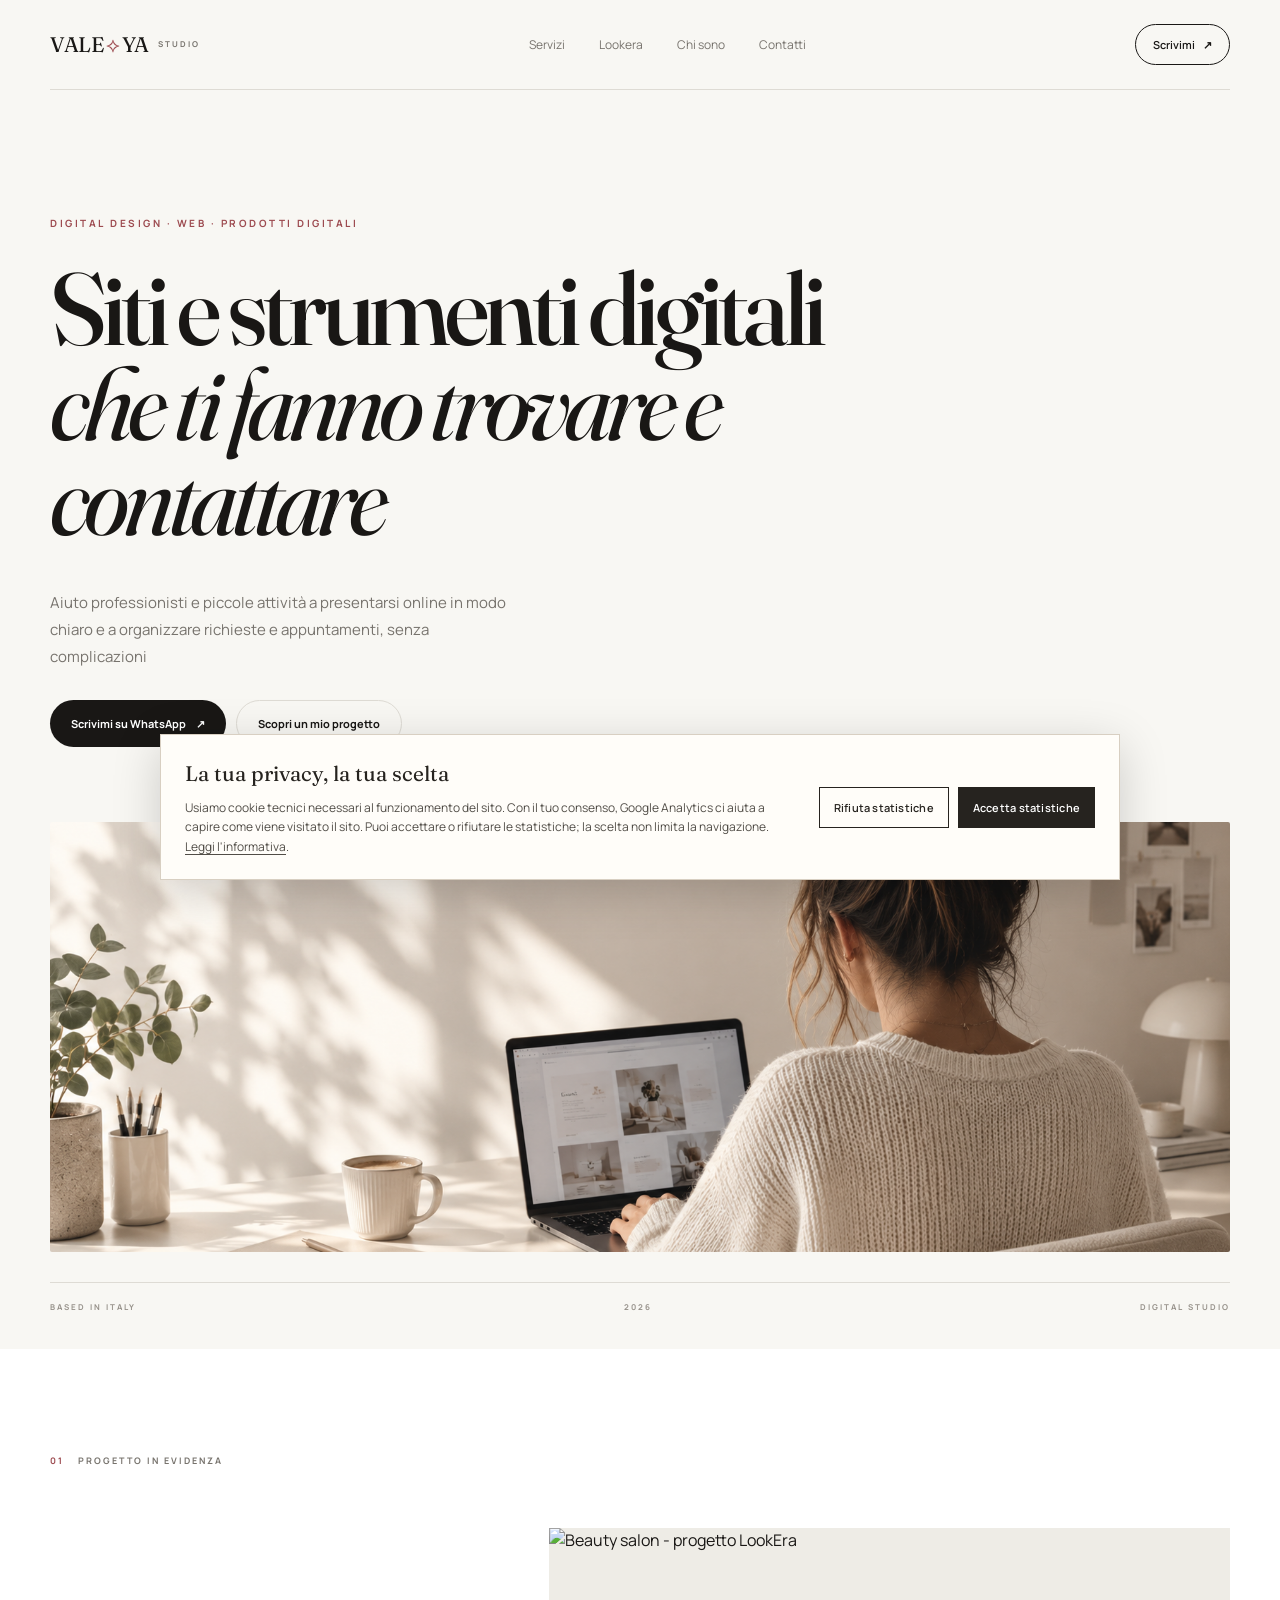
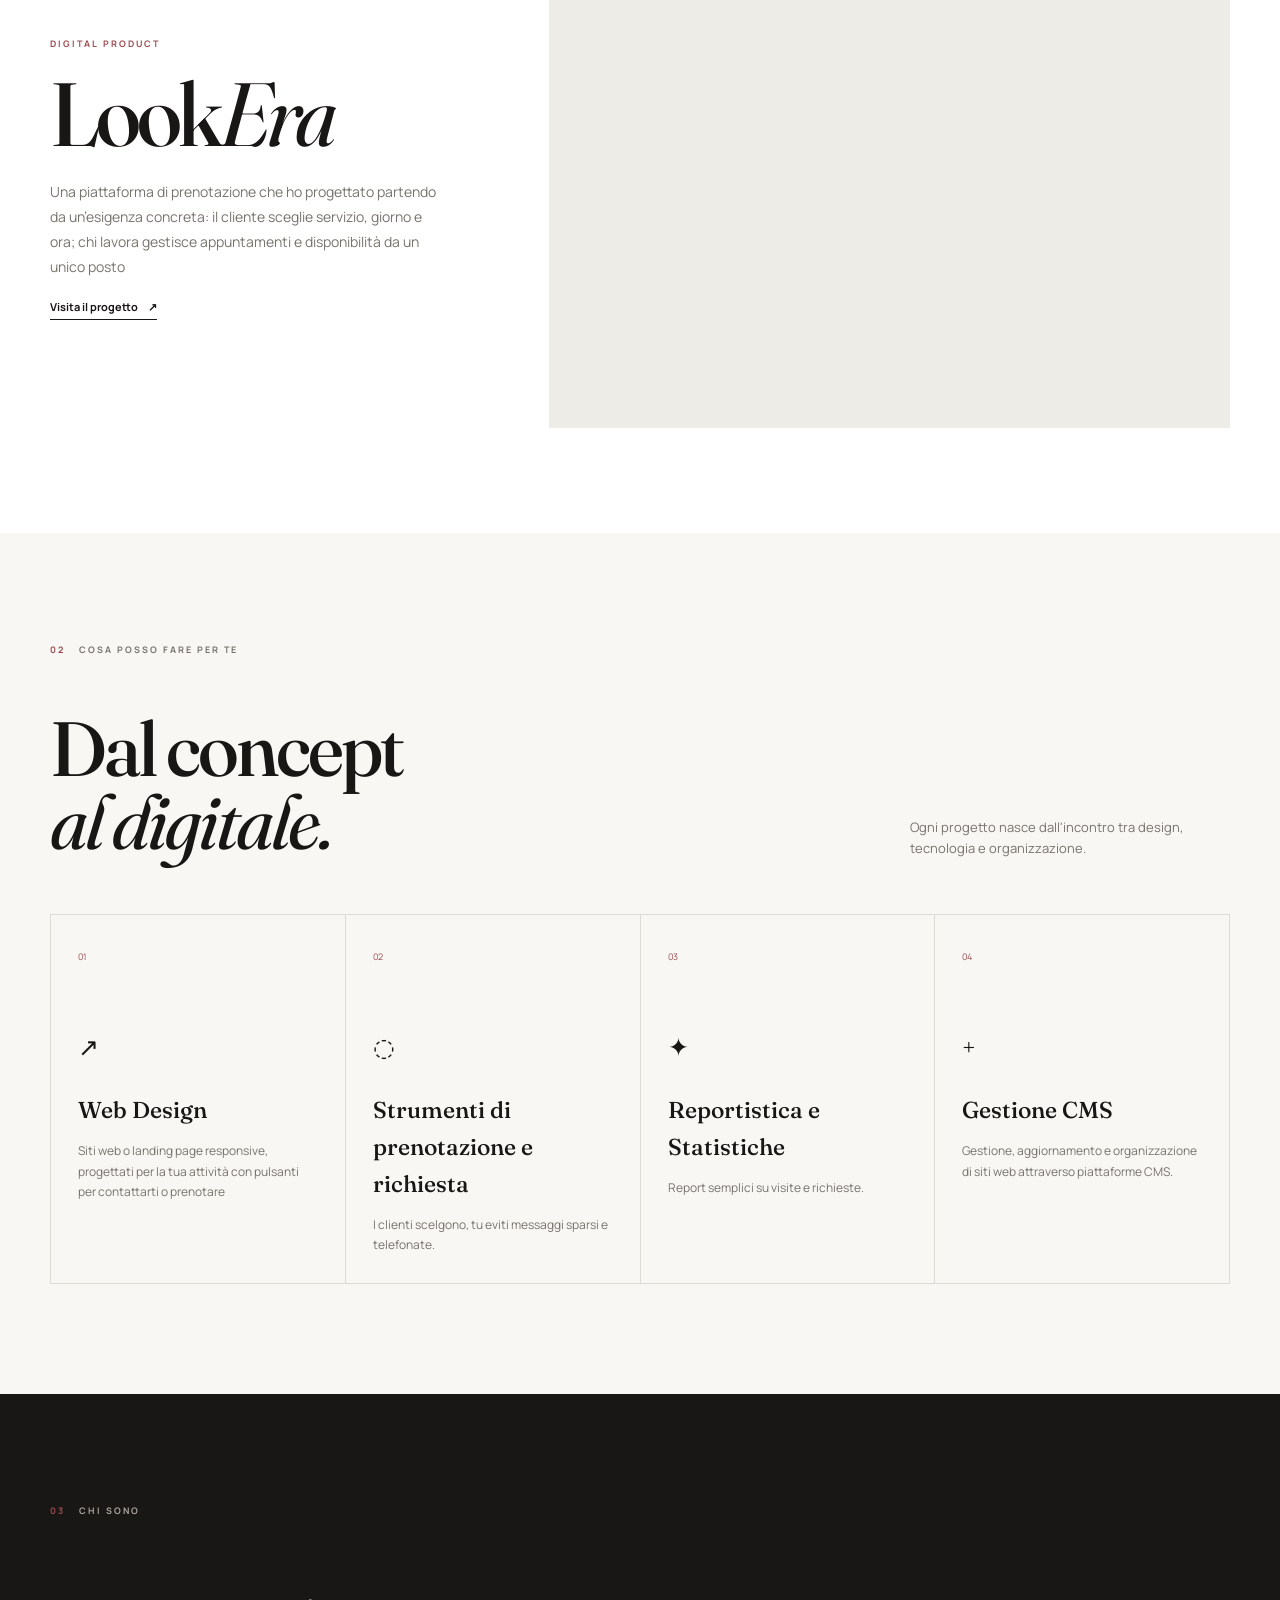
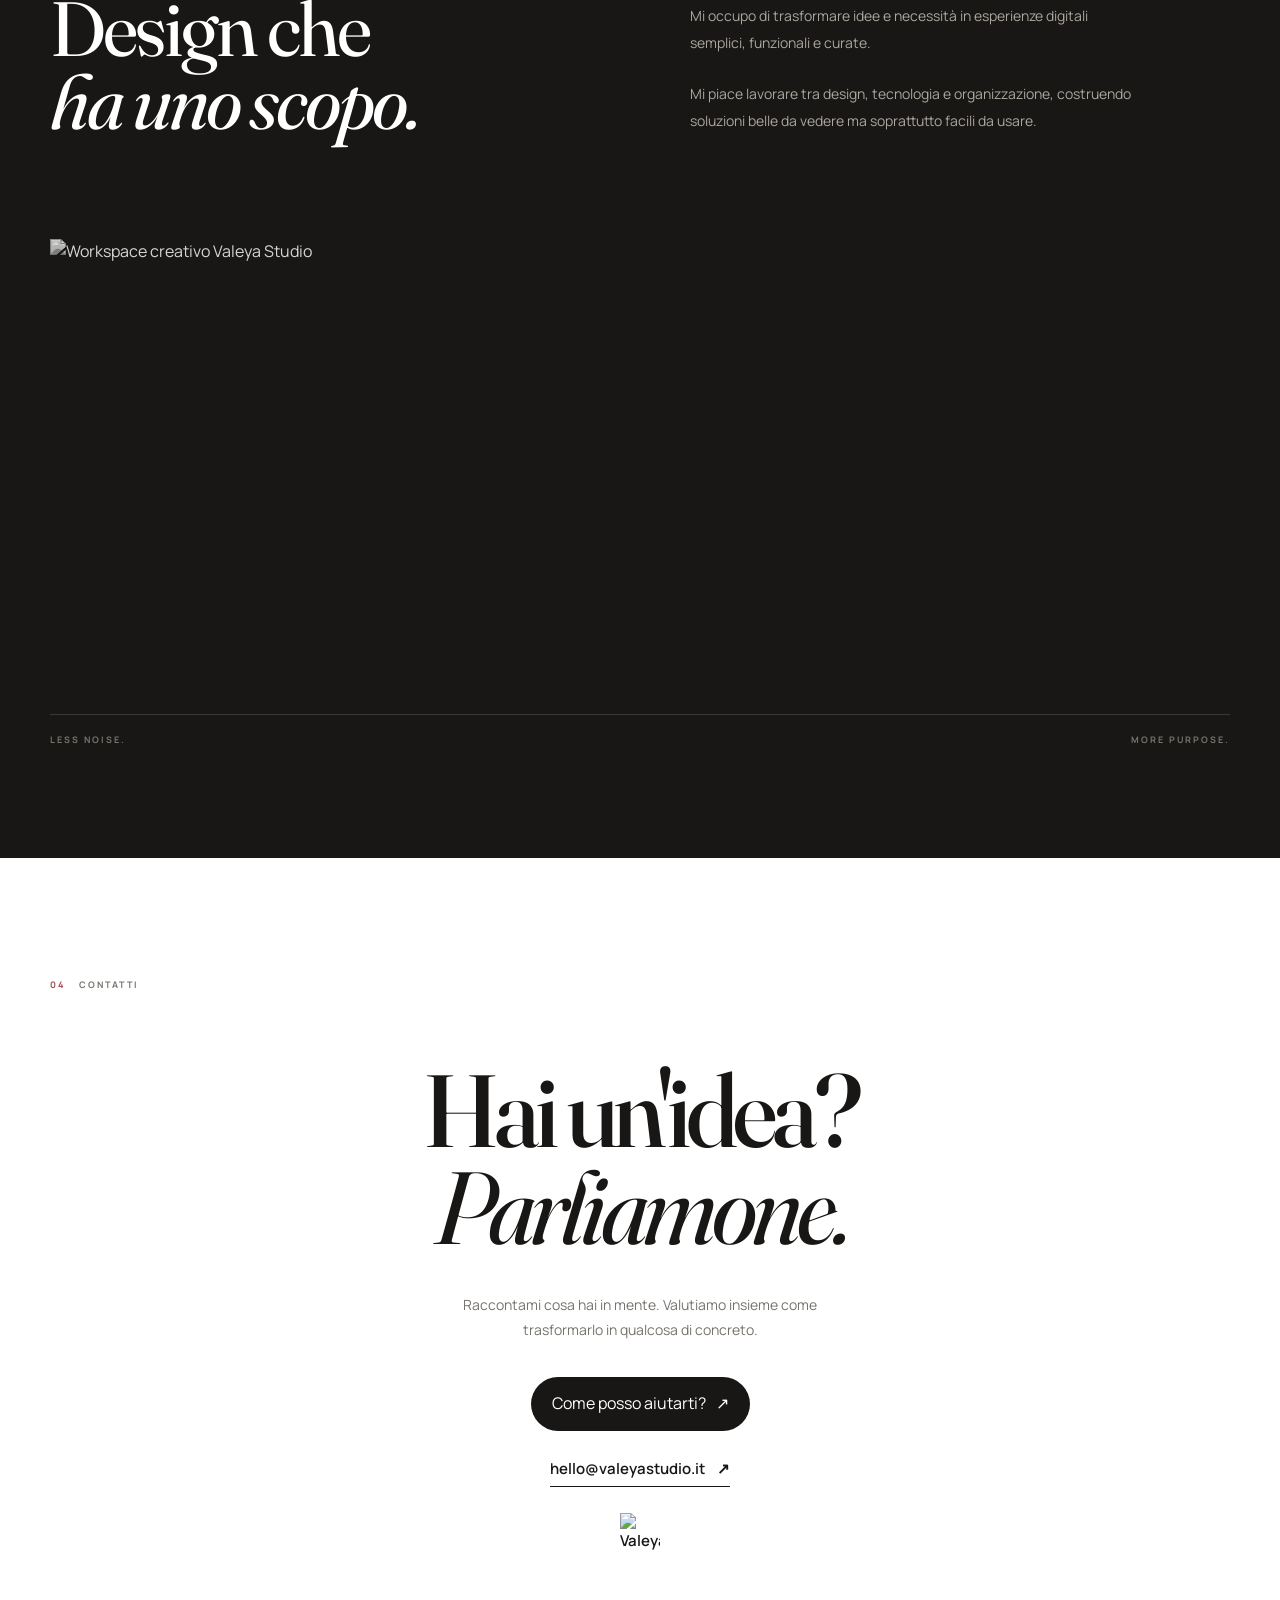
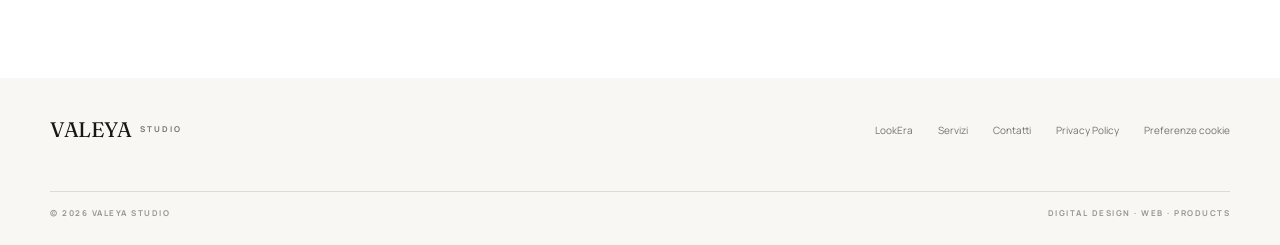
==== index.html @ ccf5f5e2 "Add functional analytics consent banner and gate GA4 behind opt-in" ====
<!DOCTYPE html>

<html lang="it">
<head>
  <script id="usercentrics-ppg" privacy-policy-id="89af7dab-ee4a-49cf-b96f-4f68508d8d7f" data-language="it" src="https://policygenerator.usercentrics.eu/api/privacy-policy"></script>
  <meta charset="UTF-8">
  <meta name="viewport" content="width=device-width, initial-scale=1">
  <link rel="icon" href="data:image/svg+xml,<svg xmlns='http://www.w3.org/2000/svg' viewBox='0 0 120 100'><text x='8' y='73' font-family='Georgia,serif' font-size='68' fill='white'>V</text><text x='68' y='73' font-family='Georgia,serif' font-size='48' fill='%23D8C3A5'>⟡</text></svg>">
  <title>VALEYA Studio · Siti web e strumenti digitali</title>

  <meta name="description" content="Valeya Studio crea siti web, landing page e strumenti di prenotazione per professionisti e piccole attività. Scrivimi per un confronto senza impegno.">
  <link rel="canonical" href="https://valeyastudio.it/">
  <meta name="robots" content="index, follow">
  <link rel="stylesheet" href="style.css">

  <meta property="og:type" content="website">
  <meta property="og:locale" content="it_IT">
  <meta property="og:site_name" content="Valeya Studio">
  <meta property="og:title" content="Siti web e strumenti digitali | Valeya Studio">
  <meta property="og:description" content="Siti web, landing page e strumenti di prenotazione per professionisti e piccole attività.">
  <meta property="og:url" content="https://valeyastudio.it/">
  <meta name="twitter:card" content="summary_large_image">


  <link rel="preconnect" href="https://fonts.googleapis.com">
  <link rel="preconnect" href="https://fonts.gstatic.com" crossorigin>
  <link href="https://fonts.googleapis.com/css2?family=Fraunces:opsz,wght@9..144,400;9..144,500;9..144,600&display=swap" rel="stylesheet">
  <link href="https://fonts.googleapis.com/css2?family=Manrope:wght@400;500;600;700&display=swap" rel="stylesheet">

  <script type="application/ld+json">
  {
    "@context": "https://schema.org",
    "@type": "ProfessionalService",
    "name": "Valeya Studio",
    "url": "https://valeyastudio.it/",
    "email": "hello@valeyastudio.it",
    "description": "Siti web, landing page e strumenti di prenotazione per professionisti e piccole attività.",
    "areaServed": "IT",
    "sameAs": ["https://www.instagram.com/valeyastudio/"]
  }
  </script>

  
  <!-- Google Analytics viene caricato solo dopo il consenso alle statistiche. -->
</head>

<body>

  <!-- NAVIGATION -->

  <header class="navbar">


<a href="#" class="logo">
  VALE<span>⟡</span>YA
  <small>STUDIO</small>
</a>

<nav class="nav-links">
  <a href="#servizi">Servizi</a>
  <a href="#progetto">Lookera</a>
  <a href="/chi-sono.html">Chi sono</a>
  <a href="#contatti">Contatti</a>
</nav>

<a href="#contatti" class="nav-button">
  Scrivimi <span>↗</span>
</a>


  </header>

  <main>


<!-- HERO -->

<section class="hero">

  <div class="hero-eyebrow">
    DIGITAL DESIGN · WEB · PRODOTTI DIGITALI
  </div>

  <h1>
    Siti e strumenti digitali<br>
    <em>che ti fanno trovare e contattare</em>
  </h1>

  <p class="hero-description">
    Aiuto professionisti e piccole attività a presentarsi online in modo chiaro e a organizzare richieste e appuntamenti, senza complicazioni
  </p>

  <div class="hero-actions">

    <a href="https://wa.me/393805941684?text=Ciao!%20Vorrei%20maggiori%20informazioni%20sui%20vostri%20servizi." target="_blank" class="button button-primary">
      Scrivimi su WhatsApp <span>↗</span>
    </a>

    <a href="#progetto" class="button button-outline">
      Scopri un mio progetto
    </a>

  </div>

  <!-- HERO IMAGE -->

  <div class="hero-image">
    <!--<img src="https://images.unsplash.com/photo-1497366754035-f200968a6e72?auto=format&fit=crop&w=1200&q=85" alt="Workspace creativo di Valeya Studio">-->
    <img src="hero.png" alt="Postazione di lavoro di Valeya Studio">
  </div>

  <div class="hero-line"></div>

  <div class="hero-bottom">
    <span>BASED IN ITALY</span>
    <span>2026</span>
    <span>DIGITAL STUDIO</span>
  </div>

</section>


<!-- FEATURED PROJECT -->

<section class="featured" id="progetto">

  <div class="section-label">
    <span>01</span>
    PROGETTO IN EVIDENZA
  </div>

  <div class="featured-content">

    <div class="featured-text">

      <p class="small-label">DIGITAL PRODUCT</p>

      <h2>Look<span>Era</span></h2>

      <p>
        Una piattaforma di prenotazione che ho progettato partendo da un’esigenza concreta: il cliente sceglie servizio, giorno e ora; chi lavora gestisce appuntamenti e disponibilità da un unico posto
      </p>

      <a href="https://lookera.valeyastudio.it/index2" target="_blank" class="text-link">
        Visita il progetto <span>↗</span>
      </a>

    </div>


    <!-- LOOKERA IMAGE -->

    <a href="https://lookera.valeyastudio.it/index2" target="_blank" class="project-image">

      <img src="https://images.unsplash.com/photo-1560066984-138dadb4c035?auto=format&fit=crop&w=1200&q=85" alt="Beauty salon - progetto LookEra">

      <div class="image-overlay">
        VISITA LOOKERA <span>↗</span>
      </div>

    </a>

  </div>

</section>


<!-- SERVICES -->

<section class="services" id="servizi">

  <div class="section-label">
    <span>02</span>
    COSA POSSO FARE PER TE
  </div>

  <div class="services-heading">

    <h2>
      Dal concept<br>
      <em>al digitale.</em>
    </h2>

    <p>
      Ogni progetto nasce dall'incontro tra design,
      tecnologia e organizzazione.
    </p>

  </div>


  <div class="services-grid">

    <article class="service-card">

      <span class="service-number">01</span>

      <div class="service-icon">↗</div>

      <h3>Web Design</h3>
      <p>
        Siti web o landing page responsive, progettati per la tua attività con pulsanti per contattarti o prenotare
      </p>

    </article>


    <article class="service-card">

      <span class="service-number">02</span>

      <div class="service-icon">◌</div>

      <h3>Strumenti di prenotazione e richiesta</h3>

      <p>
        I clienti scelgono, tu eviti messaggi sparsi e telefonate.
      </p>

    </article>


    <article class="service-card">

      <span class="service-number">03</span>

      <div class="service-icon">✦</div>

      <h3>Reportistica e Statistiche</h3>

      <p>
        Report semplici su visite e richieste.
      </p>

    </article>


    <article class="service-card">

      <span class="service-number">04</span>

      <div class="service-icon">+</div>

      <h3>Gestione CMS</h3>

      <p>
        Gestione, aggiornamento e organizzazione di siti web attraverso piattaforme CMS.
      </p>

    </article>

  </div>

</section>


<!-- STUDIO -->

<section class="studio" id="studio">

  <div class="section-label">
    <span>03</span>
  CHI SONO
  </div>

  <div class="studio-content">

    <div class="studio-title">

      <h2>
        Design che<br>
        <em>ha uno scopo.</em>
      </h2>

    </div>

    <div class="studio-text">

      <p>
        Mi occupo di trasformare idee e necessità
        in esperienze digitali semplici, funzionali
        e curate.
      </p>

      <p>
        Mi piace lavorare tra design, tecnologia
        e organizzazione, costruendo soluzioni
        belle da vedere ma soprattutto facili da usare.
      </p>

    </div>

  </div>


  <!-- STUDIO IMAGE -->

  <div class="studio-image">
    <img
      src="https://images.unsplash.com/photo-1497215728101-856f4ea42174?auto=format&fit=crop&w=1200&q=85"
      alt="Workspace creativo Valeya Studio"
    >
  </div>


  <div class="studio-statement">
    <span>LESS NOISE.</span>
    <span>MORE PURPOSE.</span>
  </div>

</section>


<!-- CONTACT -->

<section class="contact" id="contatti">

  <div class="section-label">
    <span>04</span>
    CONTATTI
  </div>

  <div class="contact-content">

    <h2>
      Hai un'idea?
      <em>Parliamone.</em>
    </h2>

    <p>
      Raccontami cosa hai in mente.
      Valutiamo insieme come trasformarlo
      in qualcosa di concreto.
    </p>
<button type="button" class="button button-primary" id="openContactForm">
      Come posso aiutarti? <span>↗</span>
    </button>
    <br><br>
    <a
      href="mailto:hello@valeyastudio.it"
      class="contact-email"
    >
      hello@valeyastudio.it
      <span>↗</span>
    </a>
    <br><br>
    <a href="https://www.instagram.com/valeyastudio/" class="contact-email" style="border-bottom:none">
      <span><img width="40" height="40" src="https://img.icons8.com/ios/50/instagram-new--v1.png" alt="Valeya Studio - Instagram"></span>
    </a>

  </div>

</section>


  </main>

  <!-- FOOTER -->

  <footer>


<div class="footer-top">

  <a href="#" class="logo">
    VALEYA
    <small>STUDIO</small>
  </a>

  <div class="footer-links">

    <a
      href="https://lookera.valeyastudio.it/index2"
      target="_blank"
    >
      LookEra
    </a>

    <a href="#servizi">
      Servizi
    </a>

    <a href="#contatti">
      Contatti
    </a>

    <a href="/privacy.html">
      Privacy Policy
    </a>

    <a href="#cookie-preferences">
      Preferenze cookie
    </a>

  </div>

</div>

<div class="footer-bottom">

  <span>© 2026 VALEYA STUDIO</span>

  <span>DIGITAL DESIGN · WEB · PRODUCTS</span>

</div>


  </footer>

  <!-- CONTACT FORM MODAL -->
  <div class="contact-modal" id="contactModal" aria-hidden="true">
    <div class="contact-modal-backdrop" data-close-contact></div>
    <section class="contact-modal-panel" role="dialog" aria-modal="true" aria-labelledby="contactModalTitle">
      <button type="button" class="contact-modal-close" aria-label="Chiudi" data-close-contact>&times;</button>
      <p class="small-label">PARLIAMONE</p>
      <h2 id="contactModalTitle">Come posso aiutarti?</h2>
      <p class="contact-modal-intro">Raccontami cosa ti serve: ti ricontatterò per capire insieme la soluzione più adatta.</p>
      <form id="contactForm" action="https://valeya-contact-api.vercel.app/api/contact" method="POST">
        <input type="text" name="_honey" tabindex="-1" autocomplete="off" style="display:none" aria-hidden="true">
        <label for="contactName">Nome *</label>
        <input id="contactName" name="nome" autocomplete="name" required>
        <label for="businessName">Nome della tua attività <span>(facoltativo)</span></label>
        <input id="businessName" name="attivita" autocomplete="organization">
        <label for="contactEmail">La tua email *</label>
        <input id="contactEmail" name="email" type="email" autocomplete="email" placeholder="nome@esempio.it" required>
        <label for="contactWhatsapp">WhatsApp <span>(facoltativo)</span></label>
        <input id="contactWhatsapp" name="whatsapp" type="tel" autocomplete="tel" placeholder="Il tuo numero, se preferisci">
        <label for="contactNeed">Di cosa hai bisogno? *</label>
        <select id="contactNeed" name="richiesta" required>
          <option value="">Scegli un'opzione</option>
          <option>Sito web o landing page</option>
          <option>Prenotazioni o richieste online</option>
          <option>Migliorare o sistemare il mio sito</option>
          <option>Altro / devo ancora capire</option>
        </select>
        <label for="contactMessage">Raccontami qualcosa in più <span>(facoltativo)</span></label>
        <textarea id="contactMessage" name="messaggio" rows="3" placeholder="Descrivi brevemente la tua esigenza..."></textarea>
        <label class="privacy-consent" for="privacyConsent">
          <input id="privacyConsent" name="privacy" type="checkbox" required>
          <span>Ho letto l' <a href="privacy.html" target="_blank" rel="noopener">informativa sulla privacy</a>. *</span>
        </label>
        
        <button class="button button-primary contact-submit" type="submit">Invia la richiesta <span>↗</span></button>
        <p class="contact-form-note">Riceverai una conferma via email con il riepilogo della richiesta.</p>
        <p id="contactFormStatus" class="contact-form-note" role="status" aria-live="polite"></p>
      </form>
    </section>
  </div>

  <script>
    (function () {
      const modal = document.getElementById('contactModal');
      const openButton = document.getElementById('openContactForm');
      const form = document.getElementById('contactForm');
      const closeButtons = modal.querySelectorAll('[data-close-contact]');
      function openModal() {
        modal.classList.add('is-open');
        modal.setAttribute('aria-hidden', 'false');
        document.body.classList.add('modal-open');
        document.getElementById('contactName').focus();
      }
      function closeModal() {
        modal.classList.remove('is-open');
        modal.setAttribute('aria-hidden', 'true');
        document.body.classList.remove('modal-open');
        openButton.focus();
      }
      openButton.addEventListener('click', openModal);
      if (new URLSearchParams(window.location.search).get('openContactForm') === '1') openModal();
      closeButtons.forEach(function (button) { button.addEventListener('click', closeModal); });
      document.addEventListener('keydown', function (event) {
        if (event.key === 'Escape' && modal.classList.contains('is-open')) closeModal();
      });

      form.addEventListener('submit', async function (event) {
        event.preventDefault();
        const submitButton = form.querySelector('button[type="submit"]');
        const status = document.getElementById('contactFormStatus');
        const originalButtonText = submitButton.innerHTML;
        submitButton.disabled = true;
        submitButton.textContent = 'Invio in corso…';
        status.textContent = '';
        status.classList.remove('is-error', 'is-success');
        try {
          const response = await fetch('https://valeya-contact-api.vercel.app/api/contact', {
            method: 'POST',
            headers: { 'Content-Type': 'application/json', 'Accept': 'application/json' },
            body: JSON.stringify(Object.fromEntries(new FormData(form).entries()))
          });
          const responseText = await response.text();
          let result;
          try {
            result = JSON.parse(responseText);
          } catch {
            if (responseText.trim().startsWith('<')) {
              throw new Error('Il servizio di invio non è raggiungibile (risposta HTML invece di JSON). Verifica che l’endpoint /api/contact sia stato pubblicato su Vercel e riprova.');
            }
            throw new Error('Risposta del server non valida. Riprova tra poco.');
          }
          if (!response.ok || !result.ok) throw new Error(result.message || 'Invio non riuscito.');
          form.innerHTML = '<div class="contact-success" role="status"><p class="small-label">RICHIESTA INVIATA</p><h3>Grazie, la tua richiesta è stata ricevuta!</h3><p>Ti risponderemo appena possibile. Ti abbiamo inviato una email con il riepilogo dei dati inseriti.</p><button type="button" class="button button-primary" id="closeContactSuccess">Chiudi</button></div>';
          document.getElementById('closeContactSuccess').addEventListener('click', closeModal);
        } catch (error) {
          status.textContent = error.message || 'Non siamo riusciti a inviare la richiesta. Riprova tra poco.';
          status.classList.add('is-error');
          submitButton.disabled = false;
          submitButton.innerHTML = originalButtonText;
        }
      });

    })();
  </script>


  <!-- Cookie consent: GA4 remains disabled until the visitor accepts statistics. -->
  <aside id="cookieConsent" class="cookie-consent" role="dialog" aria-live="polite" aria-labelledby="cookieConsentTitle" hidden>
    <div class="cookie-consent-copy">
      <p id="cookieConsentTitle">La tua privacy, la tua scelta</p>
      <p>Usiamo cookie tecnici necessari al funzionamento del sito. Con il tuo consenso, Google Analytics ci aiuta a capire come viene visitato il sito. Puoi accettare o rifiutare le statistiche; la scelta non limita la navigazione. <a href="/privacy.html">Leggi l'informativa</a>.</p>
    </div>
    <div class="cookie-consent-actions">
      <button type="button" id="cookieReject" class="cookie-button cookie-button-secondary">Rifiuta statistiche</button>
      <button type="button" id="cookieAccept" class="cookie-button cookie-button-primary">Accetta statistiche</button>
    </div>
  </aside>
  <style>
    .cookie-consent{position:fixed;z-index:9999;left:20px;right:20px;bottom:20px;max-width:960px;margin:0 auto;padding:22px 24px;background:#fffdf9;color:#26231f;border:1px solid #d8cfc2;box-shadow:0 12px 45px rgba(0,0,0,.18);display:flex;align-items:center;justify-content:space-between;gap:24px;font-family:Manrope,Arial,sans-serif}
    .cookie-consent[hidden]{display:none}
    .cookie-consent-copy{max-width:620px}
    .cookie-consent-copy p:first-child{font-family:Fraunces,Georgia,serif;font-size:21px;margin:0 0 7px}
    .cookie-consent-copy p:nth-child(2){font-size:12px;line-height:1.65;margin:0;color:#514d47}
    .cookie-consent-copy a{color:inherit;text-decoration:underline;text-underline-offset:3px}
    .cookie-consent-actions{display:flex;gap:9px;flex-wrap:wrap;flex-shrink:0}
    .cookie-button{font:600 11px Manrope,Arial,sans-serif;letter-spacing:.02em;padding:12px 14px;border:1px solid #26231f;cursor:pointer}
    .cookie-button-primary{background:#26231f;color:#fff}
    .cookie-button-secondary{background:transparent;color:#26231f}
    .cookie-button:focus-visible{outline:3px solid #b79b75;outline-offset:3px}
    @media(max-width:680px){.cookie-consent{left:10px;right:10px;bottom:10px;padding:18px;display:block}.cookie-consent-actions{margin-top:14px}.cookie-button{flex:1}.cookie-consent-copy p:first-child{font-size:19px}}
  </style>
  <script>
    (function () {
      const consentKey = 'valeya_analytics_consent_v1';
      const banner = document.getElementById('cookieConsent');
      function loadAnalytics() {
        if (window.__valeyaAnalyticsLoaded) return;
        window.__valeyaAnalyticsLoaded = true;
        window.dataLayer = window.dataLayer || [];
        window.gtag = function(){ window.dataLayer.push(arguments); };
        window.gtag('js', new Date());
        window.gtag('config', 'G-QCB1XJG07E');
        const script = document.createElement('script');
        script.async = true;
        script.src = 'https://www.googletagmanager.com/gtag/js?id=G-QCB1XJG07E';
        document.head.appendChild(script);
      }
      function saveChoice(choice) {
        try { localStorage.setItem(consentKey, choice); } catch (e) {}
        banner.hidden = true;
        if (choice === 'accepted') loadAnalytics();
      }
      let savedChoice = null;
      try { savedChoice = localStorage.getItem(consentKey); } catch (e) {}
      if (savedChoice === 'accepted') {
        loadAnalytics();
      } else if (savedChoice !== 'rejected') {
        banner.hidden = false;
      }
      document.getElementById('cookieAccept').addEventListener('click', function () { saveChoice('accepted'); });
      document.getElementById('cookieReject').addEventListener('click', function () { saveChoice('rejected'); });
      document.querySelectorAll('a[href="#cookie-preferences"]').forEach(function (link) {
        link.addEventListener('click', function (event) {
          event.preventDefault();
          banner.hidden = false;
          document.getElementById('cookieAccept').focus();
        });
      });
    })();
  </script>

</body>
</html>
---- style.css ----
/* =========================================
   VALEYA STUDIO
   ========================================= */

* {
  box-sizing: border-box;
  margin: 0;
  padding: 0;
}

:root {
  --cream: #f8f7f3;
  --white: #ffffff;
  --black: #191715;
  --gray: #77736d;
  --line: #dedbd4;
  --soft: #eeece6;
  --accent: #9d4b50;

  --serif: "Fraunces", Georgia, serif;
  --sans: "Manrope", Arial, sans-serif;
}

html {
  scroll-behavior: smooth;
}

body {
  background: var(--cream);
  color: var(--black);
  font-family: var(--sans);
  line-height: 1.6;
}

a {
  color: inherit;
  text-decoration: none;
}

img {
  max-width: 100%;
  display: block;
}


/* =========================================
   NAVBAR
   ========================================= */

.navbar {
  width: min(1180px, calc(100% - 60px));
  margin: 0 auto;
  height: 90px;

  display: flex;
  align-items: center;
  justify-content: space-between;

  border-bottom: 1px solid var(--line);
}

.logo {
  display: flex;
  align-items: center;
  gap: 2px;

  font-family: var(--serif);
  font-size: 21px;
  letter-spacing: -0.5px;
}

.logo span {
  color: var(--accent);
}

.logo small {
  margin-left: 7px;

  font-family: var(--sans);
  font-size: 8px;
  font-weight: 700;
  letter-spacing: 2px;
  color: var(--gray);
}

.nav-links {
  display: flex;
  gap: 34px;
}

.nav-links a {
  font-size: 12px;
  color: var(--gray);
  transition: color 0.25s ease;
}

.nav-links a:hover {
  color: var(--black);
}

.nav-button {
  padding: 11px 17px;

  border: 1px solid var(--black);
  border-radius: 100px;

  font-size: 11px;
  font-weight: 600;

  transition: all 0.25s ease;
}

.nav-button span {
  margin-left: 6px;
}

.nav-button:hover {
  background: var(--black);
  color: white;
}


/* =========================================
   GENERAL
   ========================================= */

.section-label {
  display: flex;
  align-items: center;
  gap: 14px;

  font-size: 9px;
  font-weight: 700;
  letter-spacing: 2px;
  color: var(--gray);
}

.section-label span {
  color: var(--accent);
}


/* =========================================
   HERO
   ========================================= */

.hero {
  width: min(1180px, calc(100% - 60px));
  margin: 0 auto;

  padding: 125px 0 35px;
}

.hero-eyebrow {
  margin-bottom: 30px;

  font-size: 10px;
  font-weight: 700;
  letter-spacing: 2.5px;
  color: var(--accent);
}

.hero h1 {
  max-width: 900px;

  font-family: var(--serif);
  font-size: clamp(58px, 8vw, 112px);
  font-weight: 500;
  line-height: 0.93;
  letter-spacing: -5px;
}

.hero h1 em,
.services-heading em,
.studio-title em,
.contact h2 em {
  font-style: italic;
  font-weight: 400;
}

.hero-description {
  max-width: 470px;
  margin: 42px 0 30px;

  font-size: 15px;
  line-height: 1.8;
  color: var(--gray);
}

.hero-actions {
  display: flex;
  gap: 10px;
}

.button {
  display: inline-flex;
  align-items: center;
  gap: 10px;

  padding: 14px 21px;

  border-radius: 100px;

  font-size: 11px;
  font-weight: 700;

  transition: all 0.25s ease;
}

.button-primary {
  background: var(--black);
  color: white;
}

.button-primary:hover {
  background: var(--accent);
  transform: translateY(-2px);
}

.button-outline {
  border: 1px solid var(--line);
}

.button-outline:hover {
  border-color: var(--black);
  transform: translateY(-2px);
}


/* =========================================
   HERO IMAGE
   ========================================= */

.hero-image {
  width: 100%;
  height: 430px;

  margin-top: 75px;

  overflow: hidden;
  border-radius: 2px;

  background: var(--soft);
}

.hero-image img {
  width: 100%;
  height: 100%;

  object-fit: cover;

  transition: transform 0.7s ease;
}

.hero-image:hover img {
  transform: scale(1.025);
}

.hero-line {
  height: 1px;
  margin-top: 30px;

  background: var(--line);
}

.hero-bottom {
  display: flex;
  justify-content: space-between;

  padding-top: 18px;

  font-size: 8px;
  font-weight: 700;
  letter-spacing: 2px;
  color: #96918a;
}


/* =========================================
   FEATURED PROJECT
   ========================================= */

.featured {
  padding: 105px max(30px, calc((100vw - 1180px) / 2));

  background: var(--white);
}

.featured-content {
  display: grid;
  grid-template-columns: 0.75fr 1.25fr;
  gap: 90px;
  align-items: center;

  margin-top: 60px;
}

.small-label {
  margin-bottom: 18px;

  font-size: 9px;
  font-weight: 700;
  letter-spacing: 2px;
  color: var(--accent);
}

.featured h2 {
  margin-bottom: 20px;

  font-family: var(--serif);
  font-size: clamp(55px, 7vw, 90px);
  font-weight: 500;
  line-height: 1;
  letter-spacing: -4px;
}

.featured h2 span {
  font-style: italic;
  font-weight: 400;
}

.featured-text > p:not(.small-label) {
  max-width: 390px;

  font-size: 14px;
  line-height: 1.8;
  color: var(--gray);
}

.text-link {
  display: inline-flex;
  gap: 10px;

  margin-top: 18px;

  font-size: 11px;
  font-weight: 700;

  border-bottom: 1px solid var(--black);
  padding-bottom: 4px;

  transition: gap 0.25s ease;
}

.text-link:hover {
  gap: 15px;
}


/* =========================================
   PROJECT IMAGE
   ========================================= */

.project-image {
  position: relative;

  display: block;

  height: 500px;

  overflow: hidden;

  background: var(--soft);
}

.project-image img {
  width: 100%;
  height: 100%;

  object-fit: cover;

  transition:
    transform 0.7s ease,
    filter 0.5s ease;
}

.project-image:hover img {
  transform: scale(1.04);
  filter: brightness(0.75);
}

.image-overlay {
  position: absolute;

  left: 25px;
  bottom: 25px;

  padding: 12px 17px;

  background: rgba(255, 255, 255, 0.94);

  font-size: 9px;
  font-weight: 700;
  letter-spacing: 1px;

  opacity: 0;

  transform: translateY(10px);

  transition: all 0.3s ease;
}

.project-image:hover .image-overlay {
  opacity: 1;
  transform: translateY(0);
}

.image-overlay span {
  margin-left: 8px;
}


/* =========================================
   SERVICES
   ========================================= */

.services {
  width: min(1180px, calc(100% - 60px));
  margin: 0 auto;

  padding: 110px 0;
}

.services-heading {
  display: flex;
  justify-content: space-between;
  align-items: end;

  margin: 55px 0;
}

.services-heading h2 {
  font-family: var(--serif);
  font-size: clamp(48px, 6vw, 78px);
  font-weight: 500;
  line-height: 0.95;
  letter-spacing: -3px;
}

.services-heading p {
  max-width: 320px;

  font-size: 13px;
  color: var(--gray);
}

.services-grid {
  display: grid;
  grid-template-columns: repeat(4, 1fr);

  border-top: 1px solid var(--line);
  border-left: 1px solid var(--line);
}

.service-card {
  min-height: 330px;

  padding: 27px;

  border-right: 1px solid var(--line);
  border-bottom: 1px solid var(--line);

  transition:
    background 0.3s ease,
    transform 0.3s ease;
}

.service-card:hover {
  background: var(--white);
  transform: translateY(-4px);
}

.service-number {
  font-size: 9px;
  color: var(--accent);
}

.service-icon {
  margin: 60px 0 25px;

  font-size: 25px;
  font-family: var(--serif);
}

.service-card h3 {
  margin-bottom: 12px;

  font-family: var(--serif);
  font-size: 23px;
  font-weight: 500;
}

.service-card p {
  font-size: 12px;
  line-height: 1.7;
  color: var(--gray);
}


/* =========================================
   STUDIO
   ========================================= */

.studio {
  padding: 110px max(30px, calc((100vw - 1180px) / 2));

  background: var(--black);
  color: white;
}

.studio .section-label {
  color: #aaa69e;
}

.studio-content {
  display: grid;
  grid-template-columns: 1fr 1fr;
  gap: 100px;

  margin-top: 75px;
}

.studio-title h2 {
  font-family: var(--serif);
  font-size: clamp(50px, 6vw, 82px);
  font-weight: 400;
  line-height: 0.95;
  letter-spacing: -3px;
}

.studio-text {
  max-width: 450px;

  padding-top: 10px;
}

.studio-text p {
  margin-bottom: 25px;

  font-size: 14px;
  line-height: 1.9;
  color: #aaa69e;
}


/* =========================================
   STUDIO IMAGE
   ========================================= */

.studio-image {
  width: 100%;
  height: 430px;

  margin-top: 80px;

  overflow: hidden;
}

.studio-image img {
  width: 100%;
  height: 100%;

  object-fit: cover;

  filter: grayscale(100%);

  opacity: 0.82;

  transition:
    transform 0.7s ease,
    opacity 0.4s ease;
}

.studio-image:hover img {
  transform: scale(1.025);
  opacity: 1;
}

.studio-statement {
  display: flex;
  justify-content: space-between;

  margin-top: 45px;
  padding-top: 18px;

  border-top: 1px solid #3a3834;

  font-size: 9px;
  font-weight: 700;
  letter-spacing: 2px;
  color: #77736d;
}


/* =========================================
   CONTACT
   ========================================= */

.contact {
  padding: 120px max(30px, calc((100vw - 1180px) / 2));

  background: var(--white);
}

.contact-content {
  max-width: 850px;

  margin: 70px auto 0;

  text-align: center;
}

.contact h2 {
  font-family: var(--serif);
  font-size: clamp(55px, 8vw, 105px);
  font-weight: 500;
  line-height: 0.95;
  letter-spacing: -5px;
}

.contact-content > p {
  max-width: 430px;
  margin: 35px auto;

  font-size: 14px;
  line-height: 1.8;
  color: var(--gray);
}

.contact-email {
  display: inline-flex;
  gap: 12px;

  font-size: 15px;
  font-weight: 600;

  border-bottom: 1px solid var(--black);
  padding-bottom: 5px;

  transition:
    color 0.25s ease,
    gap 0.25s ease;
}

.contact-email:hover {
  color: var(--accent);
  gap: 17px;
}


/* =========================================
   FOOTER
   ========================================= */

footer {
  width: min(1180px, calc(100% - 60px));
  margin: 0 auto;

  padding: 35px 0 25px;
}

.footer-top {
  display: flex;
  justify-content: space-between;
  align-items: center;
}

.footer-links {
  display: flex;
  gap: 25px;
}

.footer-links a {
  font-size: 10px;
  color: var(--gray);

  transition: color 0.25s ease;
}

.footer-links a:hover {
  color: var(--black);
}

.footer-bottom {
  display: flex;
  justify-content: space-between;

  margin-top: 45px;
  padding-top: 15px;

  border-top: 1px solid var(--line);

  font-size: 8px;
  font-weight: 700;
  letter-spacing: 1.5px;
  color: #99958e;
}


/* =========================================
   TABLET
   ========================================= */

@media (max-width: 900px) {

  .featured-content {
    gap: 45px;
  }

  .services-grid {
    grid-template-columns: repeat(2, 1fr);
  }

  .studio-content {
    gap: 50px;
  }

}


/* =========================================
   MOBILE
   ========================================= */

@media (max-width: 800px) {

  .navbar {
    width: calc(100% - 35px);
    height: 75px;
  }

  .nav-links {
    display: none;
  }

  .nav-button {
    padding: 9px 13px;
  }

  .hero,
  .services {
    width: calc(100% - 35px);
  }

  .hero {
    padding-top: 80px;
  }

  .hero h1 {
    font-size: clamp(52px, 15vw, 75px);
    letter-spacing: -3px;
  }

  .hero-description {
    font-size: 13px;
  }

  .hero-actions {
    flex-wrap: wrap;
  }

  .hero-image {
    height: 300px;
    margin-top: 55px;
  }

  .hero-line {
    margin-top: 25px;
  }

  .hero-bottom span:nth-child(2) {
    display: none;
  }


  /* FEATURED */

  .featured {
    padding: 80px 17px;
  }

  .featured-content {
    grid-template-columns: 1fr;
    gap: 55px;
  }

  .featured h2 {
    font-size: 65px;
  }

  .project-image {
    height: 350px;
  }


  /* SERVICES */

  .services {
    padding: 80px 0;
  }

  .services-heading {
    display: block;

    margin: 45px 0;
  }

  .services-heading p {
    margin-top: 25px;
  }

  .service-card {
    min-height: 280px;
    padding: 20px;
  }

  .service-icon {
    margin-top: 45px;
  }


  /* STUDIO */

  .studio {
    padding: 80px 17px;
  }

  .studio-content {
    grid-template-columns: 1fr;

    gap: 40px;

    margin-top: 55px;
  }

  .studio-image {
    height: 300px;
    margin-top: 55px;
  }

  .studio-statement {
    margin-top: 35px;
  }


  /* CONTACT */

  .contact {
    padding: 90px 17px;
  }

  .contact h2 {
    font-size: clamp(52px, 15vw, 80px);
    letter-spacing: -3px;
  }


  /* FOOTER */

  footer {
    width: calc(100% - 35px);
  }

  .footer-top,
  .footer-bottom {
    display: block;
  }

  .footer-links {
    margin-top: 25px;
  }

  .footer-bottom span {
    display: block;
    margin-top: 8px;
  }

}


/* =========================================
   SMALL MOBILE
   ========================================= */

@media (max-width: 480px) {

  .logo {
    font-size: 18px;
  }

  .logo small {
    font-size: 7px;
  }

  .nav-button {
    font-size: 9px;
  }

  .hero {
    padding-top: 65px;
  }

  .hero h1 {
    font-size: 52px;
  }

  .hero-image {
    height: 240px;
  }

  .hero-bottom {
    font-size: 7px;
  }

  .services-grid {
    grid-template-columns: 1fr;
  }

  .service-card {
    min-height: 250px;
  }

  .service-icon {
    margin-top: 35px;
  }

  .studio-statement {
    display: block;
  }

  .studio-statement span {
    display: block;
    margin-bottom: 8px;
  }

  .project-image {
    height: 280px;
  }

}


/* CONTACT FORM MODAL */
.contact-content button.button {
  border: 0;
  cursor: pointer;
  font: inherit;
}
.contact-modal {
  position: fixed;
  inset: 0;
  z-index: 1000;
  display: none;
  align-items: center;
  justify-content: center;
  padding: 22px;
}
.contact-modal.is-open { display: flex; }
.contact-modal-backdrop {
  position: absolute;
  inset: 0;
  background: rgba(20, 19, 17, 0.68);
  backdrop-filter: blur(4px);
}
.contact-modal-panel {
  position: relative;
  z-index: 1;
  width: min(100%, 560px);
  max-height: min(90vh, 850px);
  overflow-y: auto;
  padding: clamp(24px, 5vw, 42px);
  background: var(--white);
  color: var(--black);
  text-align: left;
  box-shadow: 0 24px 80px rgba(0,0,0,.2);
}
.contact-modal-close {
  position: absolute;
  top: 12px;
  right: 17px;
  border: 0;
  background: transparent;
  font-size: 30px;
  cursor: pointer;
  color: var(--black);
}
.contact-modal-panel h2 {
  margin: 0;
  font-family: var(--serif);
  font-size: clamp(36px, 6vw, 54px);
  font-weight: 500;
  line-height: 1.05;
  letter-spacing: -1.5px;
}
.contact-modal-intro {
  margin: 14px 0 25px;
  color: var(--gray);
  font-size: 13px;
  line-height: 1.7;
}
#contactForm { display: grid; gap: 9px; }
#contactForm > label:not(.privacy-consent) {
  margin-top: 8px;
  font-size: 11px;
  font-weight: 700;
}
#contactForm label span { color: var(--gray); font-weight: 400; }
#contactForm input:not([type="checkbox"]),
#contactForm select,
#contactForm textarea {
  width: 100%;
  min-height: 44px;
  padding: 12px 13px;
  border: 1px solid var(--line);
  border-radius: 0;
  background: #fff;
  color: var(--black);
  font: inherit;
  font-size: 13px;
}
#contactForm textarea { resize: vertical; }
#contactForm input:focus,
#contactForm select:focus,
#contactForm textarea:focus {
  outline: 2px solid var(--accent);
  outline-offset: 1px;
}
.privacy-consent {
  display: flex;
  align-items: flex-start;
  gap: 10px;
  margin-top: 13px;
  font-size: 11px;
  line-height: 1.6;
}
.privacy-consent input { margin-top: 3px; accent-color: var(--black); }
.privacy-note, .contact-form-note {
  color: var(--gray);
  font-size: 10px;
  line-height: 1.6;
}
.contact-submit {
  width: 100%;
  justify-content: center;
  margin-top: 8px;
  border: 0;
  cursor: pointer;
}
body.modal-open { overflow: hidden; }
@media (max-width: 520px) {
  .contact-modal { padding: 10px; }
  .contact-modal-panel { max-height: 94vh; padding: 25px 20px; }
}


.contact-submit:disabled { opacity: .65; cursor: wait; }
#contactFormStatus.is-error { color: #a12626; font-size: 12px; }
.contact-success h3 {
  margin: 0 0 16px;
  font-family: var(--serif);
  font-size: clamp(30px, 5vw, 42px);
  font-weight: 500;
  line-height: 1.15;
}
.contact-success p:not(.small-label) {
  color: var(--gray);
  font-size: 13px;
  line-height: 1.8;
}
.contact-success .button { margin-top: 18px; }
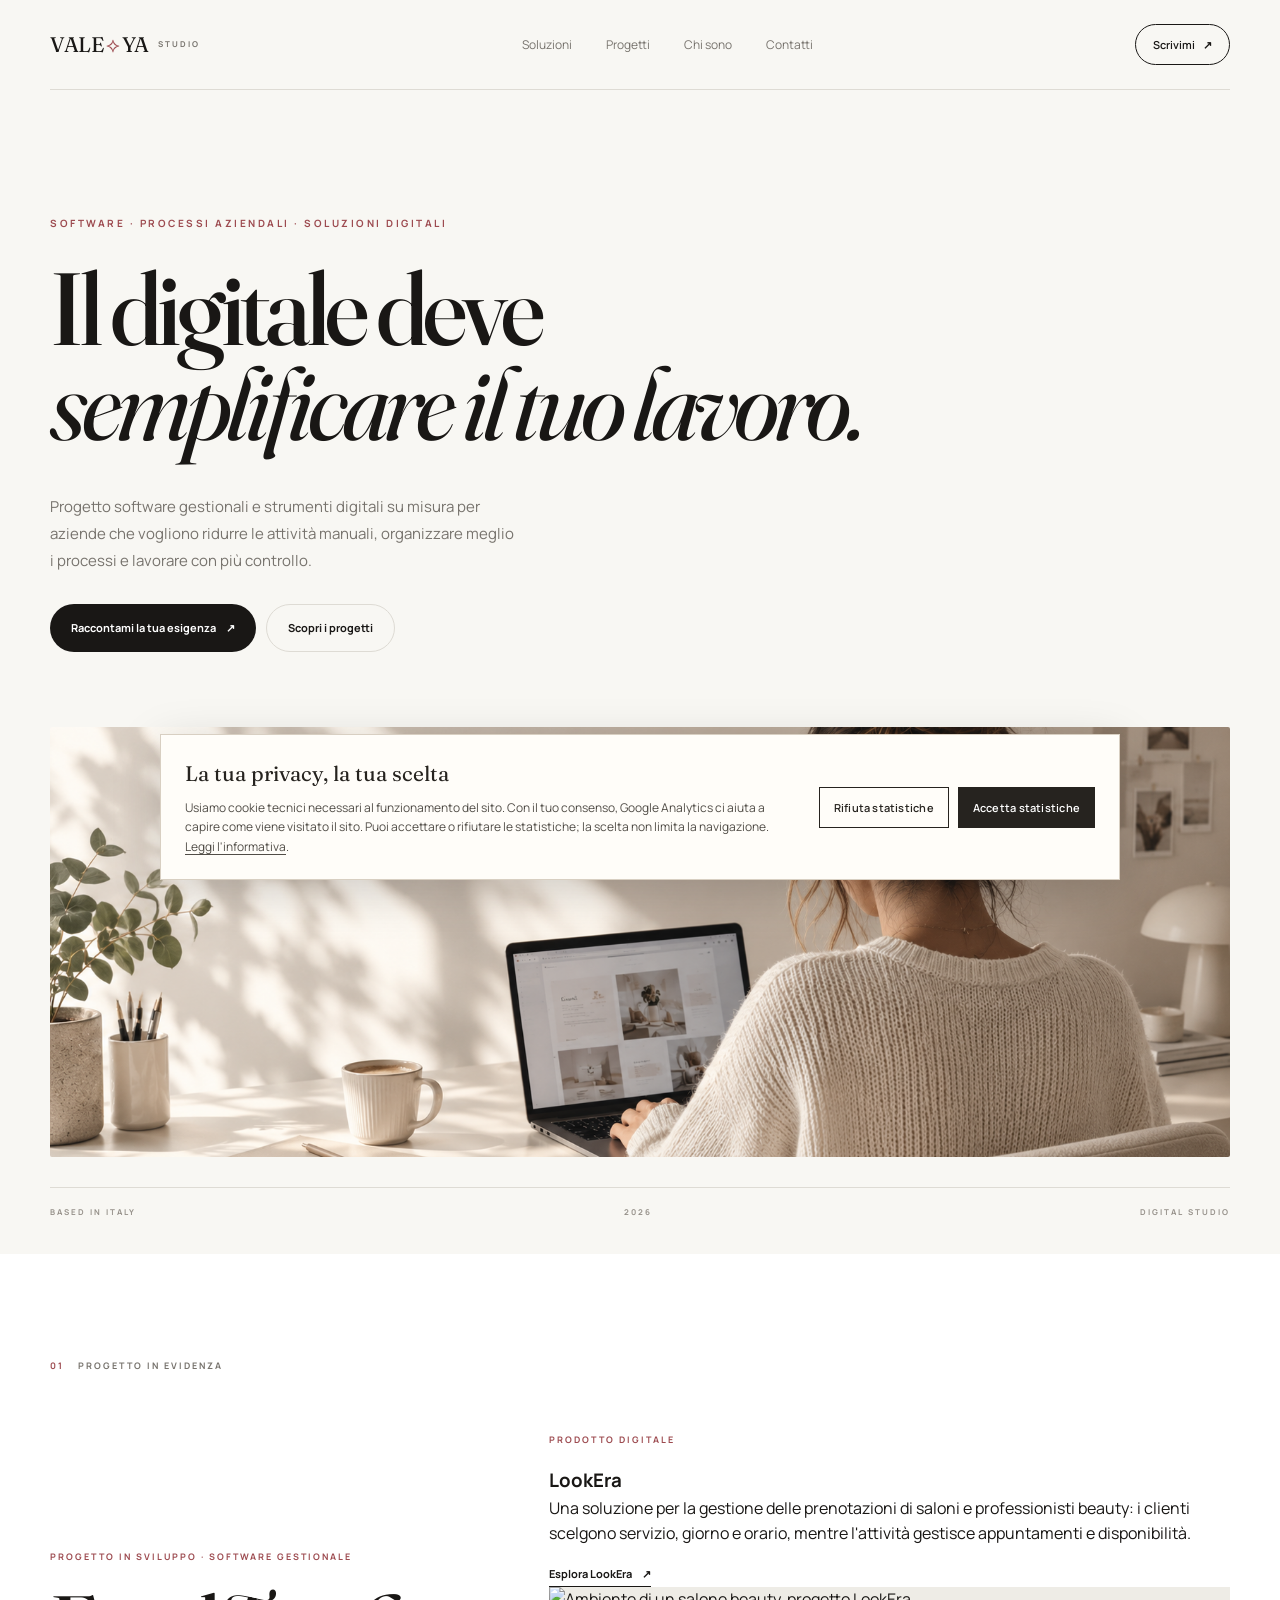
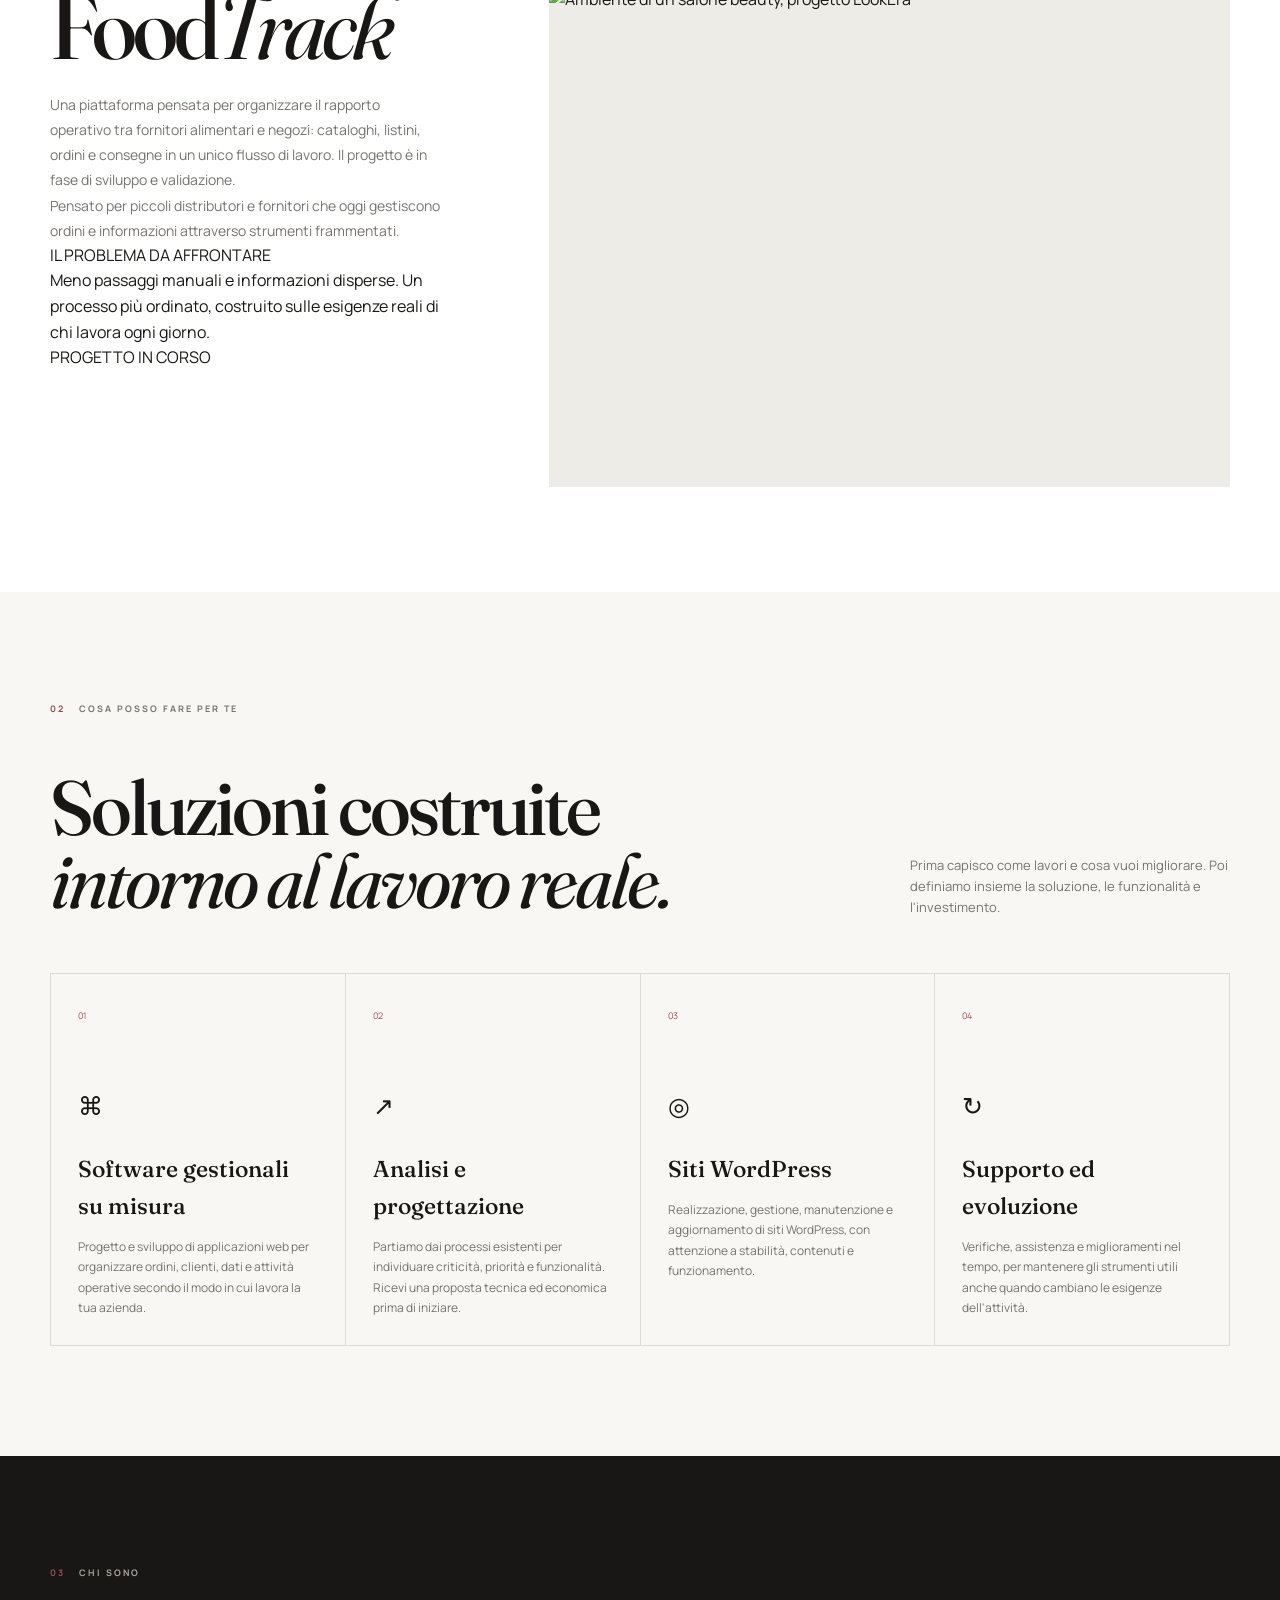
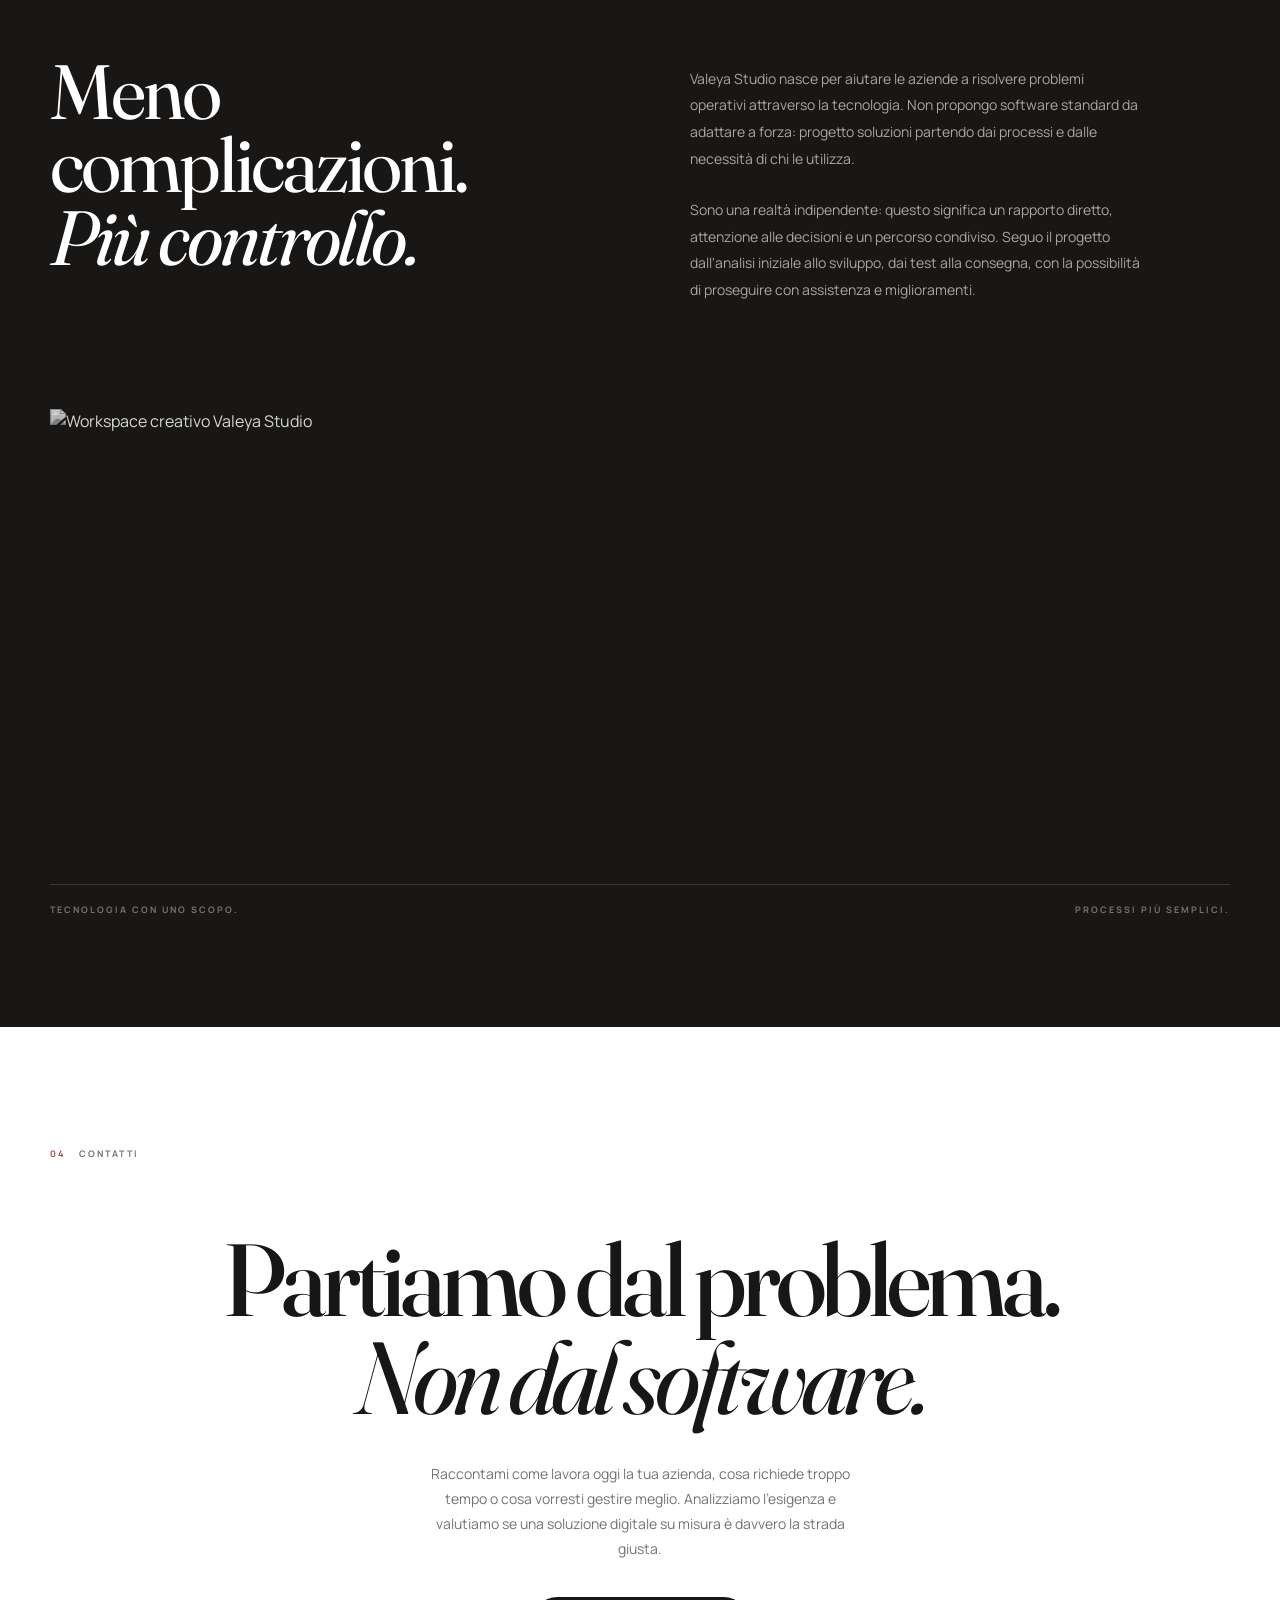
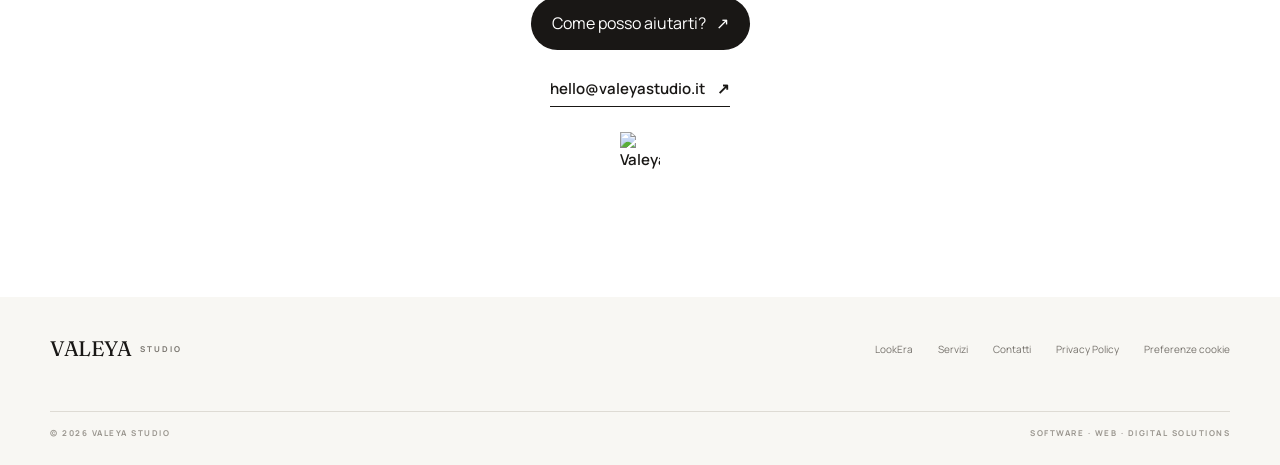
==== commit 3026b017: "Riposiziona homepage su software e processi aziendali" ====
--- a/index.html
+++ b/index.html
@@ -6,9 +6,9 @@
   <meta charset="UTF-8">
   <meta name="viewport" content="width=device-width, initial-scale=1">
   <link rel="icon" href="data:image/svg+xml,<svg xmlns='http://www.w3.org/2000/svg' viewBox='0 0 120 100'><text x='8' y='73' font-family='Georgia,serif' font-size='68' fill='white'>V</text><text x='68' y='73' font-family='Georgia,serif' font-size='48' fill='%23D8C3A5'>⟡</text></svg>">
-  <title>VALEYA Studio · Siti web e strumenti digitali</title>
-
-  <meta name="description" content="Valeya Studio crea siti web, landing page e strumenti di prenotazione per professionisti e piccole attività. Scrivimi per un confronto senza impegno.">
+  <title>Valeya Studio | Software gestionali e soluzioni digitali su misura</title>
+
+  <meta name="description" content="Valeya Studio progetta software gestionali su misura, strumenti digitali e siti WordPress per aziende che vogliono semplificare il lavoro e avere più controllo sui processi.">
   <link rel="canonical" href="https://valeyastudio.it/">
   <meta name="robots" content="index, follow">
   <link rel="stylesheet" href="style.css">
@@ -16,8 +16,8 @@
   <meta property="og:type" content="website">
   <meta property="og:locale" content="it_IT">
   <meta property="og:site_name" content="Valeya Studio">
-  <meta property="og:title" content="Siti web e strumenti digitali | Valeya Studio">
-  <meta property="og:description" content="Siti web, landing page e strumenti di prenotazione per professionisti e piccole attività.">
+  <meta property="og:title" content="Software gestionali e soluzioni digitali | Valeya Studio">
+  <meta property="og:description" content="Software gestionali su misura, strumenti digitali e siti WordPress per semplificare i processi aziendali.">
   <meta property="og:url" content="https://valeyastudio.it/">
   <meta name="twitter:card" content="summary_large_image">
 
@@ -34,7 +34,7 @@
     "name": "Valeya Studio",
     "url": "https://valeyastudio.it/",
     "email": "hello@valeyastudio.it",
-    "description": "Siti web, landing page e strumenti di prenotazione per professionisti e piccole attività.",
+    "description": "Valeya Studio progetta software gestionali su misura, strumenti digitali e siti WordPress per semplificare i processi aziendali.",
     "areaServed": "IT",
     "sameAs": ["https://www.instagram.com/valeyastudio/"]
   }
@@ -57,8 +57,8 @@
 </a>
 
 <nav class="nav-links">
-  <a href="#servizi">Servizi</a>
-  <a href="#progetto">Lookera</a>
+  <a href="#servizi">Soluzioni</a>
+  <a href="#progetti">Progetti</a>
   <a href="/chi-sono.html">Chi sono</a>
   <a href="#contatti">Contatti</a>
 </nav>
@@ -78,28 +78,25 @@
 <section class="hero">
 
   <div class="hero-eyebrow">
-    DIGITAL DESIGN · WEB · PRODOTTI DIGITALI
+    SOFTWARE · PROCESSI AZIENDALI · SOLUZIONI DIGITALI
   </div>
 
   <h1>
-    Siti e strumenti digitali<br>
-    <em>che ti fanno trovare e contattare</em>
+    Il digitale deve<br>
+    <em>semplificare il tuo lavoro.</em>
   </h1>
 
   <p class="hero-description">
-    Aiuto professionisti e piccole attività a presentarsi online in modo chiaro e a organizzare richieste e appuntamenti, senza complicazioni
+    Progetto software gestionali e strumenti digitali su misura per aziende che vogliono ridurre le attività manuali, organizzare meglio i processi e lavorare con più controllo.
   </p>
 
   <div class="hero-actions">
-
-    <a href="https://wa.me/393805941684?text=Ciao!%20Vorrei%20maggiori%20informazioni%20sui%20vostri%20servizi." target="_blank" class="button button-primary">
-      Scrivimi su WhatsApp <span>↗</span>
-    </a>
-
-    <a href="#progetto" class="button button-outline">
-      Scopri un mio progetto
-    </a>
-
+    <a href="#contatti" class="button button-primary">
+      Raccontami la tua esigenza <span>↗</span>
+    </a>
+    <a href="#progetti" class="button button-outline">
+      Scopri i progetti
+    </a>
   </div>
 
   <!-- HERO IMAGE -->
@@ -122,43 +119,41 @@
 
 <!-- FEATURED PROJECT -->
 
-<section class="featured" id="progetto">
+<section class="featured" id="progetti">
 
   <div class="section-label">
     <span>01</span>
     PROGETTO IN EVIDENZA
   </div>
 
-  <div class="featured-content">
-
-    <div class="featured-text">
-
-      <p class="small-label">DIGITAL PRODUCT</p>
-
-      <h2>Look<span>Era</span></h2>
-
-      <p>
-        Una piattaforma di prenotazione che ho progettato partendo da un’esigenza concreta: il cliente sceglie servizio, giorno e ora; chi lavora gestisce appuntamenti e disponibilità da un unico posto
-      </p>
-
-      <a href="https://lookera.valeyastudio.it/index2" target="_blank" class="text-link">
-        Visita il progetto <span>↗</span>
+  <div class="featured-content featured-content-stack">
+
+    <article class="featured-main">
+      <div class="featured-text">
+        <p class="small-label">PROGETTO IN SVILUPPO · SOFTWARE GESTIONALE</p>
+        <h2>Food<span>Track</span></h2>
+        <p>Una piattaforma pensata per organizzare il rapporto operativo tra fornitori alimentari e negozi: cataloghi, listini, ordini e consegne in un unico flusso di lavoro. Il progetto è in fase di sviluppo e validazione.</p>
+        <p class="project-audience">Pensato per piccoli distributori e fornitori che oggi gestiscono ordini e informazioni attraverso strumenti frammentati.</p>
+      </div>
+      <div class="project-note">
+        <span class="project-note-label">IL PROBLEMA DA AFFRONTARE</span>
+        <p>Meno passaggi manuali e informazioni disperse. Un processo più ordinato, costruito sulle esigenze reali di chi lavora ogni giorno.</p>
+        <span class="project-status">PROGETTO IN CORSO</span>
+      </div>
+    </article>
+
+    <article class="featured-secondary">
+      <div>
+        <p class="small-label">PRODOTTO DIGITALE</p>
+        <h3>Look<span>Era</span></h3>
+        <p>Una soluzione per la gestione delle prenotazioni di saloni e professionisti beauty: i clienti scelgono servizio, giorno e orario, mentre l'attività gestisce appuntamenti e disponibilità.</p>
+        <a href="https://lookera.valeyastudio.it/index2" target="_blank" rel="noopener" class="text-link">Esplora LookEra <span>↗</span></a>
+      </div>
+      <a href="https://lookera.valeyastudio.it/index2" target="_blank" rel="noopener" class="project-image">
+        <img src="https://images.unsplash.com/photo-1560066984-138dadb4c035?auto=format&fit=crop&w=1200&q=85" alt="Ambiente di un salone beauty, progetto LookEra">
+        <div class="image-overlay">VISITA LOOKERA <span>↗</span></div>
       </a>
-
-    </div>
-
-
-    <!-- LOOKERA IMAGE -->
-
-    <a href="https://lookera.valeyastudio.it/index2" target="_blank" class="project-image">
-
-      <img src="https://images.unsplash.com/photo-1560066984-138dadb4c035?auto=format&fit=crop&w=1200&q=85" alt="Beauty salon - progetto LookEra">
-
-      <div class="image-overlay">
-        VISITA LOOKERA <span>↗</span>
-      </div>
-
-    </a>
+    </article>
 
   </div>
 
@@ -177,13 +172,12 @@
   <div class="services-heading">
 
     <h2>
-      Dal concept<br>
-      <em>al digitale.</em>
+      Soluzioni costruite<br>
+      <em>intorno al lavoro reale.</em>
     </h2>
 
     <p>
-      Ogni progetto nasce dall'incontro tra design,
-      tecnologia e organizzazione.
+      Prima capisco come lavori e cosa vuoi migliorare. Poi definiamo insieme la soluzione, le funzionalità e l'investimento.
     </p>
 
   </div>
@@ -192,61 +186,31 @@
   <div class="services-grid">
 
     <article class="service-card">
-
       <span class="service-number">01</span>
-
+      <div class="service-icon">⌘</div>
+      <h3>Software gestionali su misura</h3>
+      <p>Progetto e sviluppo di applicazioni web per organizzare ordini, clienti, dati e attività operative secondo il modo in cui lavora la tua azienda.</p>
+    </article>
+
+    <article class="service-card">
+      <span class="service-number">02</span>
       <div class="service-icon">↗</div>
-
-      <h3>Web Design</h3>
-      <p>
-        Siti web o landing page responsive, progettati per la tua attività con pulsanti per contattarti o prenotare
-      </p>
-
+      <h3>Analisi e progettazione</h3>
+      <p>Partiamo dai processi esistenti per individuare criticità, priorità e funzionalità. Ricevi una proposta tecnica ed economica prima di iniziare.</p>
     </article>
 
-
     <article class="service-card">
-
-      <span class="service-number">02</span>
-
-      <div class="service-icon">◌</div>
-
-      <h3>Strumenti di prenotazione e richiesta</h3>
-
-      <p>
-        I clienti scelgono, tu eviti messaggi sparsi e telefonate.
-      </p>
-
+      <span class="service-number">03</span>
+      <div class="service-icon">◎</div>
+      <h3>Siti WordPress</h3>
+      <p>Realizzazione, gestione, manutenzione e aggiornamento di siti WordPress, con attenzione a stabilità, contenuti e funzionamento.</p>
     </article>
 
-
     <article class="service-card">
-
-      <span class="service-number">03</span>
-
-      <div class="service-icon">✦</div>
-
-      <h3>Reportistica e Statistiche</h3>
-
-      <p>
-        Report semplici su visite e richieste.
-      </p>
-
-    </article>
-
-
-    <article class="service-card">
-
       <span class="service-number">04</span>
-
-      <div class="service-icon">+</div>
-
-      <h3>Gestione CMS</h3>
-
-      <p>
-        Gestione, aggiornamento e organizzazione di siti web attraverso piattaforme CMS.
-      </p>
-
+      <div class="service-icon">↻</div>
+      <h3>Supporto ed evoluzione</h3>
+      <p>Verifiche, assistenza e miglioramenti nel tempo, per mantenere gli strumenti utili anche quando cambiano le esigenze dell'attività.</p>
     </article>
 
   </div>
@@ -268,8 +232,8 @@
     <div class="studio-title">
 
       <h2>
-        Design che<br>
-        <em>ha uno scopo.</em>
+        Meno complicazioni.<br>
+        <em>Più controllo.</em>
       </h2>
 
     </div>
@@ -277,15 +241,11 @@
     <div class="studio-text">
 
       <p>
-        Mi occupo di trasformare idee e necessità
-        in esperienze digitali semplici, funzionali
-        e curate.
+        Valeya Studio nasce per aiutare le aziende a risolvere problemi operativi attraverso la tecnologia. Non propongo software standard da adattare a forza: progetto soluzioni partendo dai processi e dalle necessità di chi le utilizza.
       </p>
 
       <p>
-        Mi piace lavorare tra design, tecnologia
-        e organizzazione, costruendo soluzioni
-        belle da vedere ma soprattutto facili da usare.
+        Sono una realtà indipendente: questo significa un rapporto diretto, attenzione alle decisioni e un percorso condiviso. Seguo il progetto dall'analisi iniziale allo sviluppo, dai test alla consegna, con la possibilità di proseguire con assistenza e miglioramenti.
       </p>
 
     </div>
@@ -304,8 +264,8 @@
 
 
   <div class="studio-statement">
-    <span>LESS NOISE.</span>
-    <span>MORE PURPOSE.</span>
+    <span>TECNOLOGIA CON UNO SCOPO.</span>
+    <span>PROCESSI PIÙ SEMPLICI.</span>
   </div>
 
 </section>
@@ -323,14 +283,12 @@
   <div class="contact-content">
 
     <h2>
-      Hai un'idea?
-      <em>Parliamone.</em>
+      Partiamo dal problema.
+      <em>Non dal software.</em>
     </h2>
 
     <p>
-      Raccontami cosa hai in mente.
-      Valutiamo insieme come trasformarlo
-      in qualcosa di concreto.
+      Raccontami come lavora oggi la tua azienda, cosa richiede troppo tempo o cosa vorresti gestire meglio. Analizziamo l'esigenza e valutiamo se una soluzione digitale su misura è davvero la strada giusta.
     </p>
 <button type="button" class="button button-primary" id="openContactForm">
       Come posso aiutarti? <span>↗</span>
@@ -400,7 +358,7 @@
 
   <span>© 2026 VALEYA STUDIO</span>
 
-  <span>DIGITAL DESIGN · WEB · PRODUCTS</span>
+  <span>SOFTWARE · WEB · DIGITAL SOLUTIONS</span>
 
 </div>
 
@@ -414,7 +372,7 @@
       <button type="button" class="contact-modal-close" aria-label="Chiudi" data-close-contact>&times;</button>
       <p class="small-label">PARLIAMONE</p>
       <h2 id="contactModalTitle">Come posso aiutarti?</h2>
-      <p class="contact-modal-intro">Raccontami cosa ti serve: ti ricontatterò per capire insieme la soluzione più adatta.</p>
+      <p class="contact-modal-intro">Descrivi il processo che vorresti migliorare. Ti ricontatterò per un primo confronto e per capire se posso aiutarti.</p>
       <form id="contactForm" action="https://valeya-contact-api.vercel.app/api/contact" method="POST">
         <input type="text" name="_honey" tabindex="-1" autocomplete="off" style="display:none" aria-hidden="true">
         <label for="contactName">Nome *</label>
@@ -428,10 +386,11 @@
         <label for="contactNeed">Di cosa hai bisogno? *</label>
         <select id="contactNeed" name="richiesta" required>
           <option value="">Scegli un'opzione</option>
-          <option>Sito web o landing page</option>
-          <option>Prenotazioni o richieste online</option>
-          <option>Migliorare o sistemare il mio sito</option>
-          <option>Altro / devo ancora capire</option>
+          <option>Software gestionale su misura</option>
+          <option>Automatizzare o migliorare un processo</option>
+          <option>Sito WordPress: realizzazione o gestione</option>
+          <option>Manutenzione o aggiornamento del sito</option>
+          <option>Non ho ancora definito la soluzione</option>
         </select>
         <label for="contactMessage">Raccontami qualcosa in più <span>(facoltativo)</span></label>
         <textarea id="contactMessage" name="messaggio" rows="3" placeholder="Descrivi brevemente la tua esigenza..."></textarea>
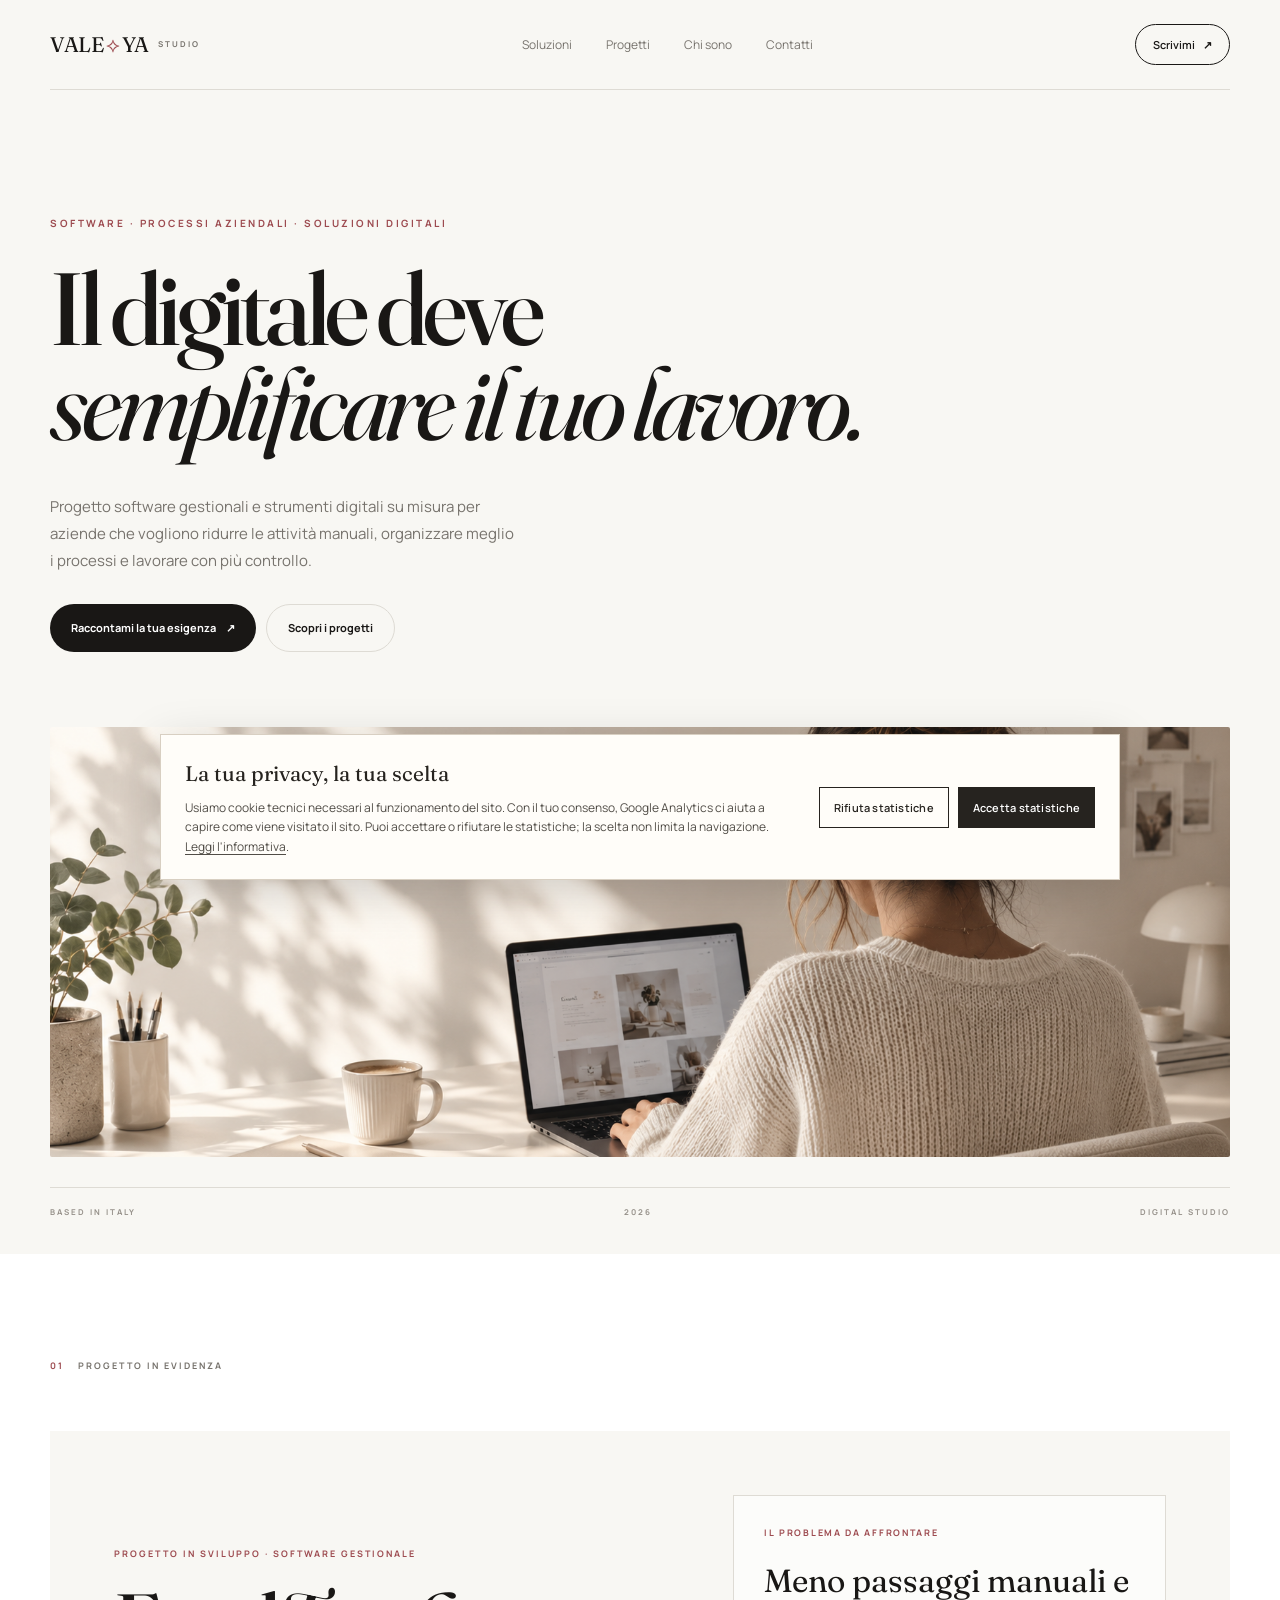
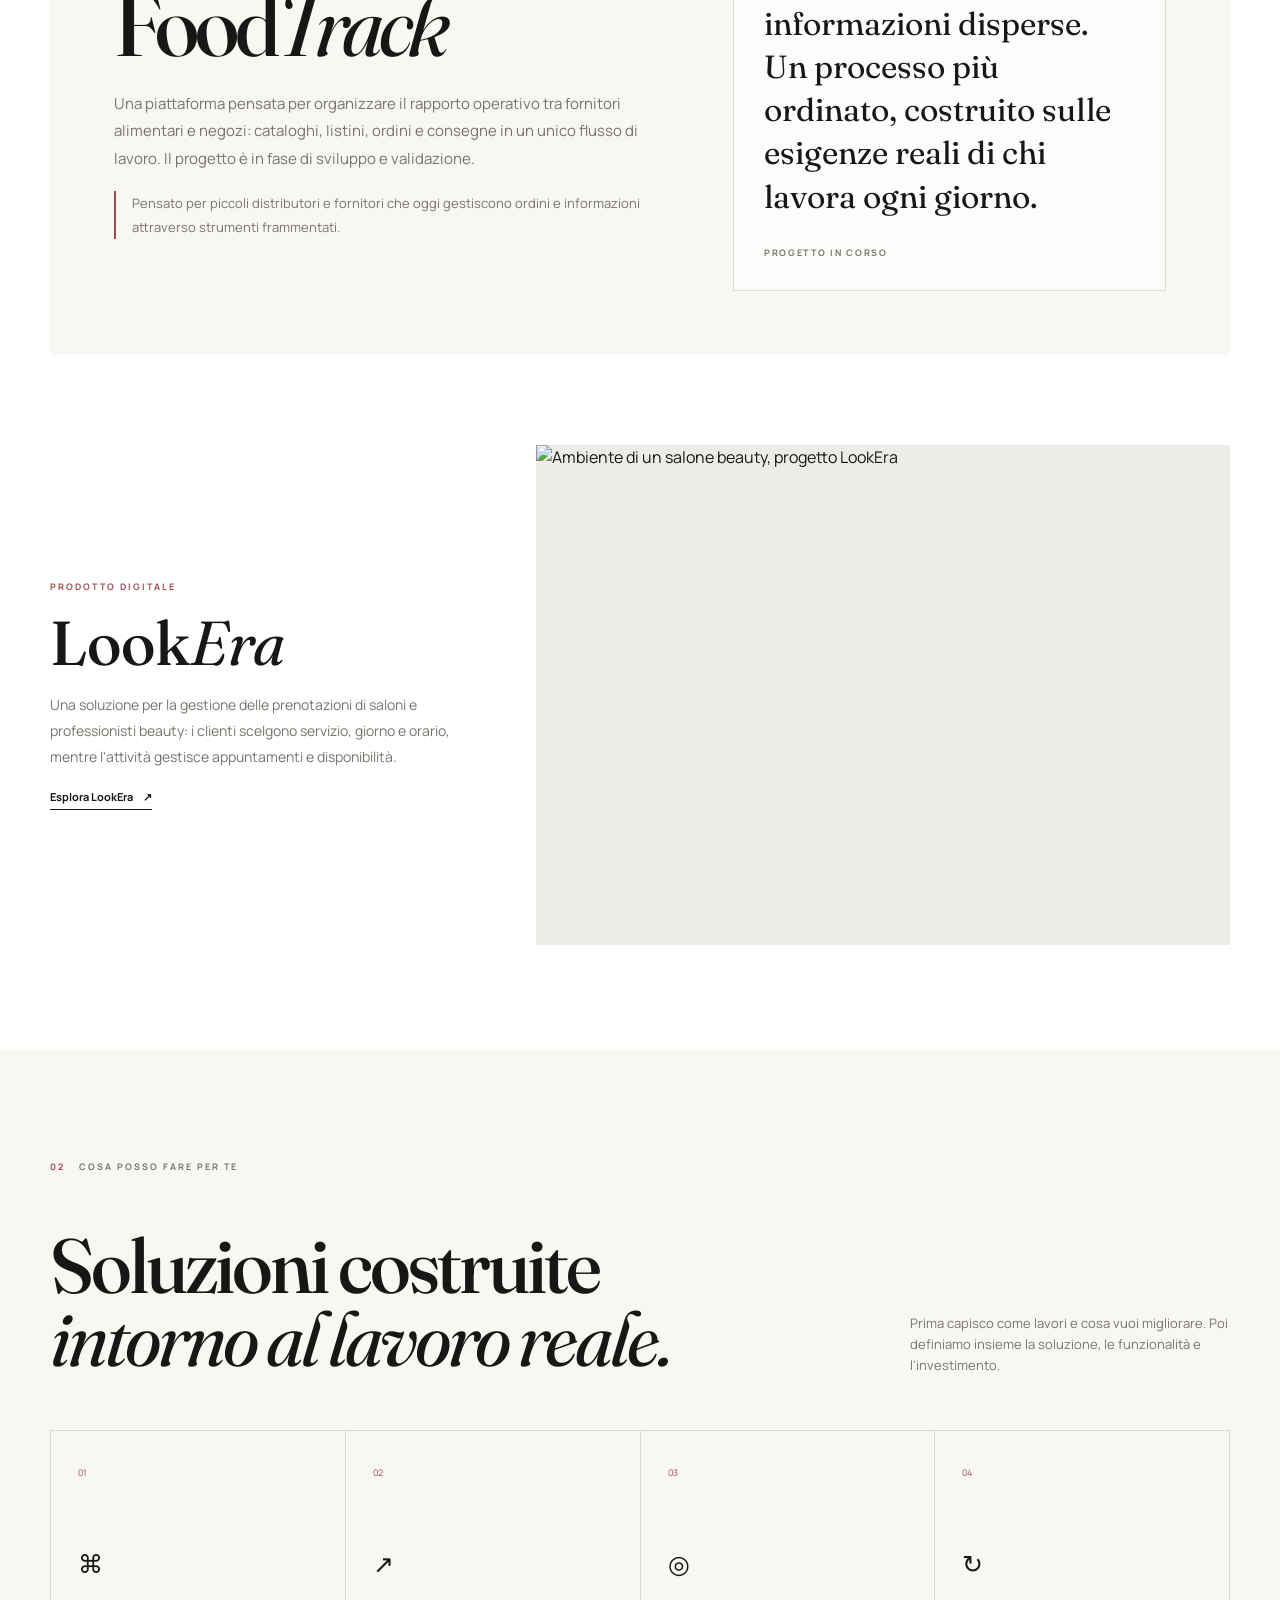
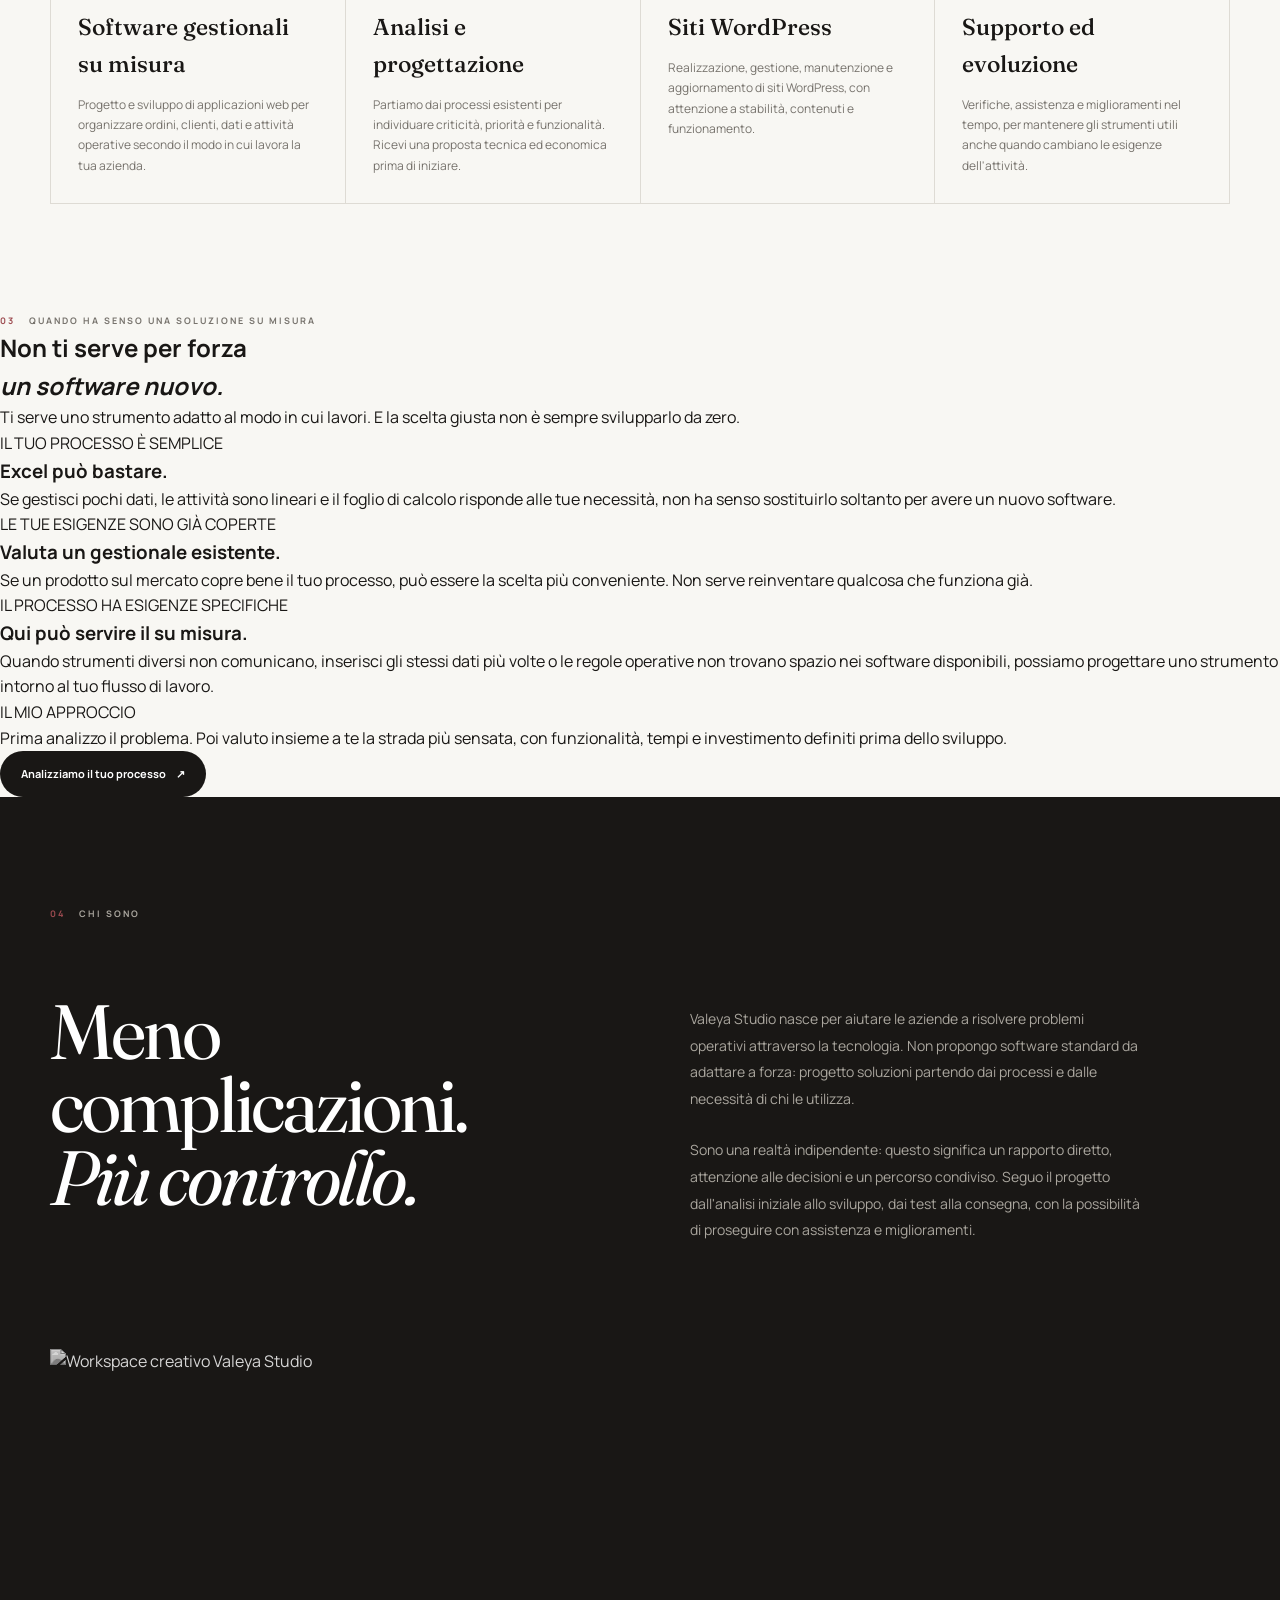
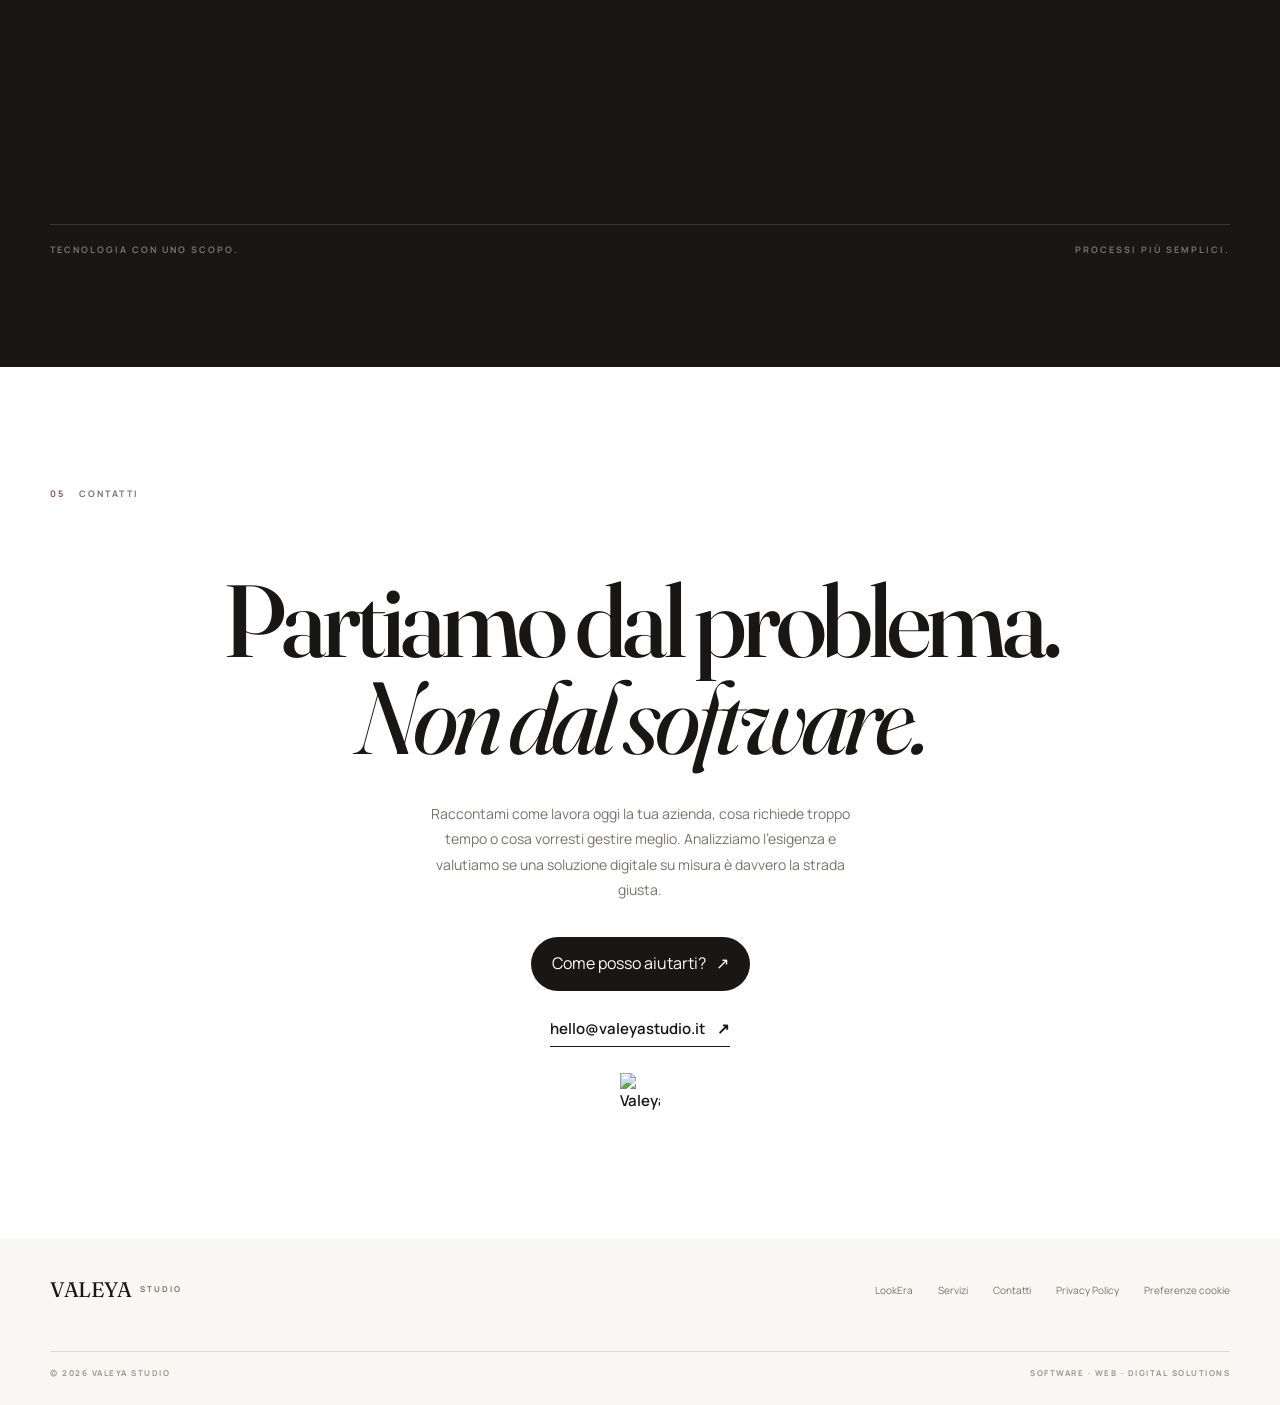
==== commit 9a078609: "Aggiunge sezione di posizionamento e scelta del software" ====
--- a/index.html
+++ b/index.html
@@ -215,15 +215,54 @@
 
   </div>
 
+
 </section>
 
 
-<!-- STUDIO -->
-
-<section class="studio" id="studio">
-
+<!-- PERCHÉ VALEYA -->
+
+<section class="fit-section" id="perche-valeya">
   <div class="section-label">
     <span>03</span>
+    QUANDO HA SENSO UNA SOLUZIONE SU MISURA
+  </div>
+  <div class="fit-heading">
+    <h2>Non ti serve per forza<br><em>un software nuovo.</em></h2>
+    <p>Ti serve uno strumento adatto al modo in cui lavori. E la scelta giusta non è sempre svilupparlo da zero.</p>
+  </div>
+  <div class="fit-grid">
+    <article class="fit-card">
+      <span class="fit-kicker">IL TUO PROCESSO È SEMPLICE</span>
+      <h3>Excel può bastare.</h3>
+      <p>Se gestisci pochi dati, le attività sono lineari e il foglio di calcolo risponde alle tue necessità, non ha senso sostituirlo soltanto per avere un nuovo software.</p>
+    </article>
+    <article class="fit-card">
+      <span class="fit-kicker">LE TUE ESIGENZE SONO GIÀ COPERTE</span>
+      <h3>Valuta un gestionale esistente.</h3>
+      <p>Se un prodotto sul mercato copre bene il tuo processo, può essere la scelta più conveniente. Non serve reinventare qualcosa che funziona già.</p>
+    </article>
+    <article class="fit-card fit-card-highlight">
+      <span class="fit-kicker">IL PROCESSO HA ESIGENZE SPECIFICHE</span>
+      <h3>Qui può servire il su misura.</h3>
+      <p>Quando strumenti diversi non comunicano, inserisci gli stessi dati più volte o le regole operative non trovano spazio nei software disponibili, possiamo progettare uno strumento intorno al tuo flusso di lavoro.</p>
+    </article>
+  </div>
+  <div class="fit-bottom">
+    <div>
+      <p class="fit-bottom-label">IL MIO APPROCCIO</p>
+      <p>Prima analizzo il problema. Poi valuto insieme a te la strada più sensata, con funzionalità, tempi e investimento definiti prima dello sviluppo.</p>
+    </div>
+    <a href="#contatti" class="button button-primary">Analizziamo il tuo processo <span>↗</span></a>
+  </div>
+</section>
+
+
+<!-- STUDIO -->
+
+<section class="studio" id="studio">
+
+  <div class="section-label">
+    <span>04</span>
   CHI SONO
   </div>
 
@@ -276,7 +315,7 @@
 <section class="contact" id="contatti">
 
   <div class="section-label">
-    <span>04</span>
+    <span>05</span>
     CONTATTI
   </div>
 
--- a/style.css
+++ b/style.css
@@ -1068,3 +1068,87 @@
   line-height: 1.8;
 }
 .contact-success .button { margin-top: 18px; }
+
+
+/* POSITIONING UPDATE · SOFTWARE & BUSINESS */
+.featured-content-stack {
+  display: block;
+  margin-top: 58px;
+}
+.featured-main {
+  display: grid;
+  grid-template-columns: 1.1fr .9fr;
+  gap: clamp(35px, 7vw, 100px);
+  align-items: center;
+  padding: clamp(28px, 5vw, 64px);
+  background: var(--cream);
+}
+.featured-main .featured-text h2 {
+  margin-bottom: 22px;
+  font-size: clamp(58px, 7vw, 88px);
+}
+.featured-main .featured-text > p:not(.small-label) {
+  max-width: 610px;
+  font-size: 15px;
+  line-height: 1.85;
+  color: var(--gray);
+}
+.featured-main .project-audience {
+  margin-top: 18px;
+  padding-left: 16px;
+  border-left: 2px solid var(--accent);
+  font-size: 13px !important;
+}
+.project-note {
+  padding: 30px;
+  border: 1px solid var(--line);
+  background: rgba(255,255,255,.65);
+}
+.project-note-label, .project-status {
+  display: block;
+  font-size: 9px;
+  font-weight: 700;
+  letter-spacing: 1.7px;
+  color: var(--accent);
+}
+.project-note p {
+  margin: 18px 0 28px;
+  font-family: var(--serif);
+  font-size: clamp(23px, 3vw, 32px);
+  line-height: 1.35;
+}
+.project-status {
+  color: var(--gray);
+}
+.featured-secondary {
+  display: grid;
+  grid-template-columns: .75fr 1.25fr;
+  gap: 70px;
+  align-items: center;
+  margin-top: 90px;
+}
+.featured-secondary h3 {
+  margin: 0 0 18px;
+  font-family: var(--serif);
+  font-size: clamp(42px, 5vw, 62px);
+  font-weight: 500;
+  line-height: 1;
+}
+.featured-secondary h3 span {
+  font-style: italic;
+  font-weight: 400;
+}
+.featured-secondary > div > p:not(.small-label) {
+  color: var(--gray);
+  font-size: 14px;
+  line-height: 1.85;
+}
+@media (max-width: 800px) {
+  .featured-main, .featured-secondary {
+    grid-template-columns: 1fr;
+    gap: 28px;
+  }
+  .featured-main { padding: 28px 22px; }
+  .featured-secondary { margin-top: 65px; }
+  .project-note { padding: 23px; }
+}
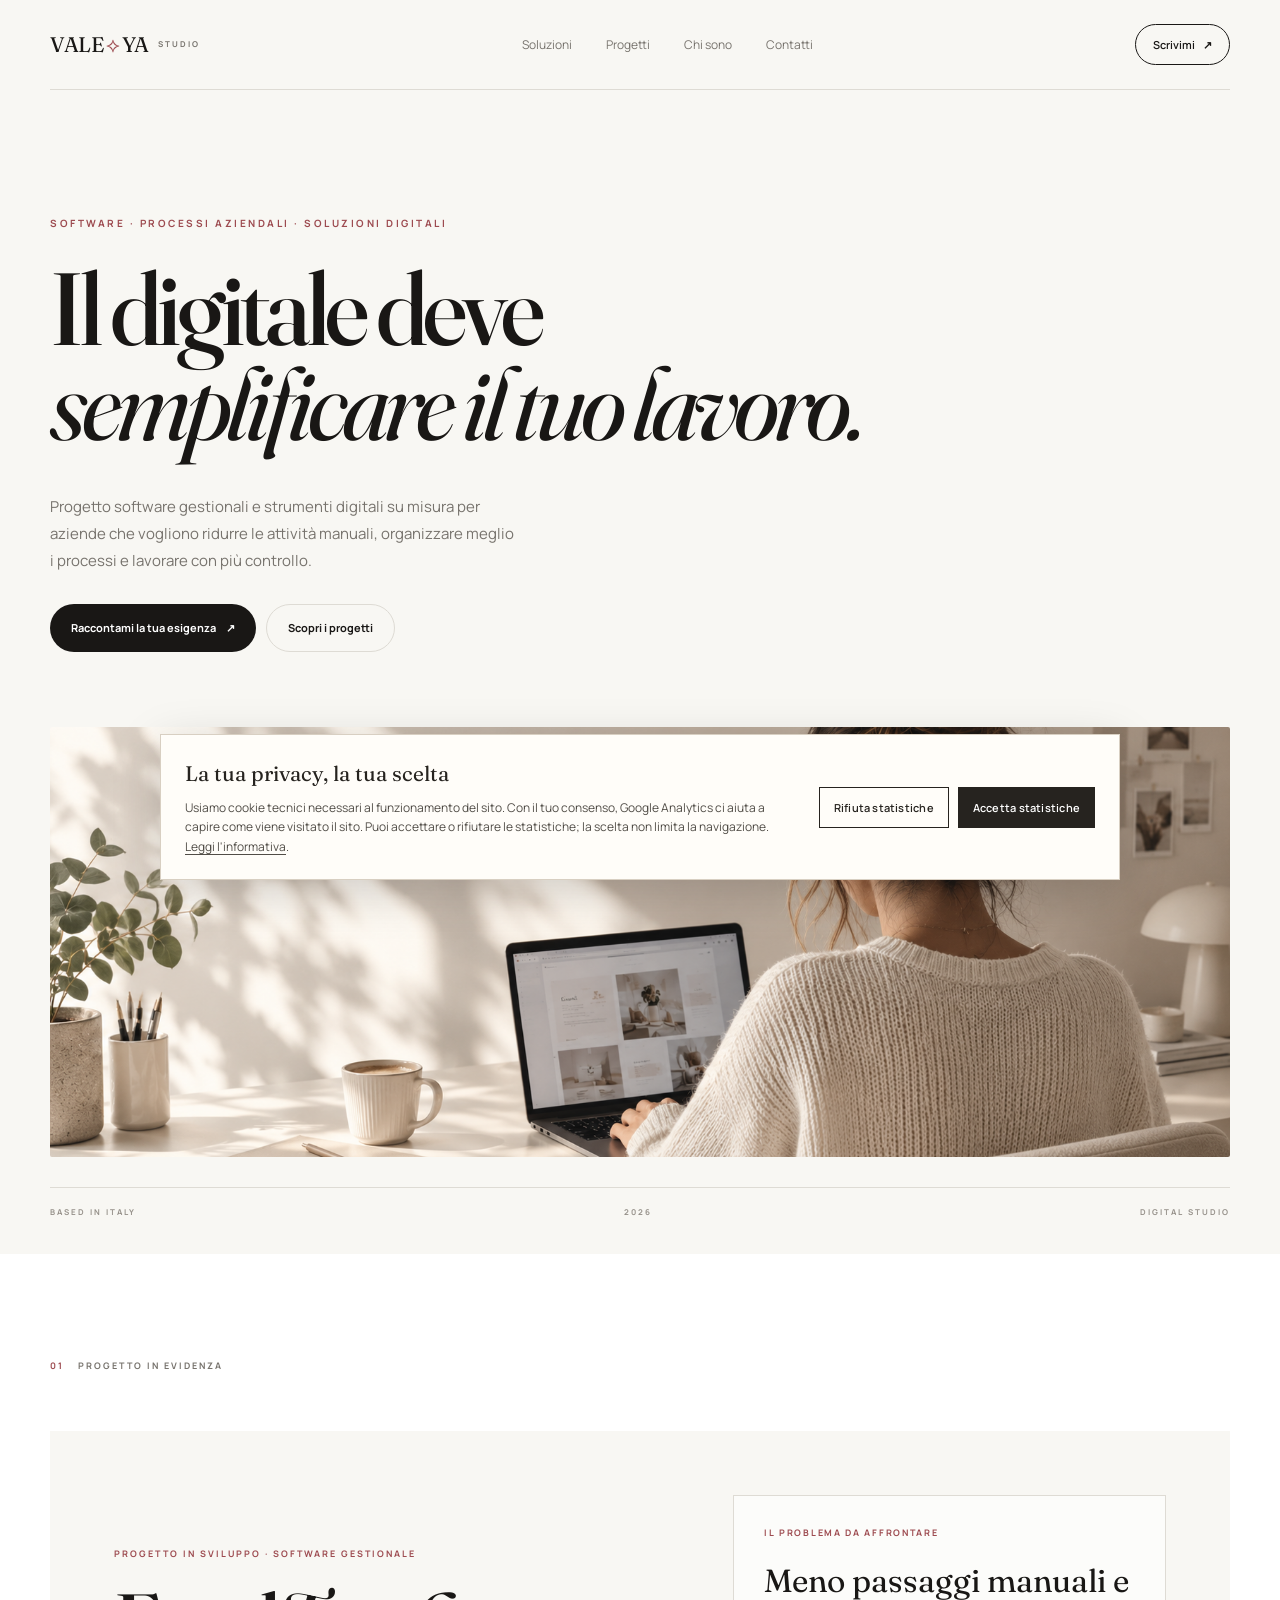
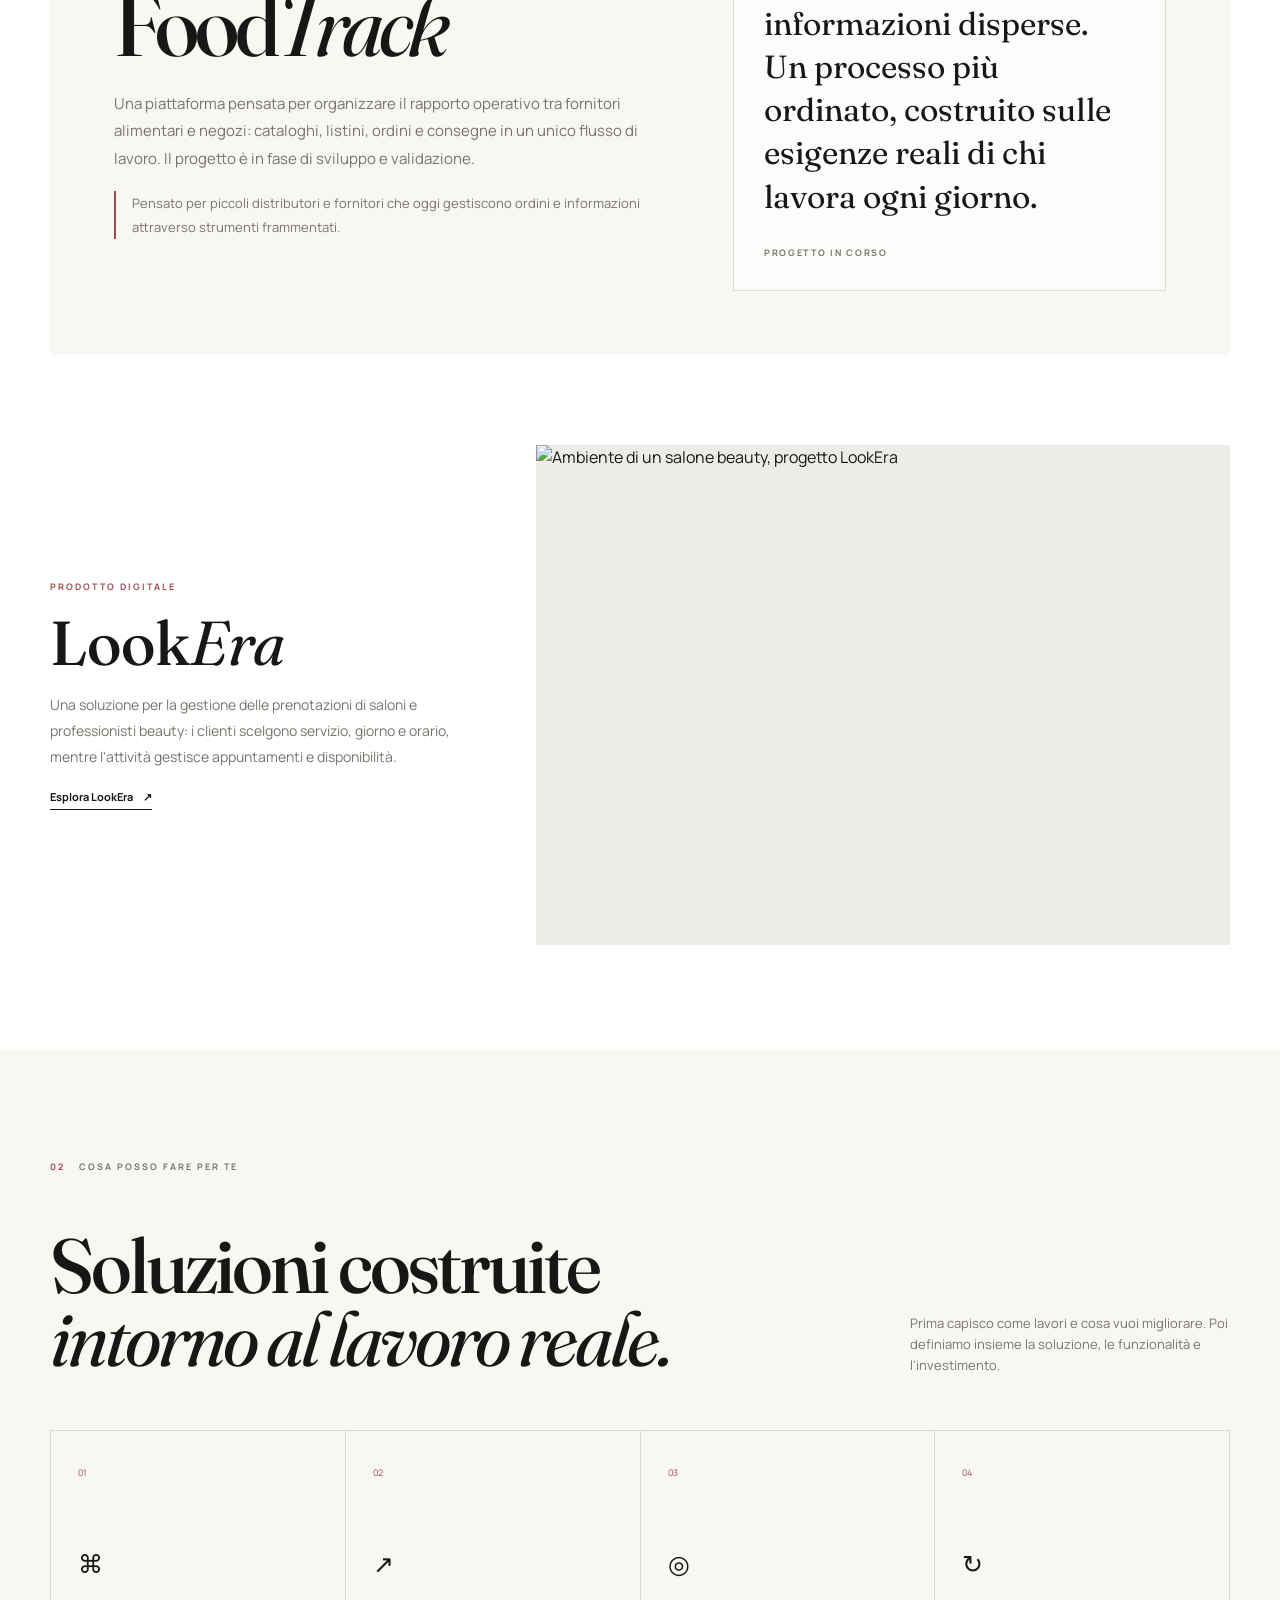
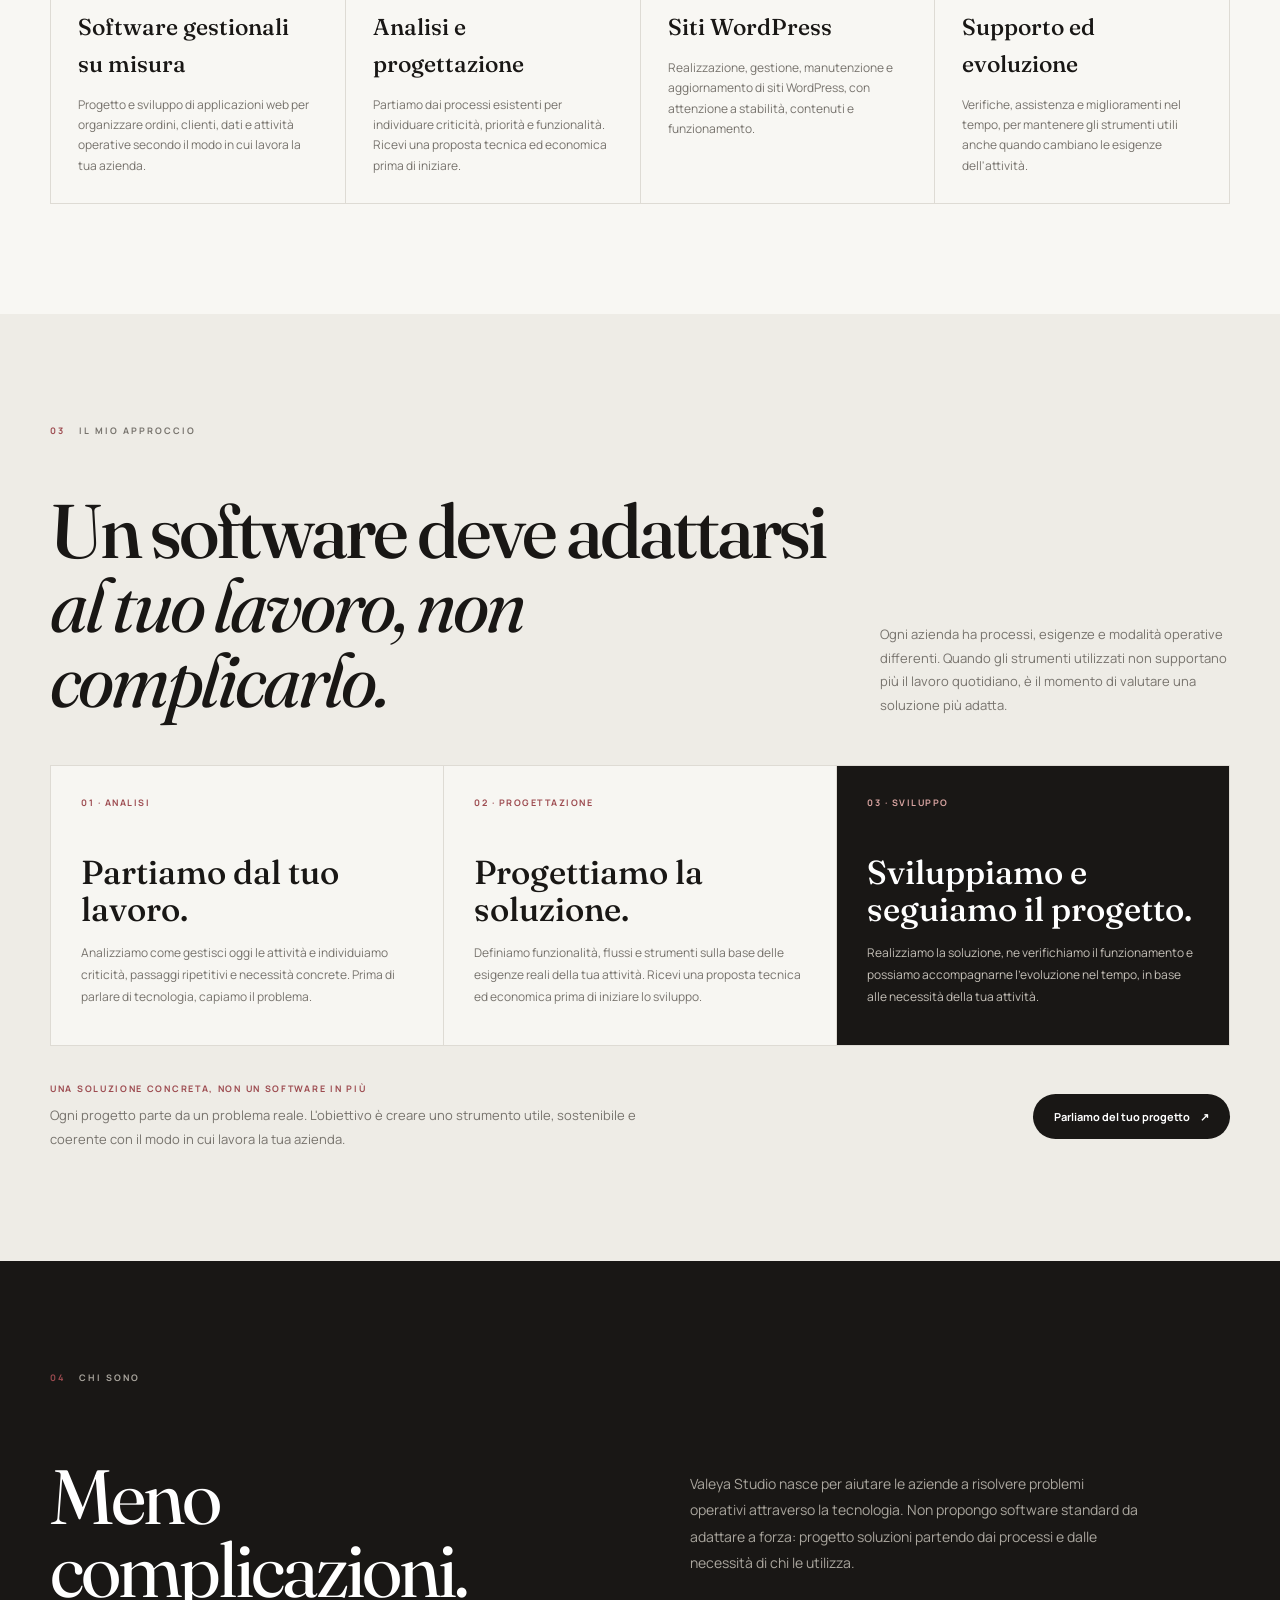
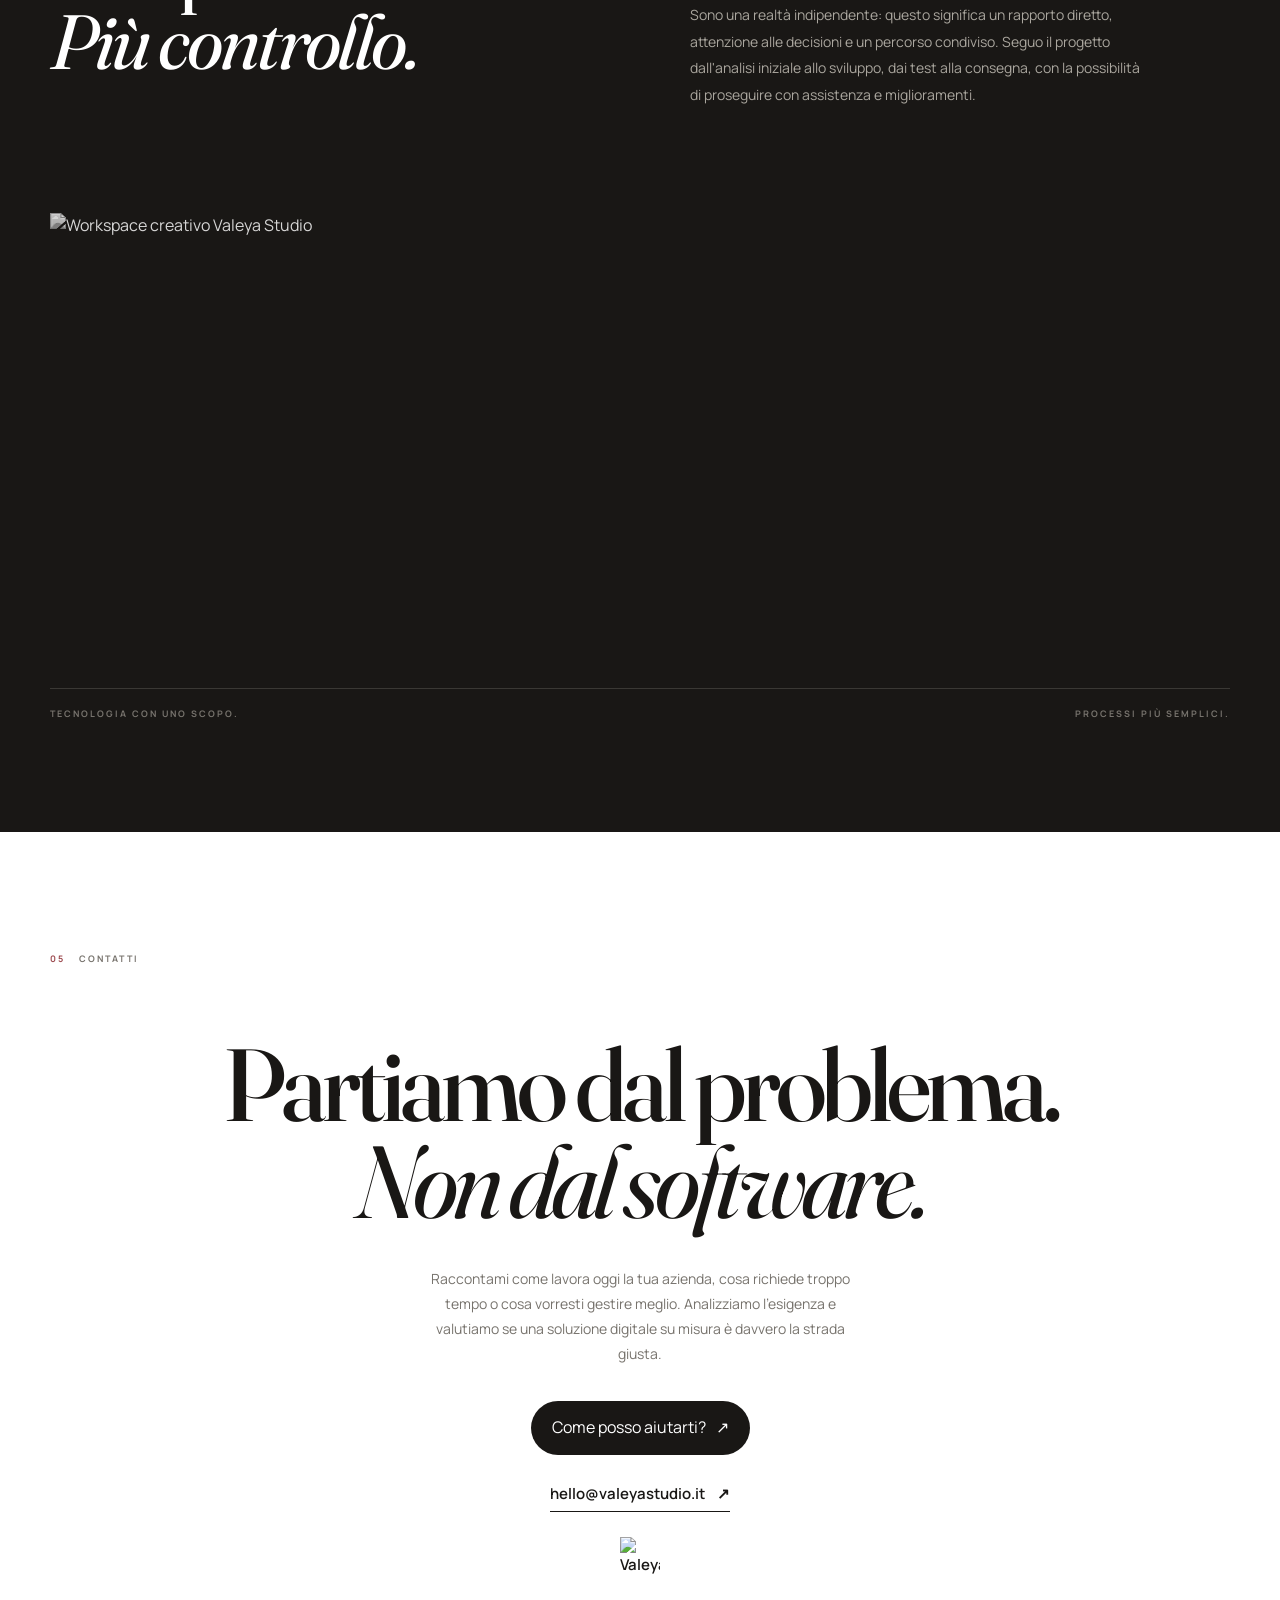
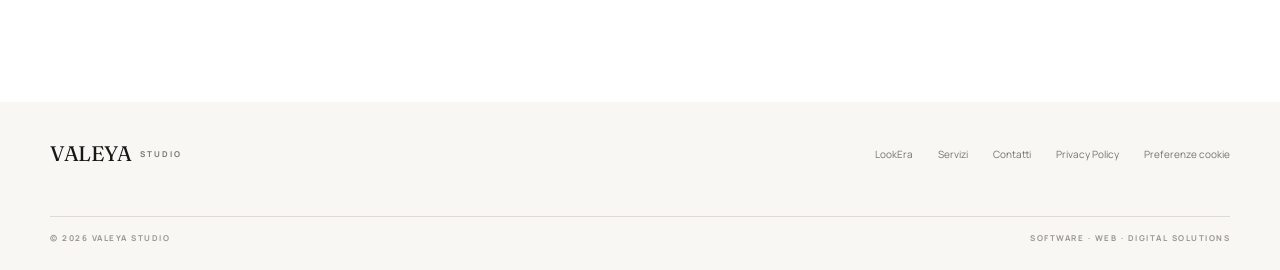
==== commit b87f79d8: "Riformula sezione approccio Valeya Studio" ====
--- a/index.html
+++ b/index.html
@@ -219,40 +219,40 @@
 </section>
 
 
-<!-- PERCHÉ VALEYA -->
-
-<section class="fit-section" id="perche-valeya">
+<!-- APPROCCIO VALEYA -->
+
+<section class="fit-section" id="approccio">
   <div class="section-label">
     <span>03</span>
-    QUANDO HA SENSO UNA SOLUZIONE SU MISURA
+    IL MIO APPROCCIO
   </div>
   <div class="fit-heading">
-    <h2>Non ti serve per forza<br><em>un software nuovo.</em></h2>
-    <p>Ti serve uno strumento adatto al modo in cui lavori. E la scelta giusta non è sempre svilupparlo da zero.</p>
+    <h2>Un software deve adattarsi<br><em>al tuo lavoro, non complicarlo.</em></h2>
+    <p>Ogni azienda ha processi, esigenze e modalità operative differenti. Quando gli strumenti utilizzati non supportano più il lavoro quotidiano, è il momento di valutare una soluzione più adatta.</p>
   </div>
   <div class="fit-grid">
     <article class="fit-card">
-      <span class="fit-kicker">IL TUO PROCESSO È SEMPLICE</span>
-      <h3>Excel può bastare.</h3>
-      <p>Se gestisci pochi dati, le attività sono lineari e il foglio di calcolo risponde alle tue necessità, non ha senso sostituirlo soltanto per avere un nuovo software.</p>
+      <span class="fit-kicker">01 · ANALISI</span>
+      <h3>Partiamo dal tuo lavoro.</h3>
+      <p>Analizziamo come gestisci oggi le attività e individuiamo criticità, passaggi ripetitivi e necessità concrete. Prima di parlare di tecnologia, capiamo il problema.</p>
     </article>
     <article class="fit-card">
-      <span class="fit-kicker">LE TUE ESIGENZE SONO GIÀ COPERTE</span>
-      <h3>Valuta un gestionale esistente.</h3>
-      <p>Se un prodotto sul mercato copre bene il tuo processo, può essere la scelta più conveniente. Non serve reinventare qualcosa che funziona già.</p>
+      <span class="fit-kicker">02 · PROGETTAZIONE</span>
+      <h3>Progettiamo la soluzione.</h3>
+      <p>Definiamo funzionalità, flussi e strumenti sulla base delle esigenze reali della tua attività. Ricevi una proposta tecnica ed economica prima di iniziare lo sviluppo.</p>
     </article>
     <article class="fit-card fit-card-highlight">
-      <span class="fit-kicker">IL PROCESSO HA ESIGENZE SPECIFICHE</span>
-      <h3>Qui può servire il su misura.</h3>
-      <p>Quando strumenti diversi non comunicano, inserisci gli stessi dati più volte o le regole operative non trovano spazio nei software disponibili, possiamo progettare uno strumento intorno al tuo flusso di lavoro.</p>
+      <span class="fit-kicker">03 · SVILUPPO</span>
+      <h3>Sviluppiamo e seguiamo il progetto.</h3>
+      <p>Realizziamo la soluzione, ne verifichiamo il funzionamento e possiamo accompagnarne l'evoluzione nel tempo, in base alle necessità della tua attività.</p>
     </article>
   </div>
   <div class="fit-bottom">
     <div>
-      <p class="fit-bottom-label">IL MIO APPROCCIO</p>
-      <p>Prima analizzo il problema. Poi valuto insieme a te la strada più sensata, con funzionalità, tempi e investimento definiti prima dello sviluppo.</p>
+      <p class="fit-bottom-label">UNA SOLUZIONE CONCRETA, NON UN SOFTWARE IN PIÙ</p>
+      <p>Ogni progetto parte da un problema reale. L'obiettivo è creare uno strumento utile, sostenibile e coerente con il modo in cui lavora la tua azienda.</p>
     </div>
-    <a href="#contatti" class="button button-primary">Analizziamo il tuo processo <span>↗</span></a>
+    <a href="#contatti" class="button button-primary">Parliamo del tuo progetto <span>↗</span></a>
   </div>
 </section>
 
--- a/style.css
+++ b/style.css
@@ -1152,3 +1152,125 @@
   .featured-secondary { margin-top: 65px; }
   .project-note { padding: 23px; }
 }
+
+
+/* POSITIONING · WHEN CUSTOM SOFTWARE MAKES SENSE */
+.fit-section {
+  padding: 110px max(30px, calc((100vw - 1180px) / 2));
+  background: var(--soft);
+}
+.fit-heading {
+  display: flex;
+  justify-content: space-between;
+  align-items: end;
+  gap: 45px;
+  margin: 55px 0 48px;
+}
+.fit-heading h2 {
+  font-family: var(--serif);
+  font-size: clamp(46px, 6vw, 76px);
+  font-weight: 500;
+  line-height: .98;
+  letter-spacing: -3px;
+}
+.fit-heading h2 em {
+  font-weight: 400;
+}
+.fit-heading > p {
+  max-width: 350px;
+  color: var(--gray);
+  font-size: 13px;
+  line-height: 1.8;
+}
+.fit-grid {
+  display: grid;
+  grid-template-columns: repeat(3, minmax(0, 1fr));
+  border-top: 1px solid var(--line);
+  border-left: 1px solid var(--line);
+}
+.fit-card {
+  min-height: 280px;
+  padding: 30px;
+  background: rgba(255,255,255,.48);
+  border-right: 1px solid var(--line);
+  border-bottom: 1px solid var(--line);
+}
+.fit-card-highlight {
+  background: var(--black);
+  color: white;
+}
+.fit-kicker {
+  display: block;
+  min-height: 30px;
+  color: var(--accent);
+  font-size: 9px;
+  font-weight: 700;
+  letter-spacing: 1.5px;
+}
+.fit-card-highlight .fit-kicker {
+  color: #d9a4a1;
+}
+.fit-card h3 {
+  margin: 27px 0 14px;
+  font-family: var(--serif);
+  font-size: clamp(25px, 2.6vw, 34px);
+  font-weight: 500;
+  line-height: 1.12;
+}
+.fit-card p {
+  color: var(--gray);
+  font-size: 12px;
+  line-height: 1.85;
+}
+.fit-card-highlight p {
+  color: #c5c0b8;
+}
+.fit-bottom {
+  display: flex;
+  justify-content: space-between;
+  align-items: center;
+  gap: 35px;
+  margin-top: 36px;
+}
+.fit-bottom > div {
+  max-width: 610px;
+}
+.fit-bottom-label {
+  margin-bottom: 8px;
+  color: var(--accent);
+  font-size: 9px;
+  font-weight: 700;
+  letter-spacing: 1.7px;
+}
+.fit-bottom > div > p:last-child {
+  color: var(--gray);
+  font-size: 13px;
+  line-height: 1.8;
+}
+@media (max-width: 800px) {
+  .fit-heading {
+    display: block;
+    margin: 38px 0 30px;
+  }
+  .fit-heading > p {
+    margin-top: 22px;
+  }
+  .fit-grid {
+    grid-template-columns: 1fr;
+  }
+  .fit-card {
+    min-height: auto;
+    padding: 25px;
+  }
+  .fit-card h3 {
+    margin-top: 17px;
+  }
+  .fit-bottom {
+    align-items: flex-start;
+    flex-direction: column;
+  }
+  .fit-bottom .button {
+    width: 100%;
+    justify-content: center;
+  }
+}
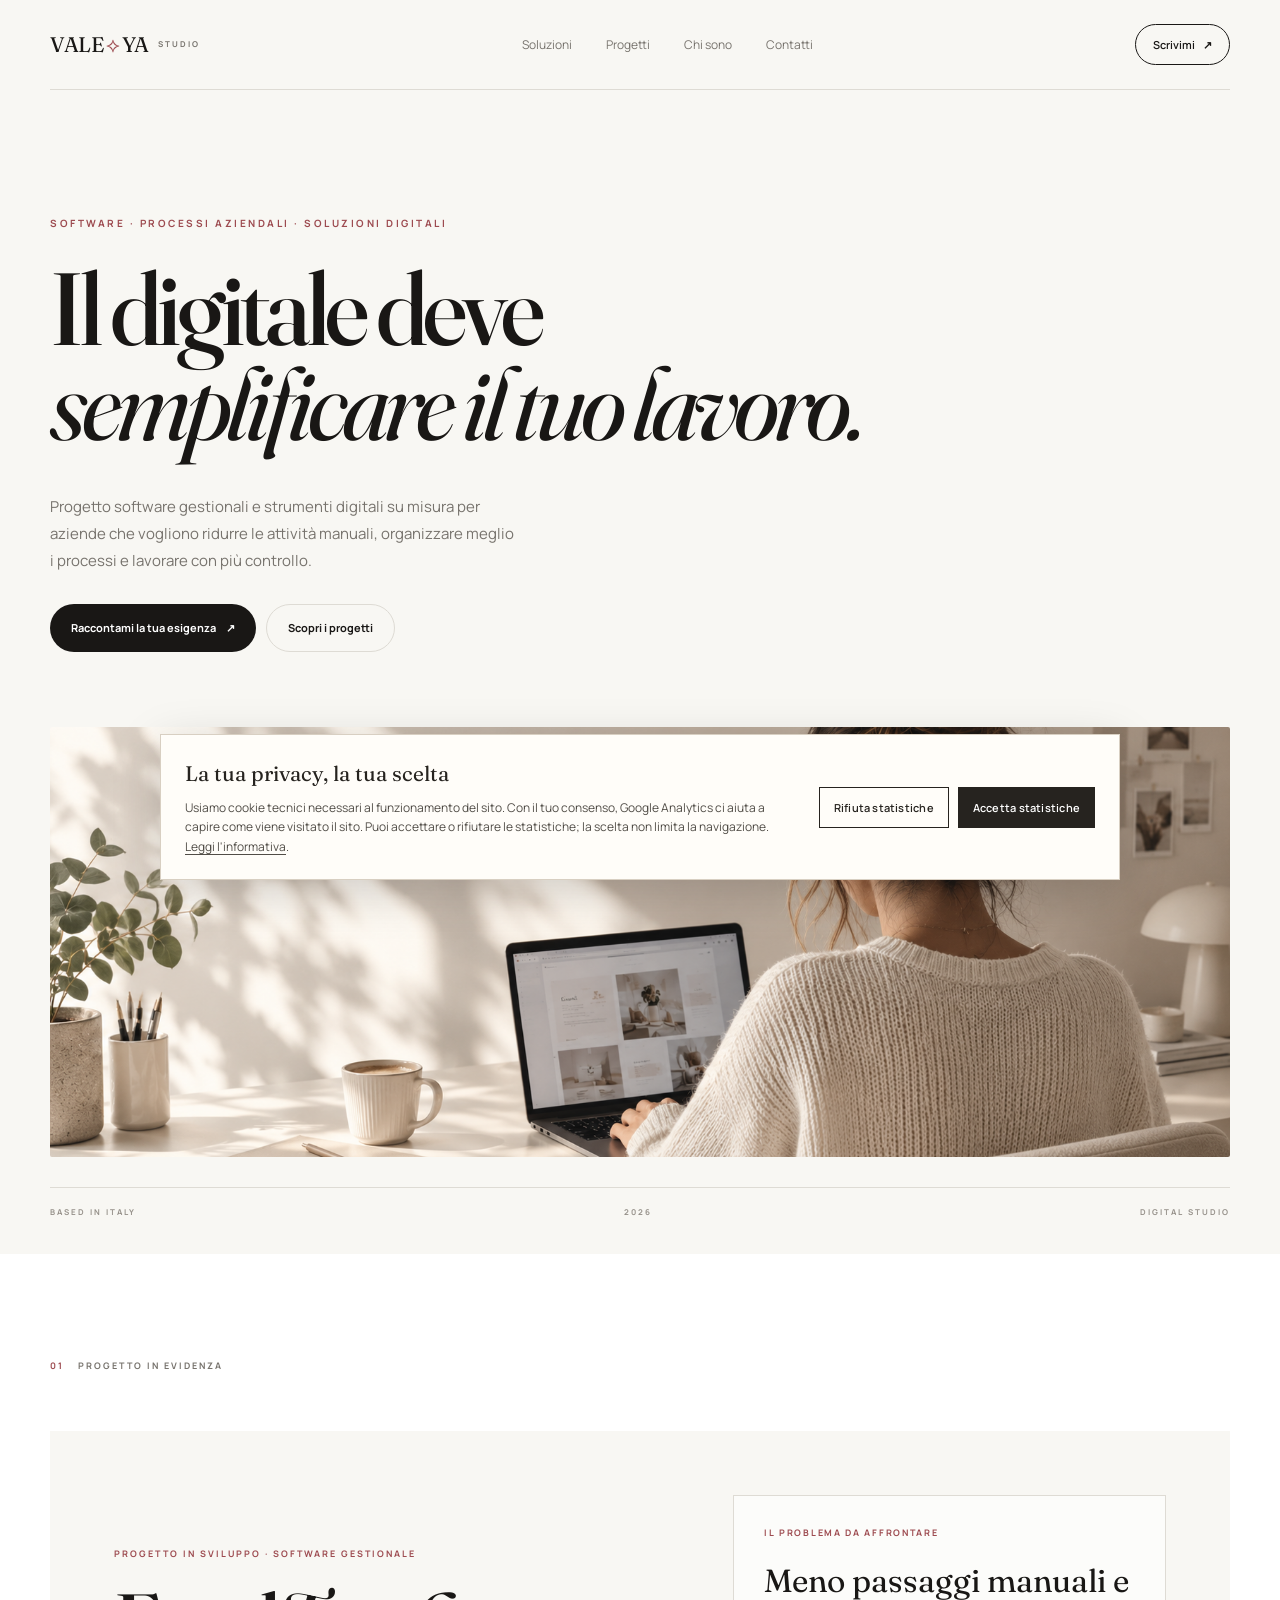
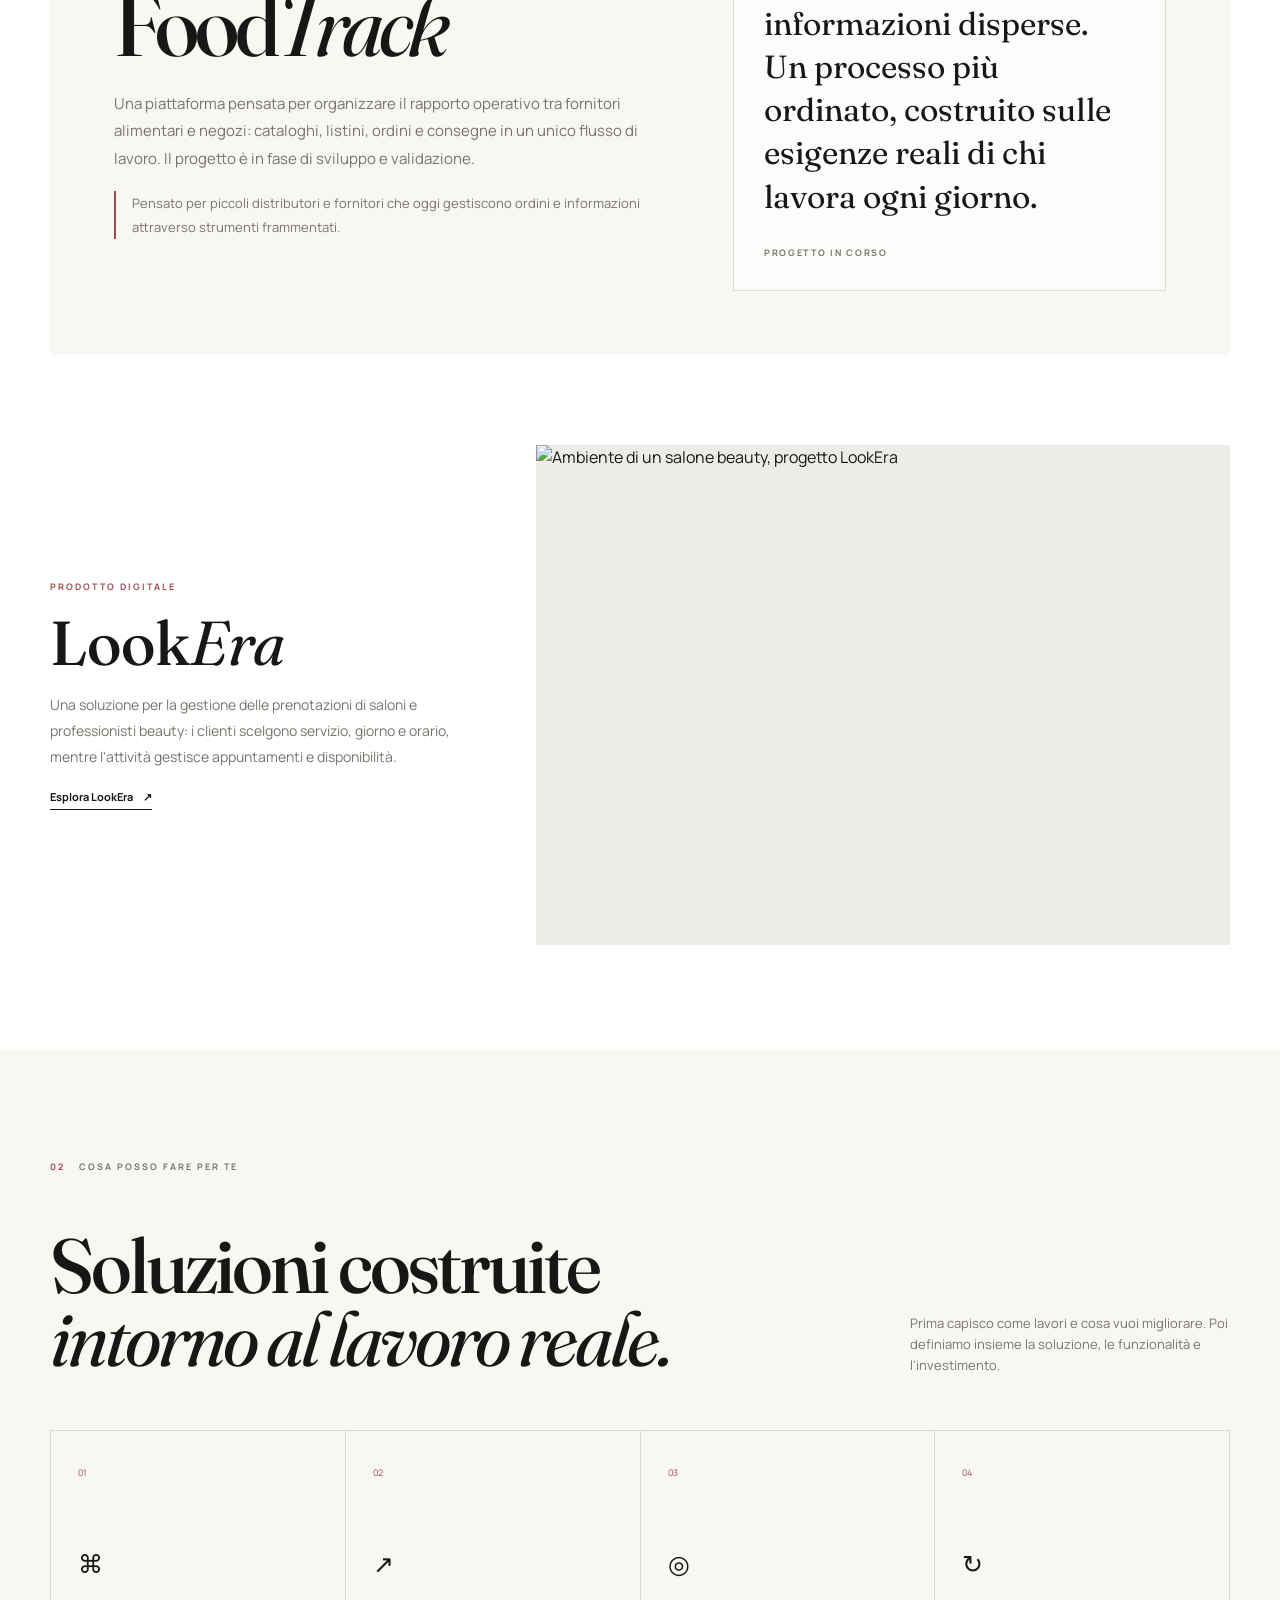
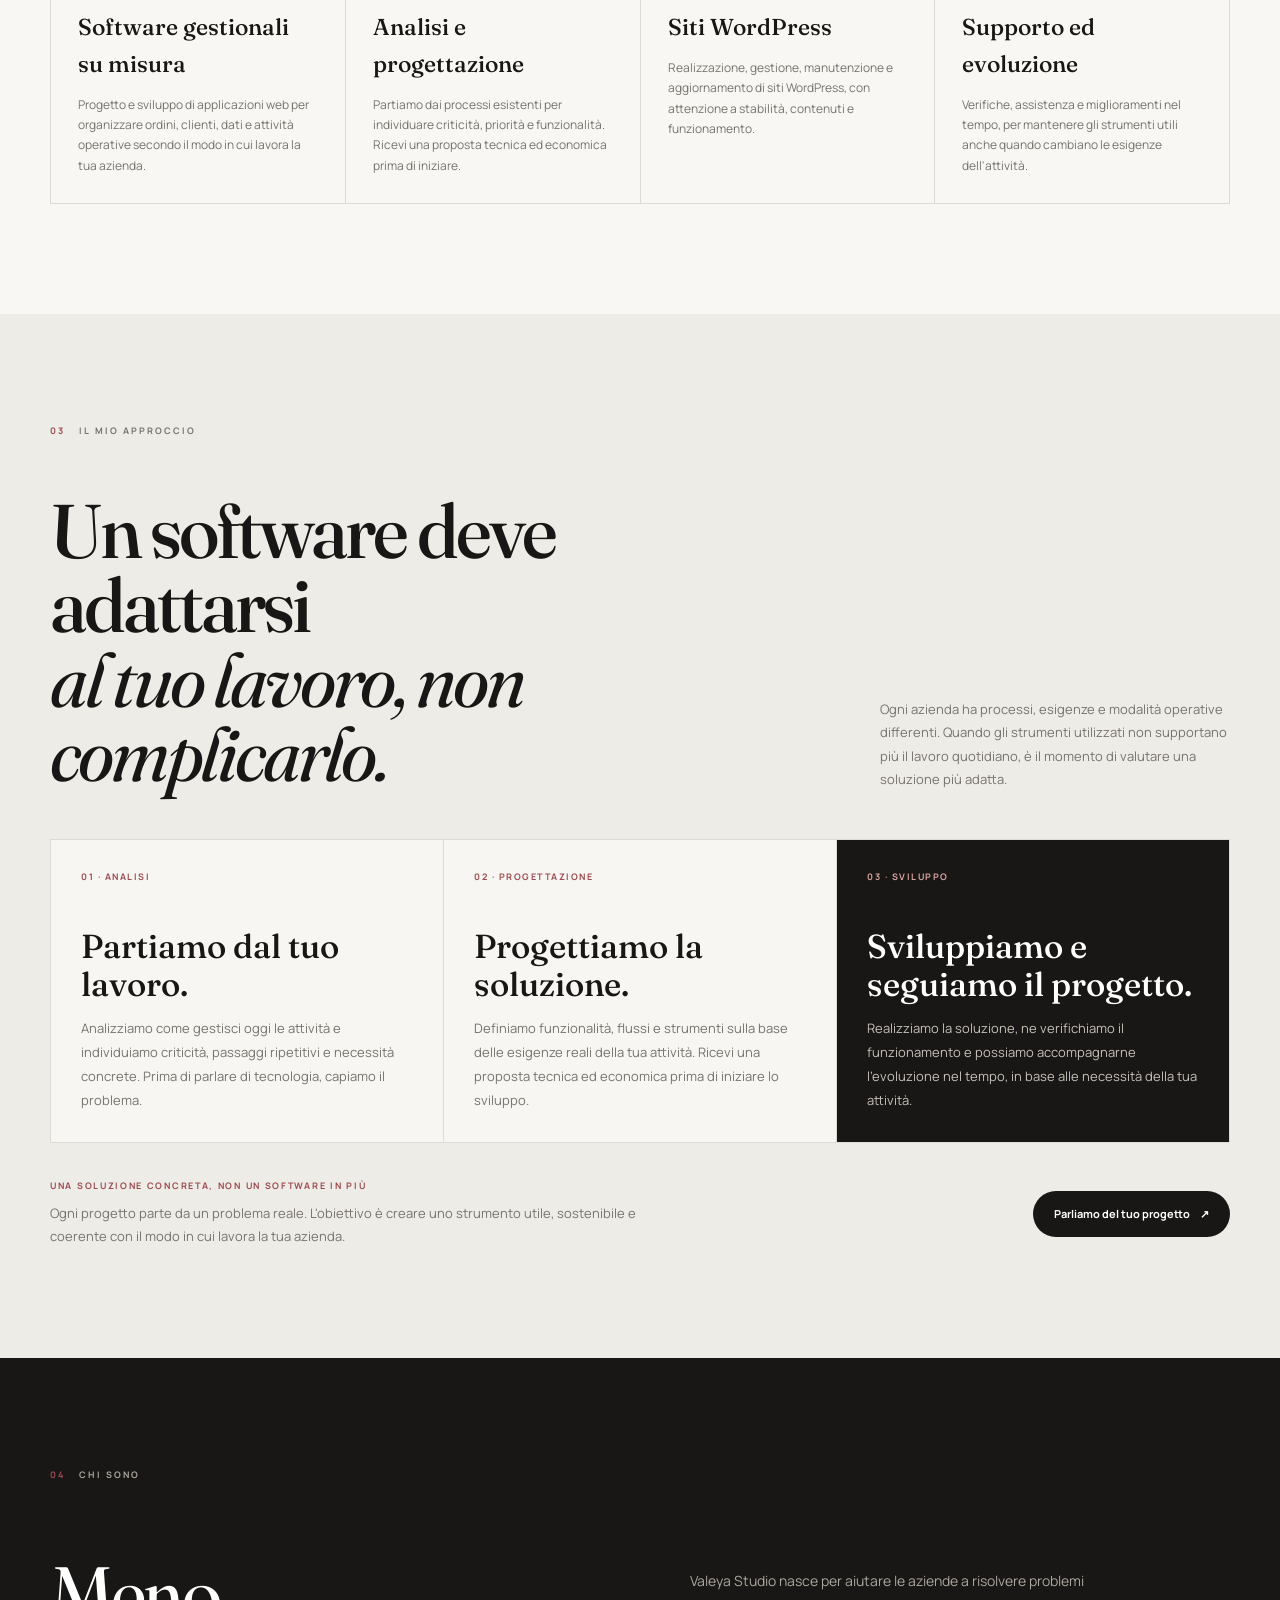
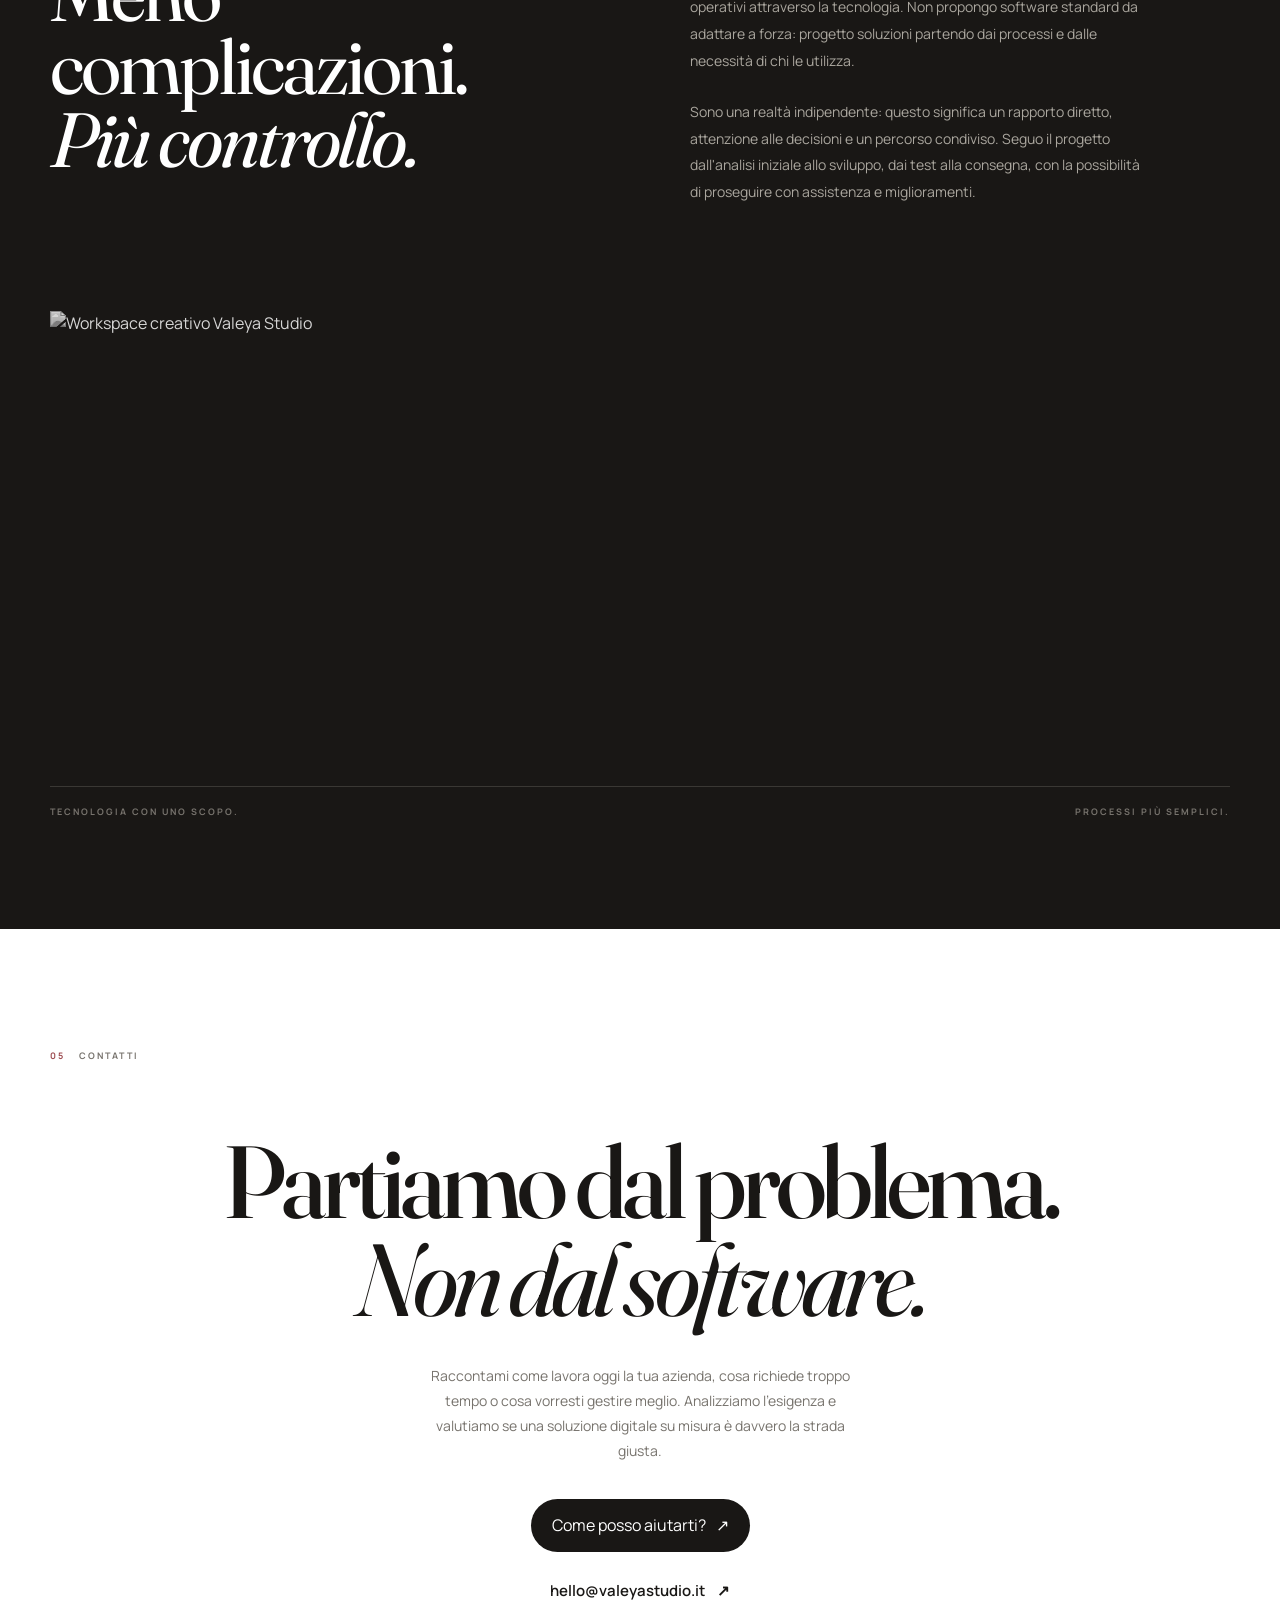
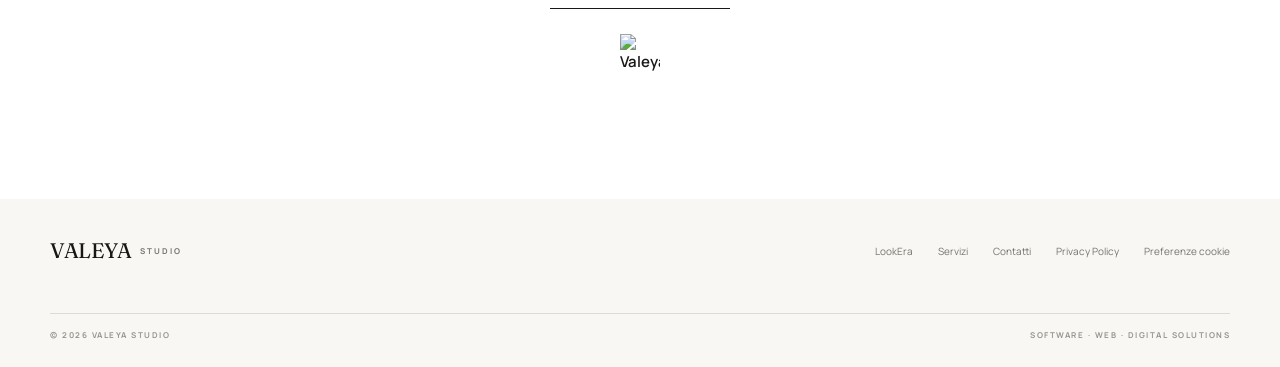
==== commit de936dab: "Update index.html" ====
--- a/index.html
+++ b/index.html
@@ -39,9 +39,24 @@
     "sameAs": ["https://www.instagram.com/valeyastudio/"]
   }
   </script>
-
+  <!-- Google Analytics viene caricato solo dopo il consenso alle statistiche. -->
+
+  <script type="text/javascript">
+    (function(c,l,a,r,i,t,y){
+        c[a]=c[a]||function(){(c[a].q=c[a].q||[]).push(arguments)};
+        t=l.createElement(r);t.async=1;t.src="https://www.clarity.ms/tag/"+i;
+        y=l.getElementsByTagName(r)[0];y.parentNode.insertBefore(t,y);
+    })(window, document, "clarity", "script", "zi5buwgbwr");
+</script>
+
+  <script type="text/javascript">
+    (function(c,l,a,r,i,t,y){
+        c[a]=c[a]||function(){(c[a].q=c[a].q||[]).push(arguments)};
+        t=l.createElement(r);t.async=1;t.src="https://www.clarity.ms/tag/"+i;
+        y=l.getElementsByTagName(r)[0];y.parentNode.insertBefore(t,y);
+    })(window, document, "clarity", "script", "zi5buwgbwr");
+</script>
   
-  <!-- Google Analytics viene caricato solo dopo il consenso alle statistiche. -->
 </head>
 
 <body>
--- a/style.css
+++ b/style.css
@@ -1274,3 +1274,24 @@
     justify-content: center;
   }
 }
+
+/* APPROCCIO VALEYA · ANALISI, PROGETTAZIONE, SVILUPPO */
+.fit-heading h2 {
+  max-width: 760px;
+}
+.fit-card {
+  display: flex;
+  flex-direction: column;
+}
+.fit-card p {
+  font-size: 13px;
+}
+.fit-card-highlight h3 {
+  color: white;
+}
+@media (max-width: 800px) {
+  .fit-heading h2 {
+    font-size: clamp(39px, 11vw, 62px);
+    letter-spacing: -2px;
+  }
+}
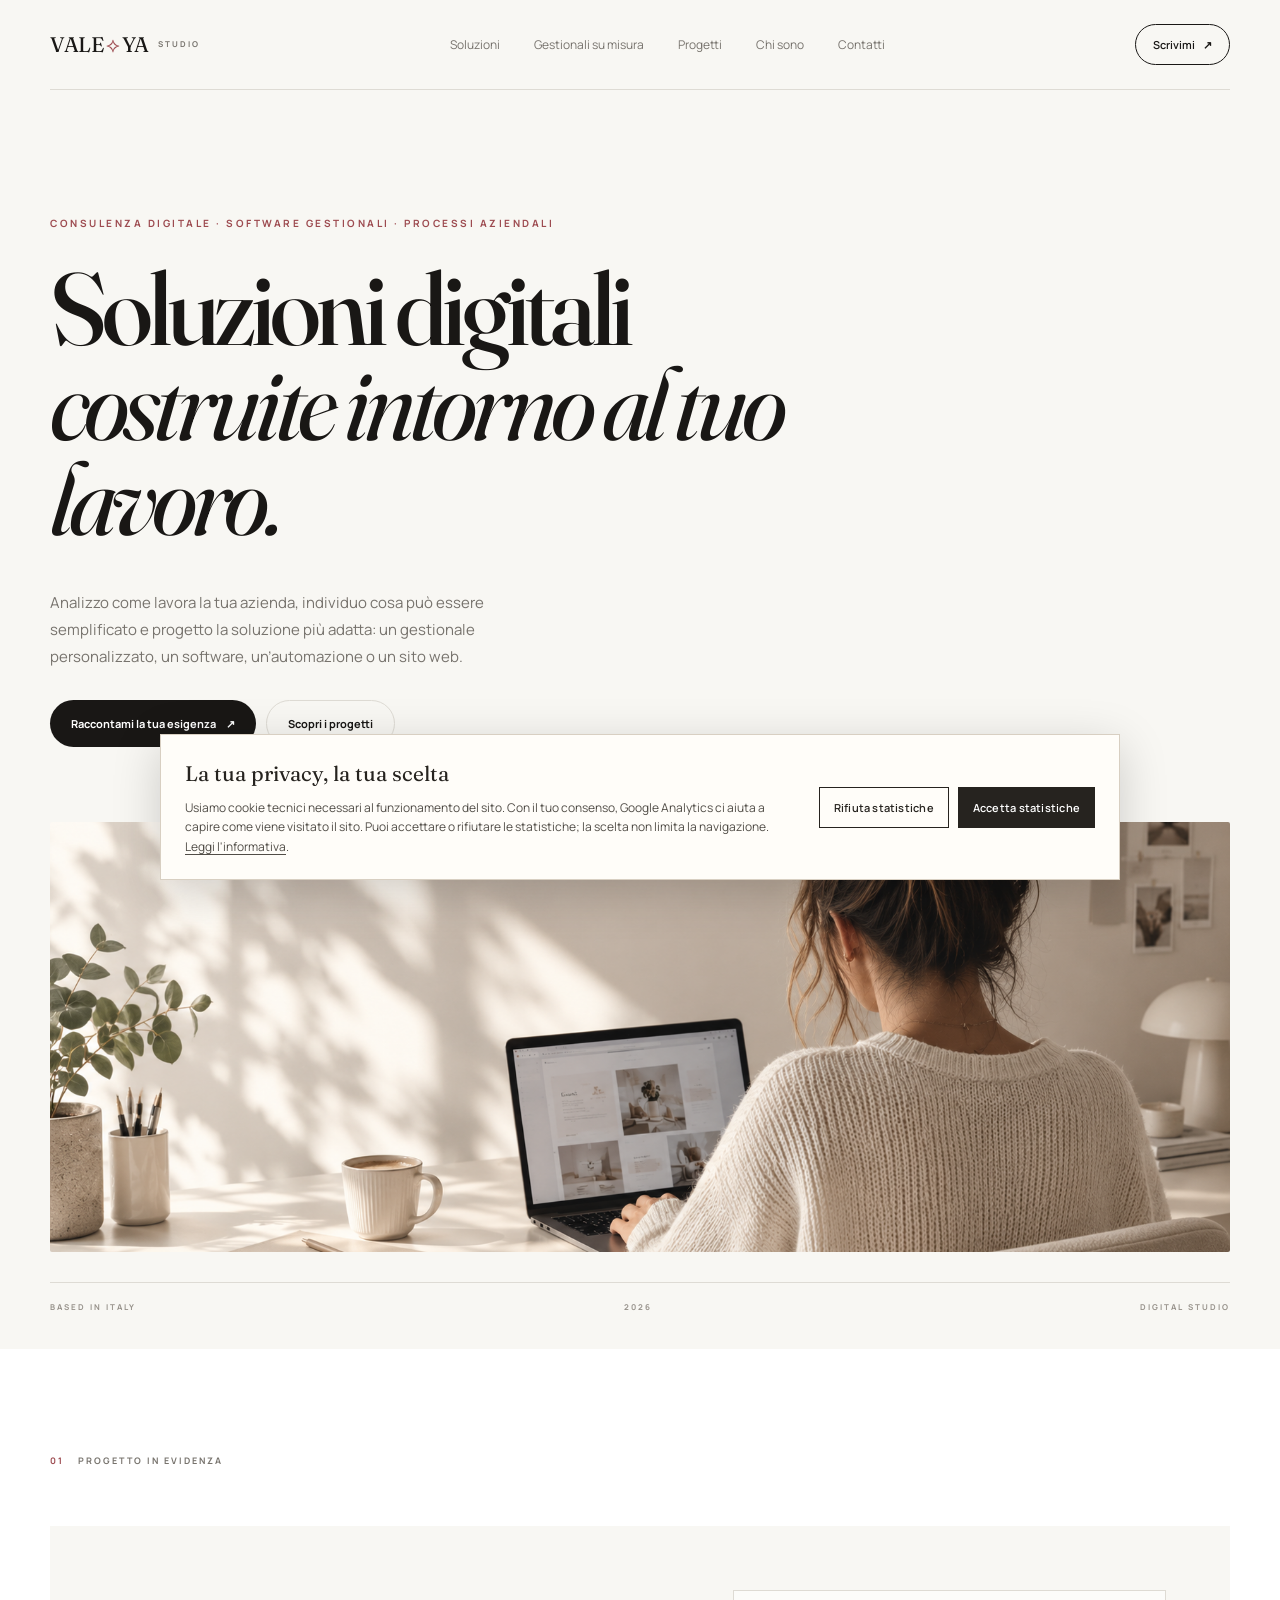
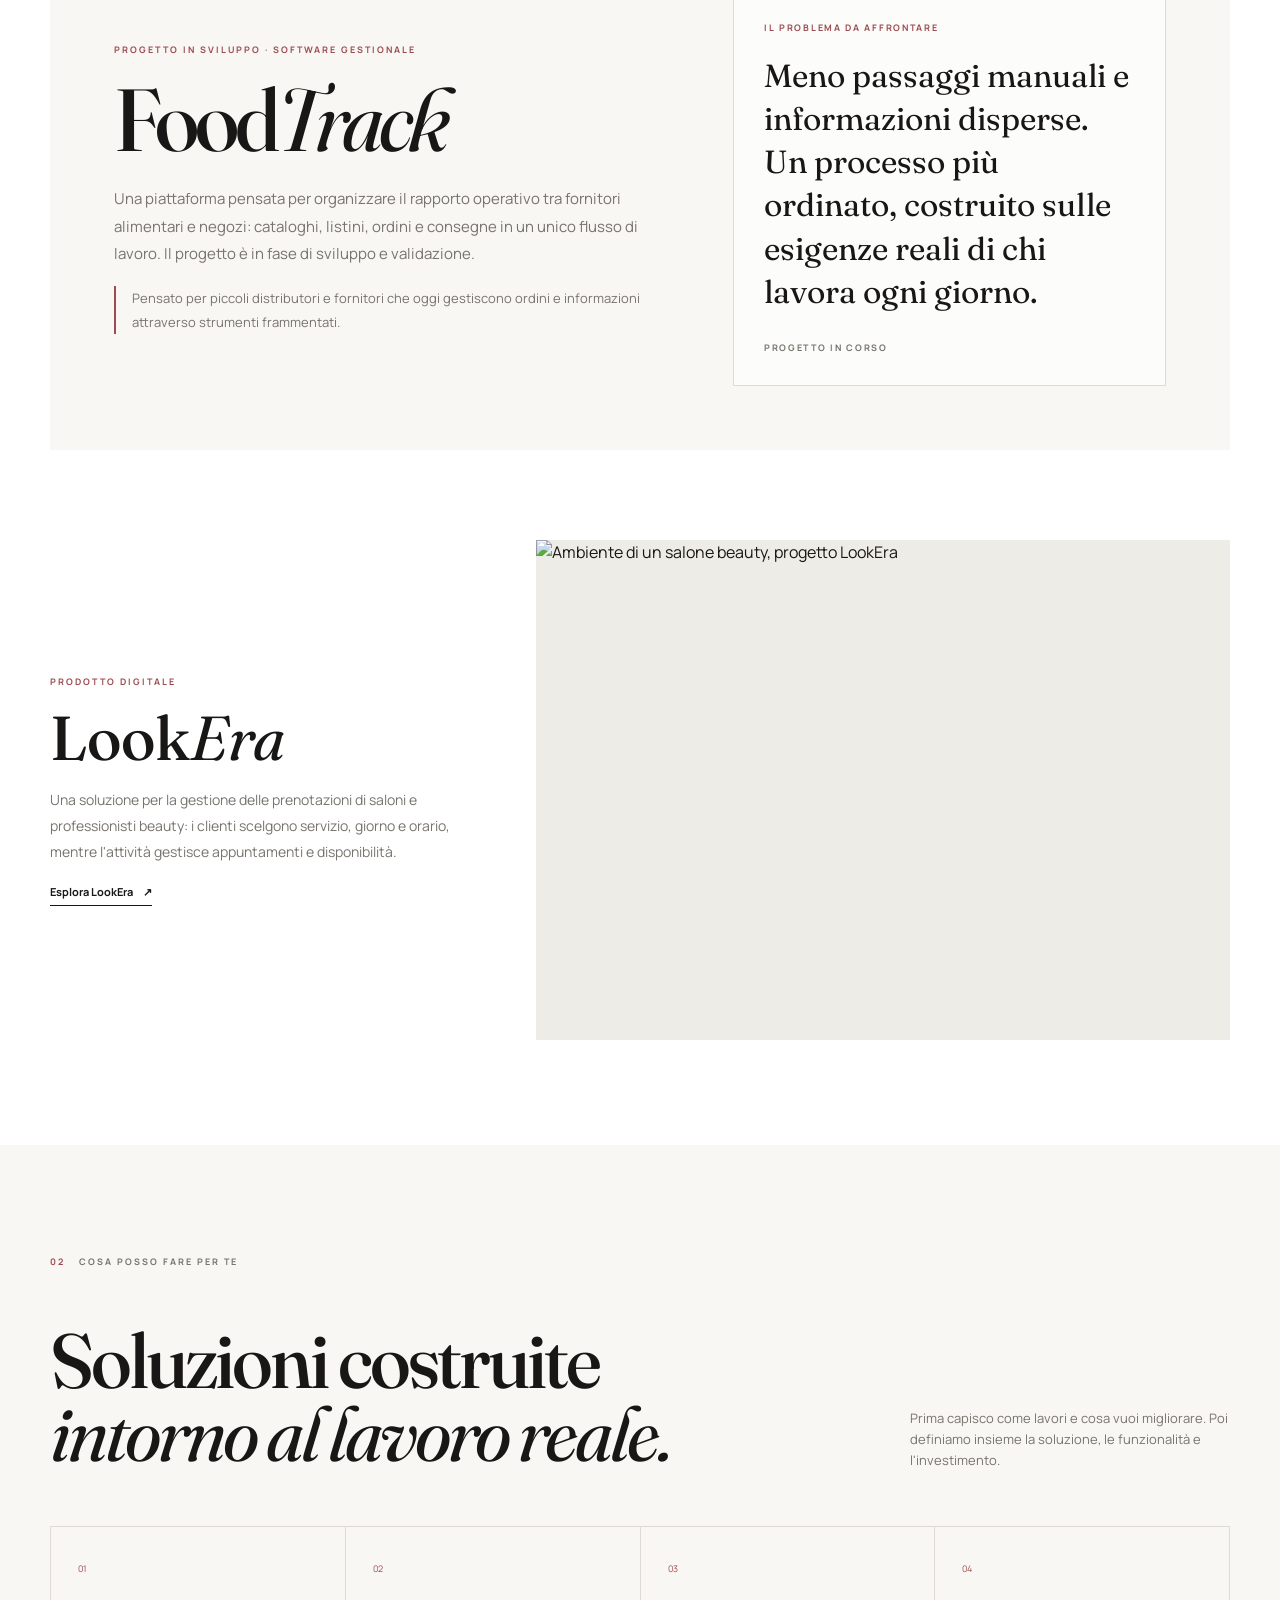
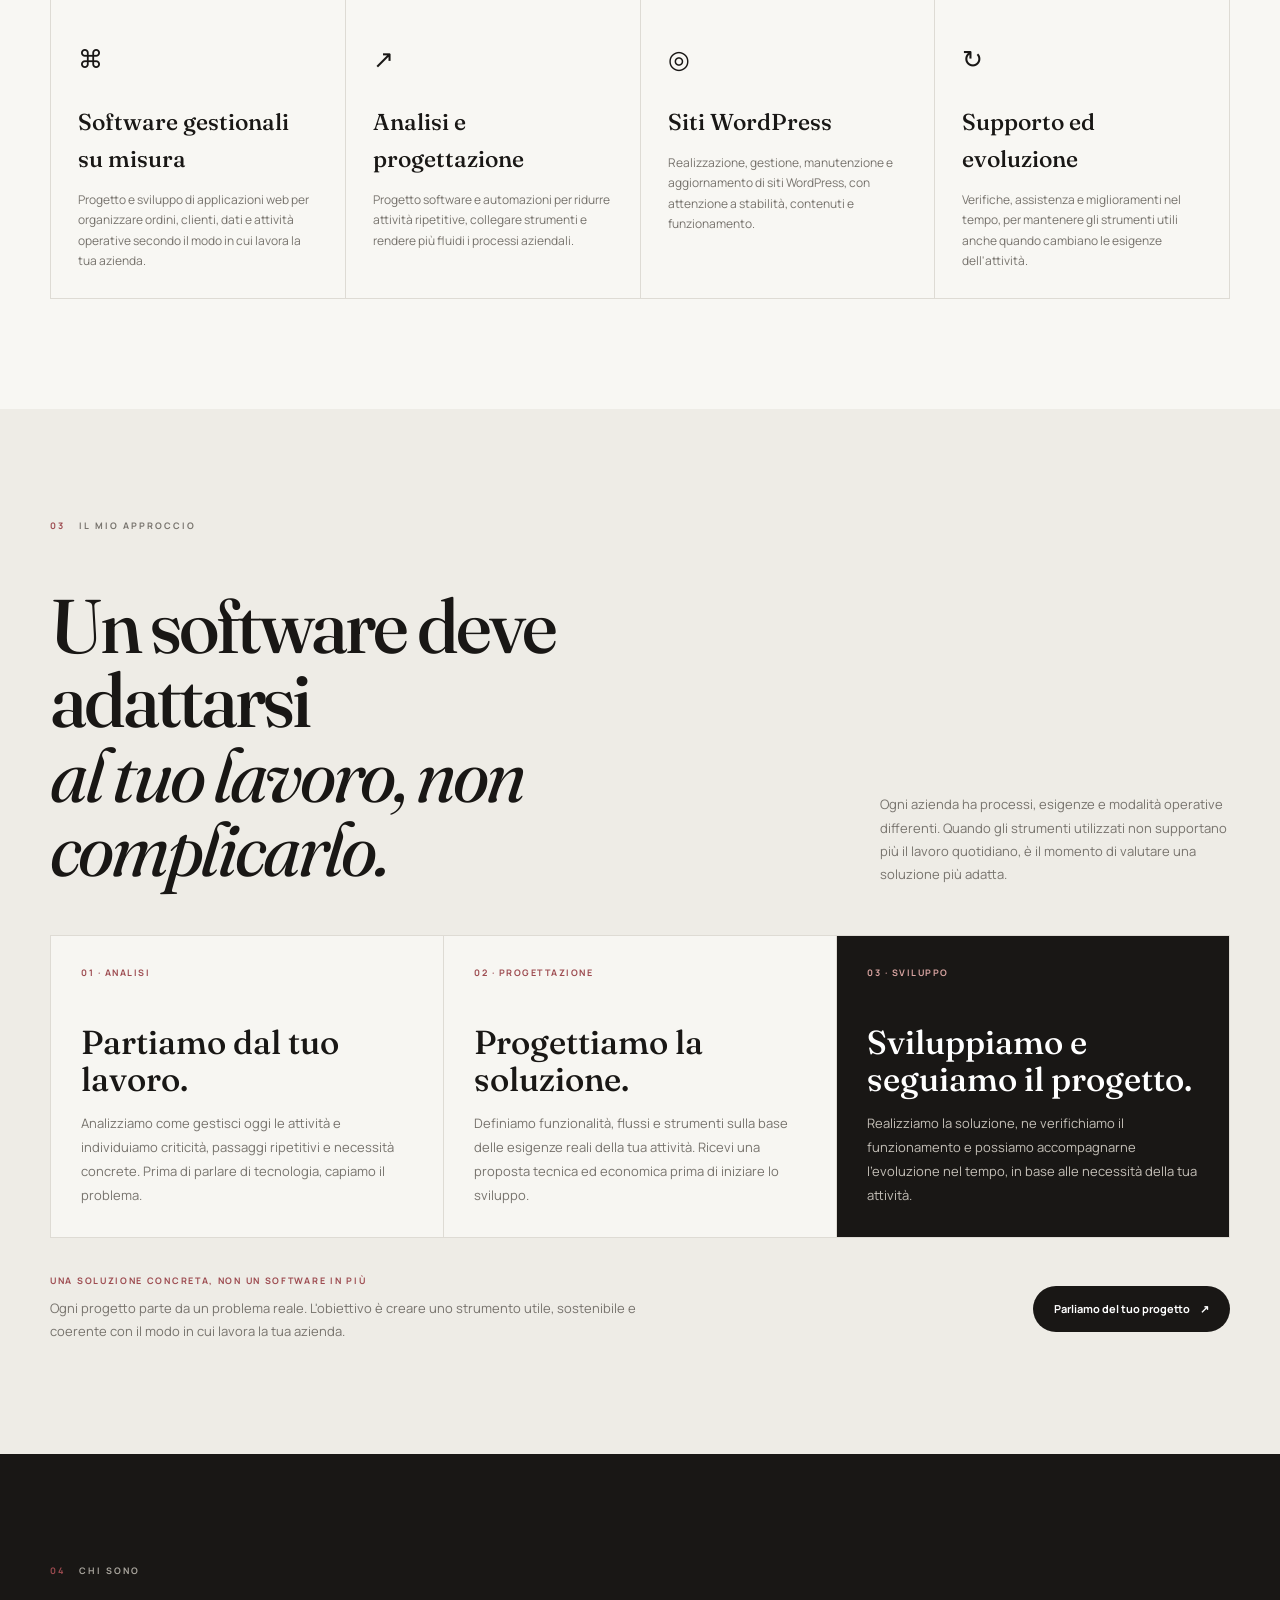
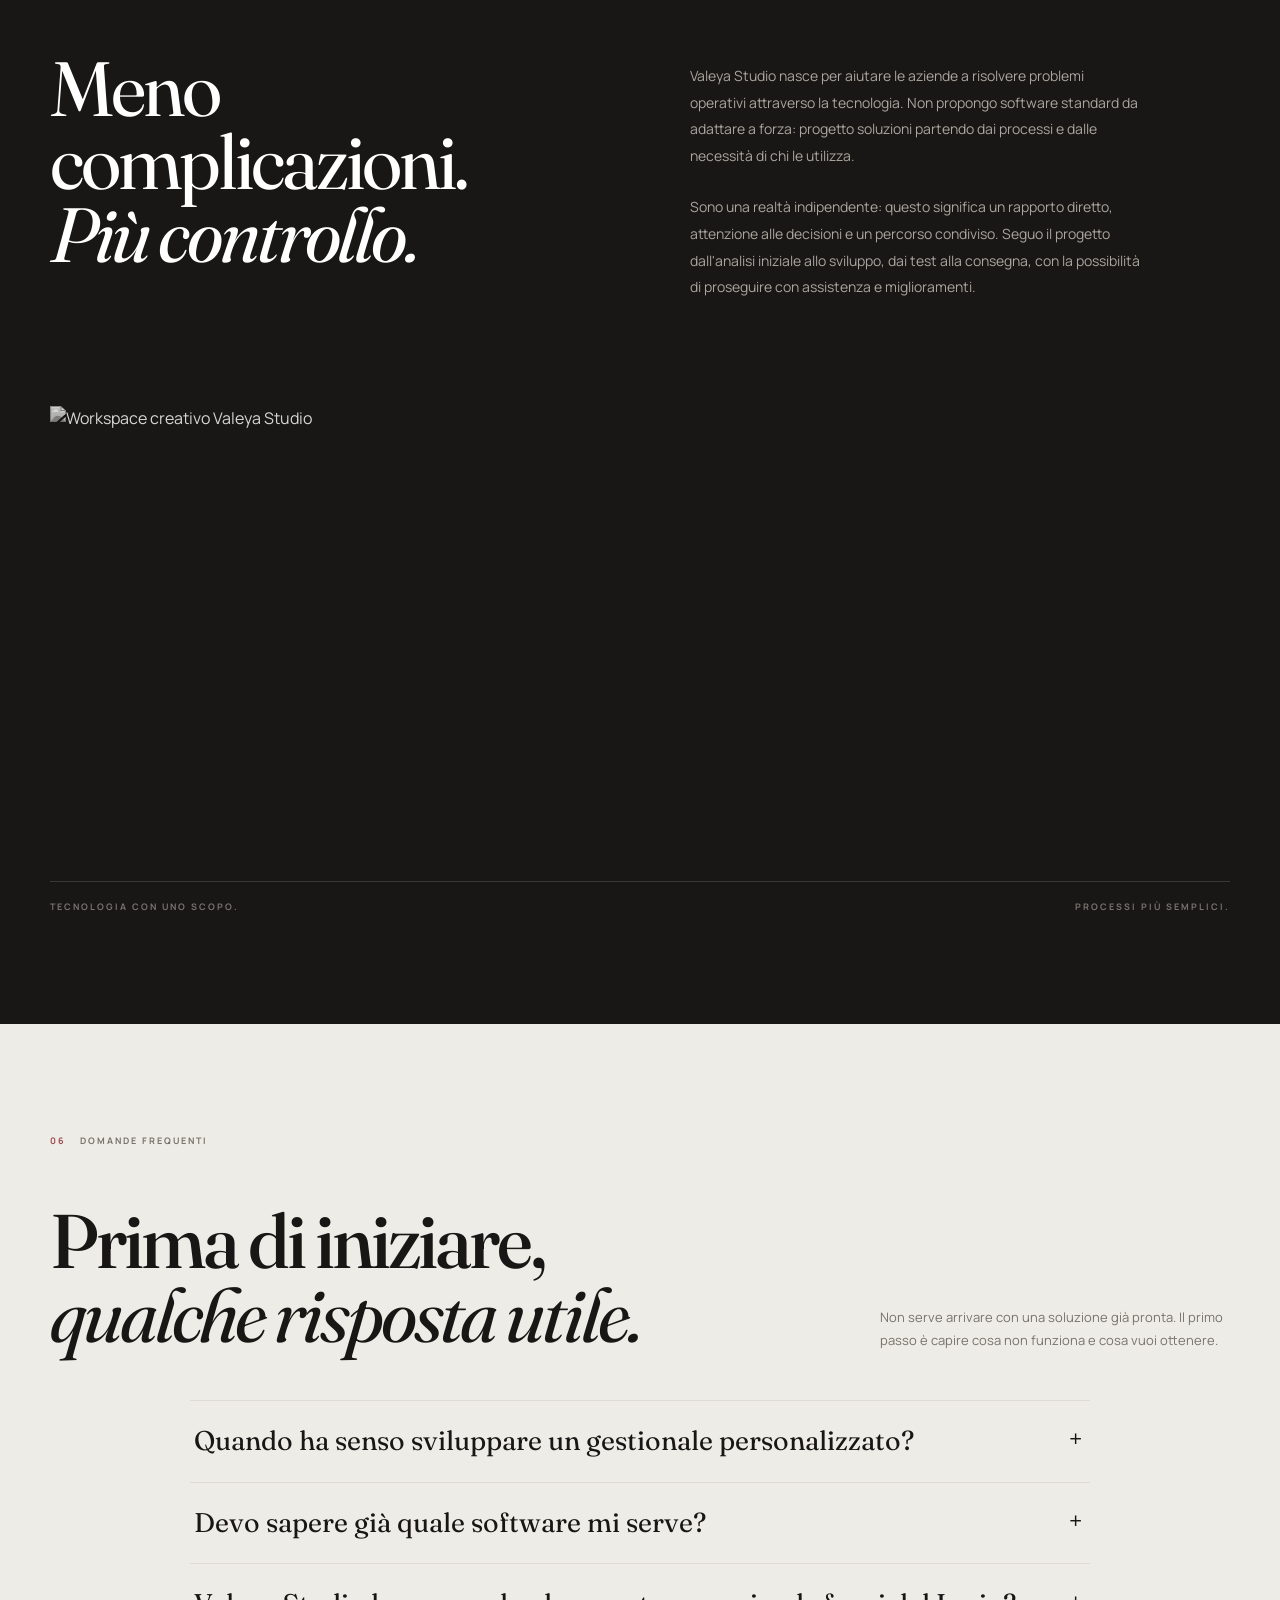
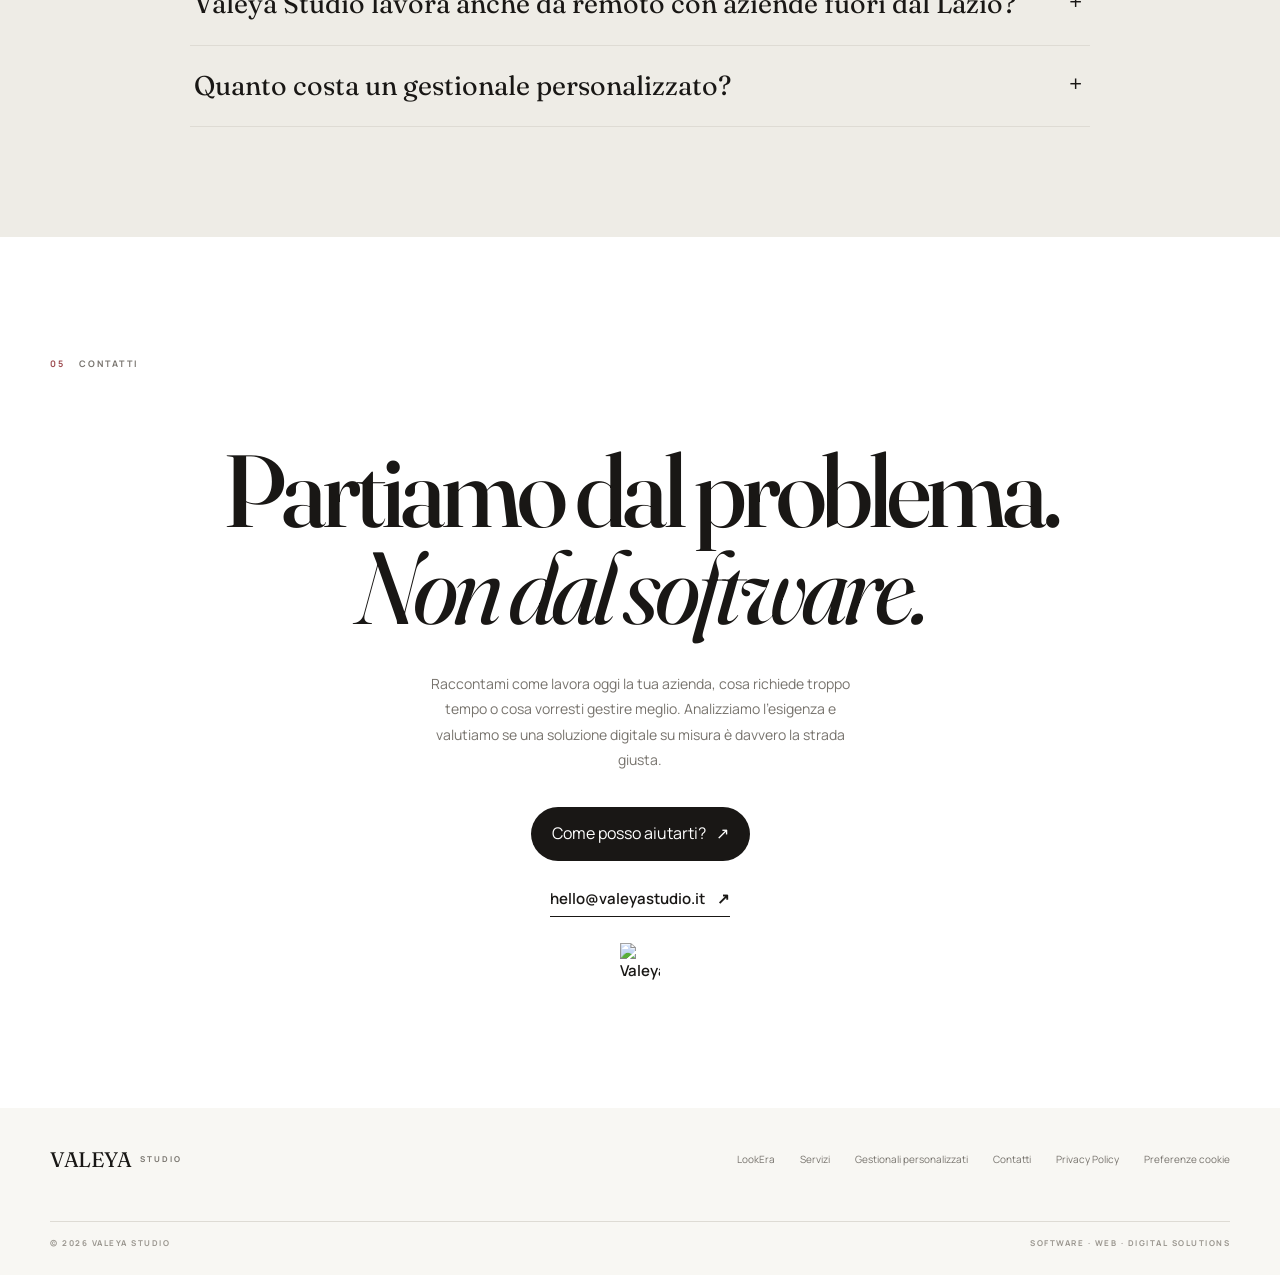
==== commit 21198fda: "Refine Valeya homepage positioning and SEO" ====
--- a/index.html
+++ b/index.html
@@ -6,9 +6,9 @@
   <meta charset="UTF-8">
   <meta name="viewport" content="width=device-width, initial-scale=1">
   <link rel="icon" href="data:image/svg+xml,<svg xmlns='http://www.w3.org/2000/svg' viewBox='0 0 120 100'><text x='8' y='73' font-family='Georgia,serif' font-size='68' fill='white'>V</text><text x='68' y='73' font-family='Georgia,serif' font-size='48' fill='%23D8C3A5'>⟡</text></svg>">
-  <title>Valeya Studio | Software gestionali e soluzioni digitali su misura</title>
-
-  <meta name="description" content="Valeya Studio progetta software gestionali su misura, strumenti digitali e siti WordPress per aziende che vogliono semplificare il lavoro e avere più controllo sui processi.">
+  <title>Gestionali personalizzati e software su misura per aziende | Valeya Studio</title>
+
+  <meta name="description" content="Analisi dei processi e sviluppo di gestionali personalizzati, software e automazioni per aziende e PMI. Soluzioni digitali progettate sul lavoro reale.">
   <link rel="canonical" href="https://valeyastudio.it/">
   <meta name="robots" content="index, follow">
   <link rel="stylesheet" href="style.css">
@@ -16,10 +16,14 @@
   <meta property="og:type" content="website">
   <meta property="og:locale" content="it_IT">
   <meta property="og:site_name" content="Valeya Studio">
-  <meta property="og:title" content="Software gestionali e soluzioni digitali | Valeya Studio">
-  <meta property="og:description" content="Software gestionali su misura, strumenti digitali e siti WordPress per semplificare i processi aziendali.">
+  <meta property="og:title" content="Gestionali personalizzati e software su misura | Valeya Studio">
+  <meta property="og:description" content="Analisi dei processi e sviluppo di gestionali personalizzati, software e automazioni per aziende e PMI.">
   <meta property="og:url" content="https://valeyastudio.it/">
   <meta name="twitter:card" content="summary_large_image">
+  <meta name="twitter:title" content="Gestionali personalizzati e software su misura | Valeya Studio">
+  <meta name="twitter:description" content="Partiamo dai problemi operativi della tua azienda e progettiamo la soluzione digitale più adatta.">
+  <meta property="og:image" content="https://valeyastudio.it/hero.png">
+  <meta name="twitter:image" content="https://valeyastudio.it/hero.png">
 
 
   <link rel="preconnect" href="https://fonts.googleapis.com">
@@ -34,7 +38,8 @@
     "name": "Valeya Studio",
     "url": "https://valeyastudio.it/",
     "email": "hello@valeyastudio.it",
-    "description": "Valeya Studio progetta software gestionali su misura, strumenti digitali e siti WordPress per semplificare i processi aziendali.",
+    "description": "Valeya Studio analizza i processi aziendali e progetta gestionali personalizzati, software, automazioni e siti WordPress su misura.",
+    "serviceType": ["Consulenza per soluzioni digitali", "Sviluppo software gestionali personalizzati", "Automazione dei processi aziendali", "Sviluppo e gestione siti WordPress"],
     "areaServed": "IT",
     "sameAs": ["https://www.instagram.com/valeyastudio/"]
   }
@@ -73,6 +78,7 @@
 
 <nav class="nav-links">
   <a href="#servizi">Soluzioni</a>
+  <a href="/software-gestionali-personalizzati.html">Gestionali su misura</a>
   <a href="#progetti">Progetti</a>
   <a href="/chi-sono.html">Chi sono</a>
   <a href="#contatti">Contatti</a>
@@ -93,16 +99,16 @@
 <section class="hero">
 
   <div class="hero-eyebrow">
-    SOFTWARE · PROCESSI AZIENDALI · SOLUZIONI DIGITALI
+    CONSULENZA DIGITALE · SOFTWARE GESTIONALI · PROCESSI AZIENDALI
   </div>
 
   <h1>
-    Il digitale deve<br>
-    <em>semplificare il tuo lavoro.</em>
+    Soluzioni digitali<br>
+    <em>costruite intorno al tuo lavoro.</em>
   </h1>
 
   <p class="hero-description">
-    Progetto software gestionali e strumenti digitali su misura per aziende che vogliono ridurre le attività manuali, organizzare meglio i processi e lavorare con più controllo.
+    Analizzo come lavora la tua azienda, individuo cosa può essere semplificato e progetto la soluzione più adatta: un gestionale personalizzato, un software, un’automazione o un sito web.
   </p>
 
   <div class="hero-actions">
@@ -211,7 +217,7 @@
       <span class="service-number">02</span>
       <div class="service-icon">↗</div>
       <h3>Analisi e progettazione</h3>
-      <p>Partiamo dai processi esistenti per individuare criticità, priorità e funzionalità. Ricevi una proposta tecnica ed economica prima di iniziare.</p>
+      <p>Progetto software e automazioni per ridurre attività ripetitive, collegare strumenti e rendere più fluidi i processi aziendali.</p>
     </article>
 
     <article class="service-card">
@@ -323,6 +329,32 @@
   </div>
 
 </section>
+
+
+
+<!-- FAQ · DOMANDE SULLE SOLUZIONI DIGITALI -->
+<section class="fit-section" id="domande-frequenti">
+  <div class="section-label"><span>06</span> DOMANDE FREQUENTI</div>
+  <div class="fit-heading">
+    <h2>Prima di iniziare,<br><em>qualche risposta utile.</em></h2>
+    <p>Non serve arrivare con una soluzione già pronta. Il primo passo è capire cosa non funziona e cosa vuoi ottenere.</p>
+  </div>
+  <div class="faq-list">
+    <details><summary>Quando ha senso sviluppare un gestionale personalizzato?</summary><p>Quando i software standard non seguono il modo in cui lavora la tua azienda, oppure quando ordini, clienti, dati e attività sono distribuiti tra fogli di calcolo, messaggi e strumenti separati. Un gestionale su misura viene progettato sulle esigenze e sui processi che deve supportare.</p></details>
+    <details><summary>Devo sapere già quale software mi serve?</summary><p>No. Puoi partire descrivendo il problema, le attività che richiedono troppo tempo o gli errori che vorresti ridurre. Analizzo il processo e ti aiuto a valutare quale soluzione digitale sia più adatta, anche se non è necessariamente un nuovo software.</p></details>
+    <details><summary>Valeya Studio lavora anche da remoto con aziende fuori dal Lazio?</summary><p>Sì. Il confronto, l'analisi dei requisiti e la gestione del progetto possono svolgersi da remoto con aziende in tutta Italia.</p></details>
+    <details><summary>Quanto costa un gestionale personalizzato?</summary><p>Il costo dipende dai processi da gestire, dalle funzionalità, dalle integrazioni e dal livello di complessità. Dopo un primo confronto definisco una proposta tecnica ed economica con attività, tempi e perimetro del progetto.</p></details>
+  </div>
+</section>
+<style>
+  .faq-list{max-width:900px;margin:0 auto;border-top:1px solid var(--line)}
+  .faq-list details{border-bottom:1px solid var(--line);padding:22px 4px}
+  .faq-list summary{cursor:pointer;list-style:none;font-family:var(--serif);font-size:clamp(20px,2.4vw,27px);line-height:1.35;padding-right:28px;position:relative}
+  .faq-list summary::-webkit-details-marker{display:none}
+  .faq-list summary:after{content:"+";position:absolute;right:4px;top:0;font-family:Manrope,sans-serif;font-size:23px}
+  .faq-list details[open] summary:after{content:"−"}
+  .faq-list details p{max-width:760px;color:var(--gray);font-size:13px;line-height:1.85;margin:15px 0 0}
+</style>
 
 
 <!-- CONTACT -->
@@ -391,6 +423,8 @@
     <a href="#servizi">
       Servizi
     </a>
+
+    <a href="/software-gestionali-personalizzati.html">Gestionali personalizzati</a>
 
     <a href="#contatti">
       Contatti
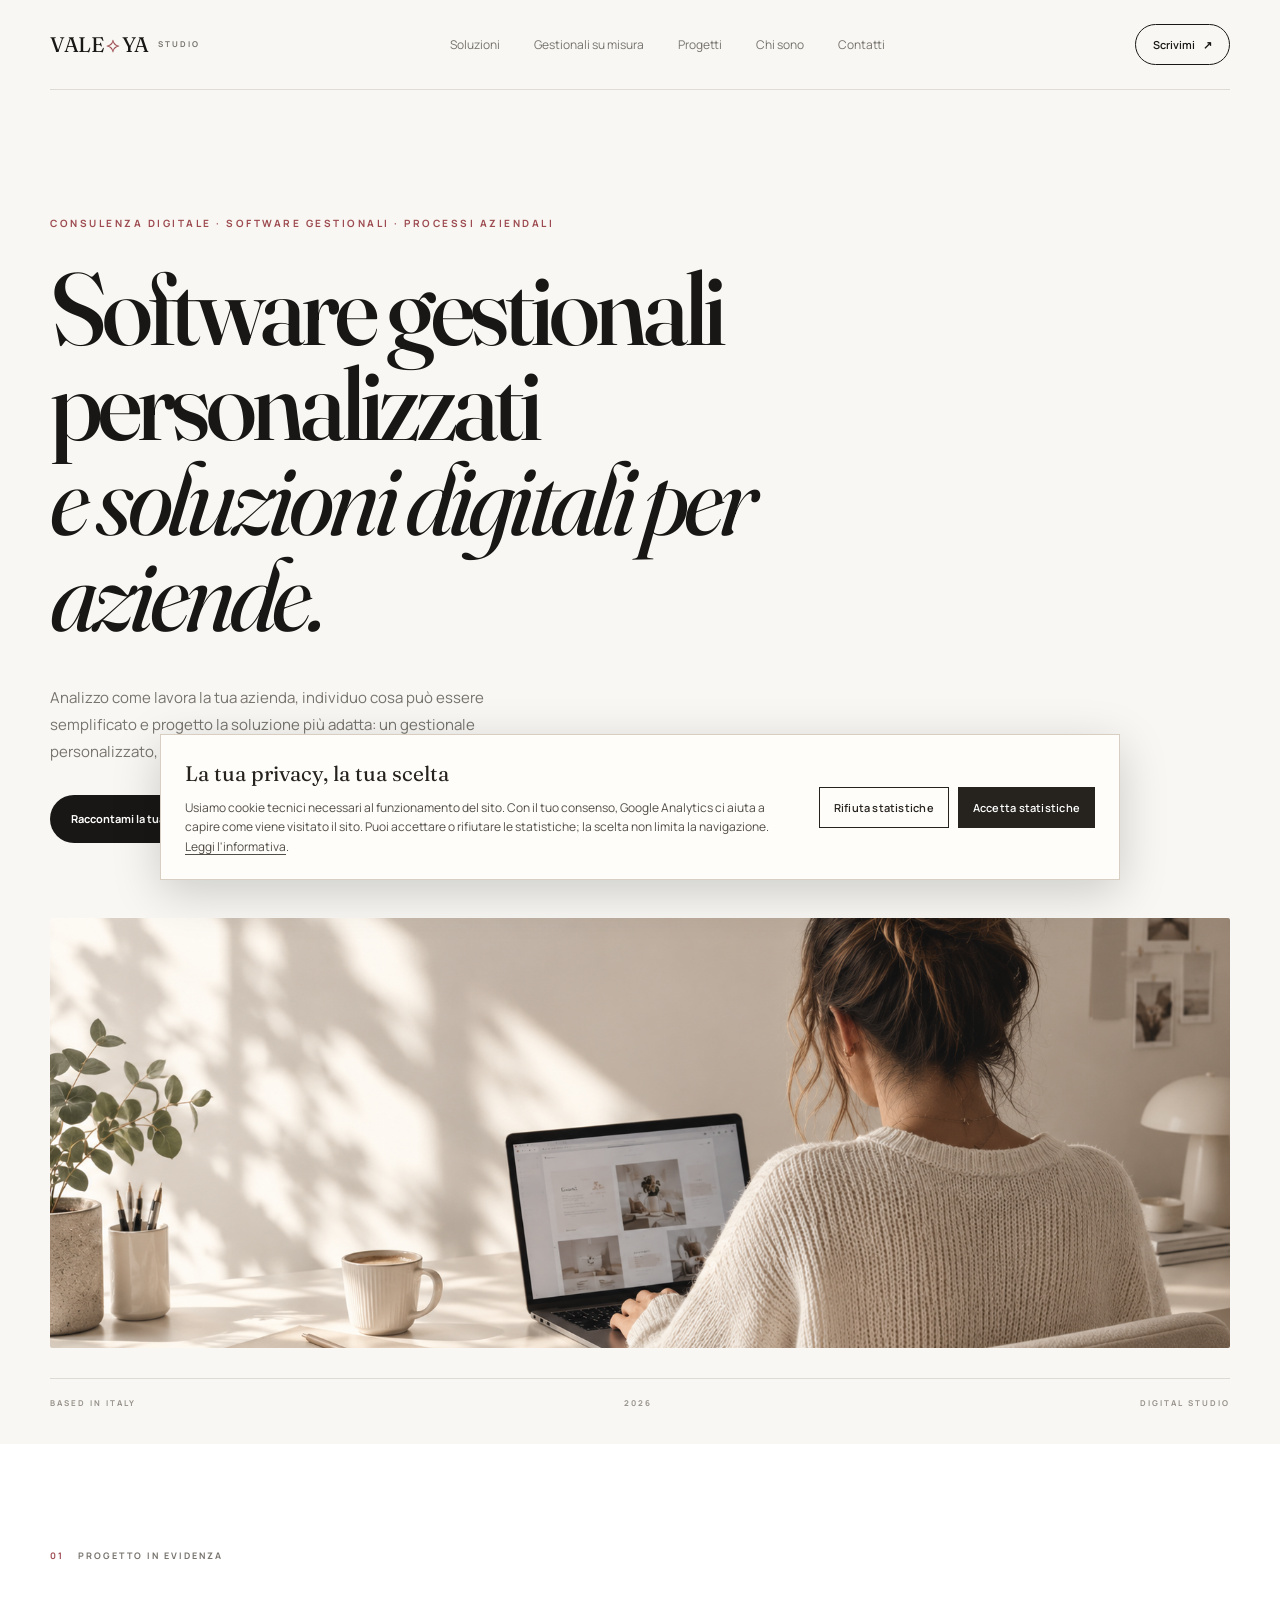
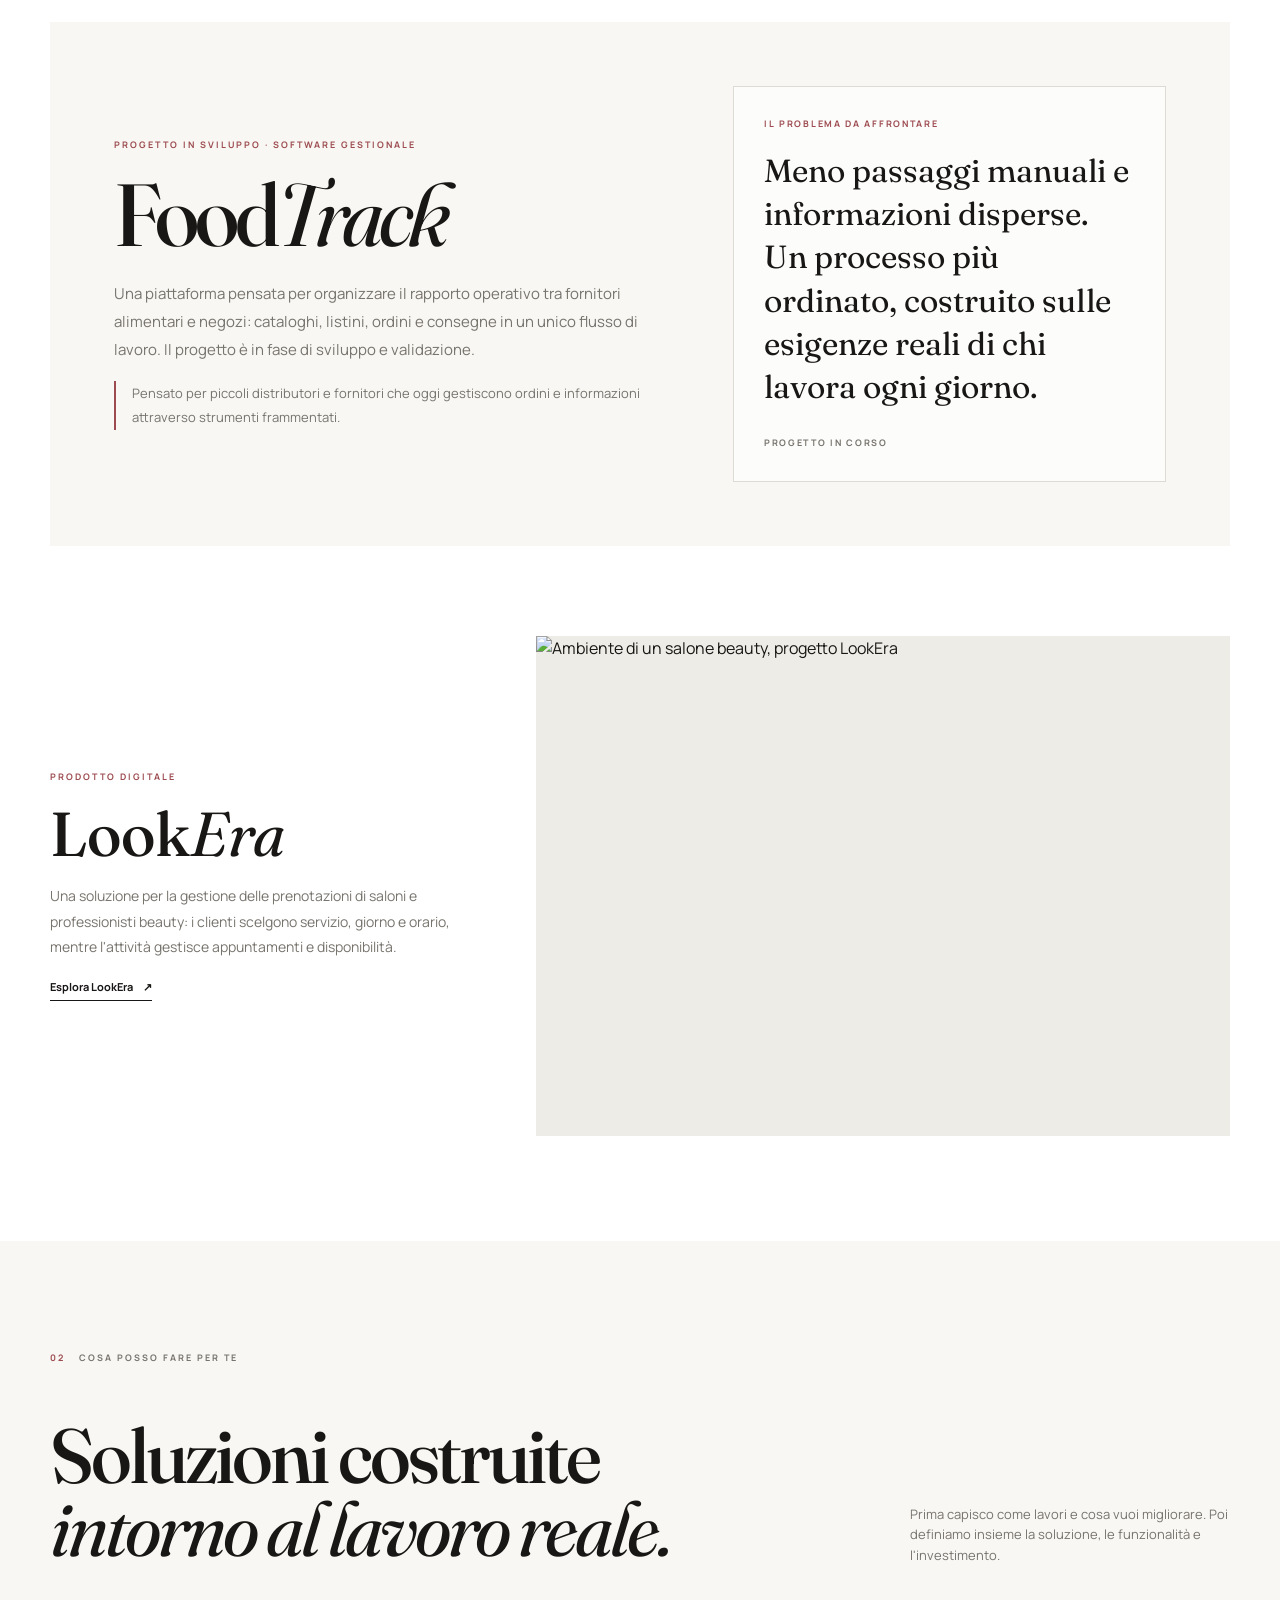
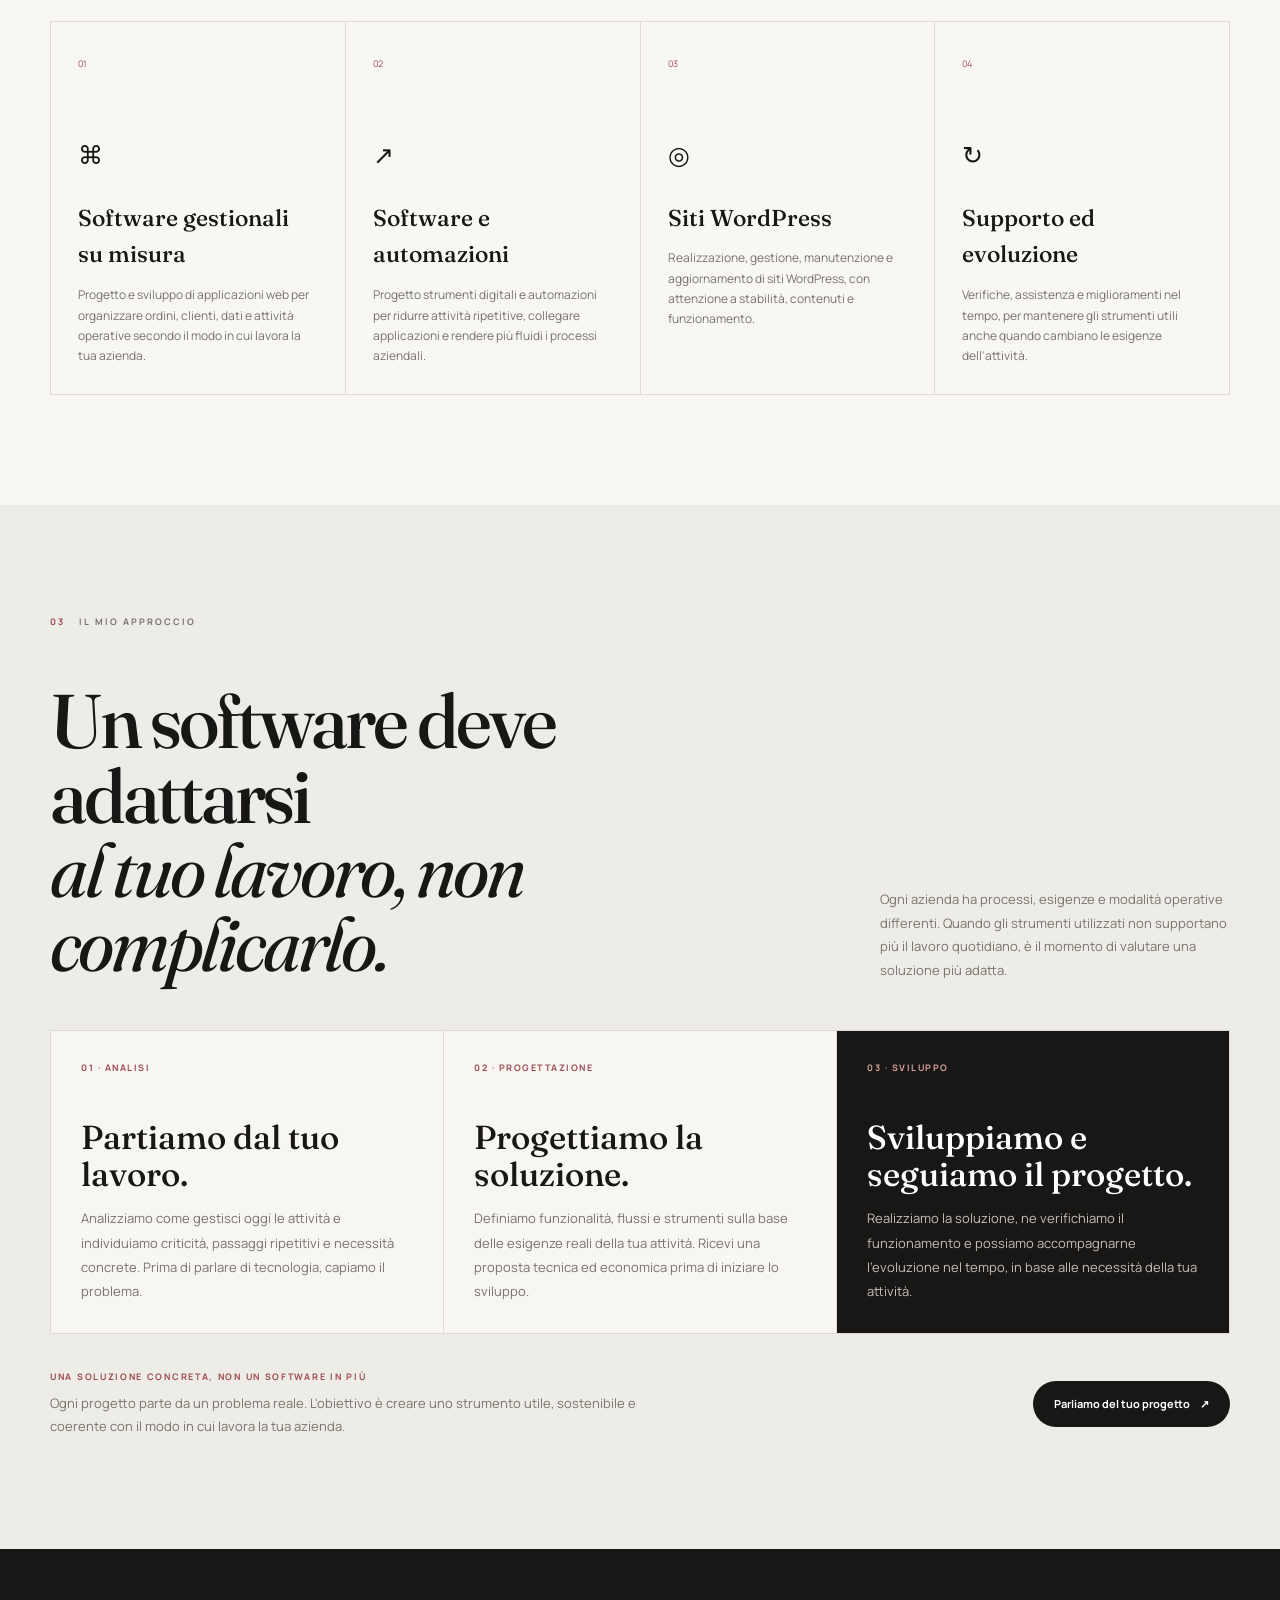
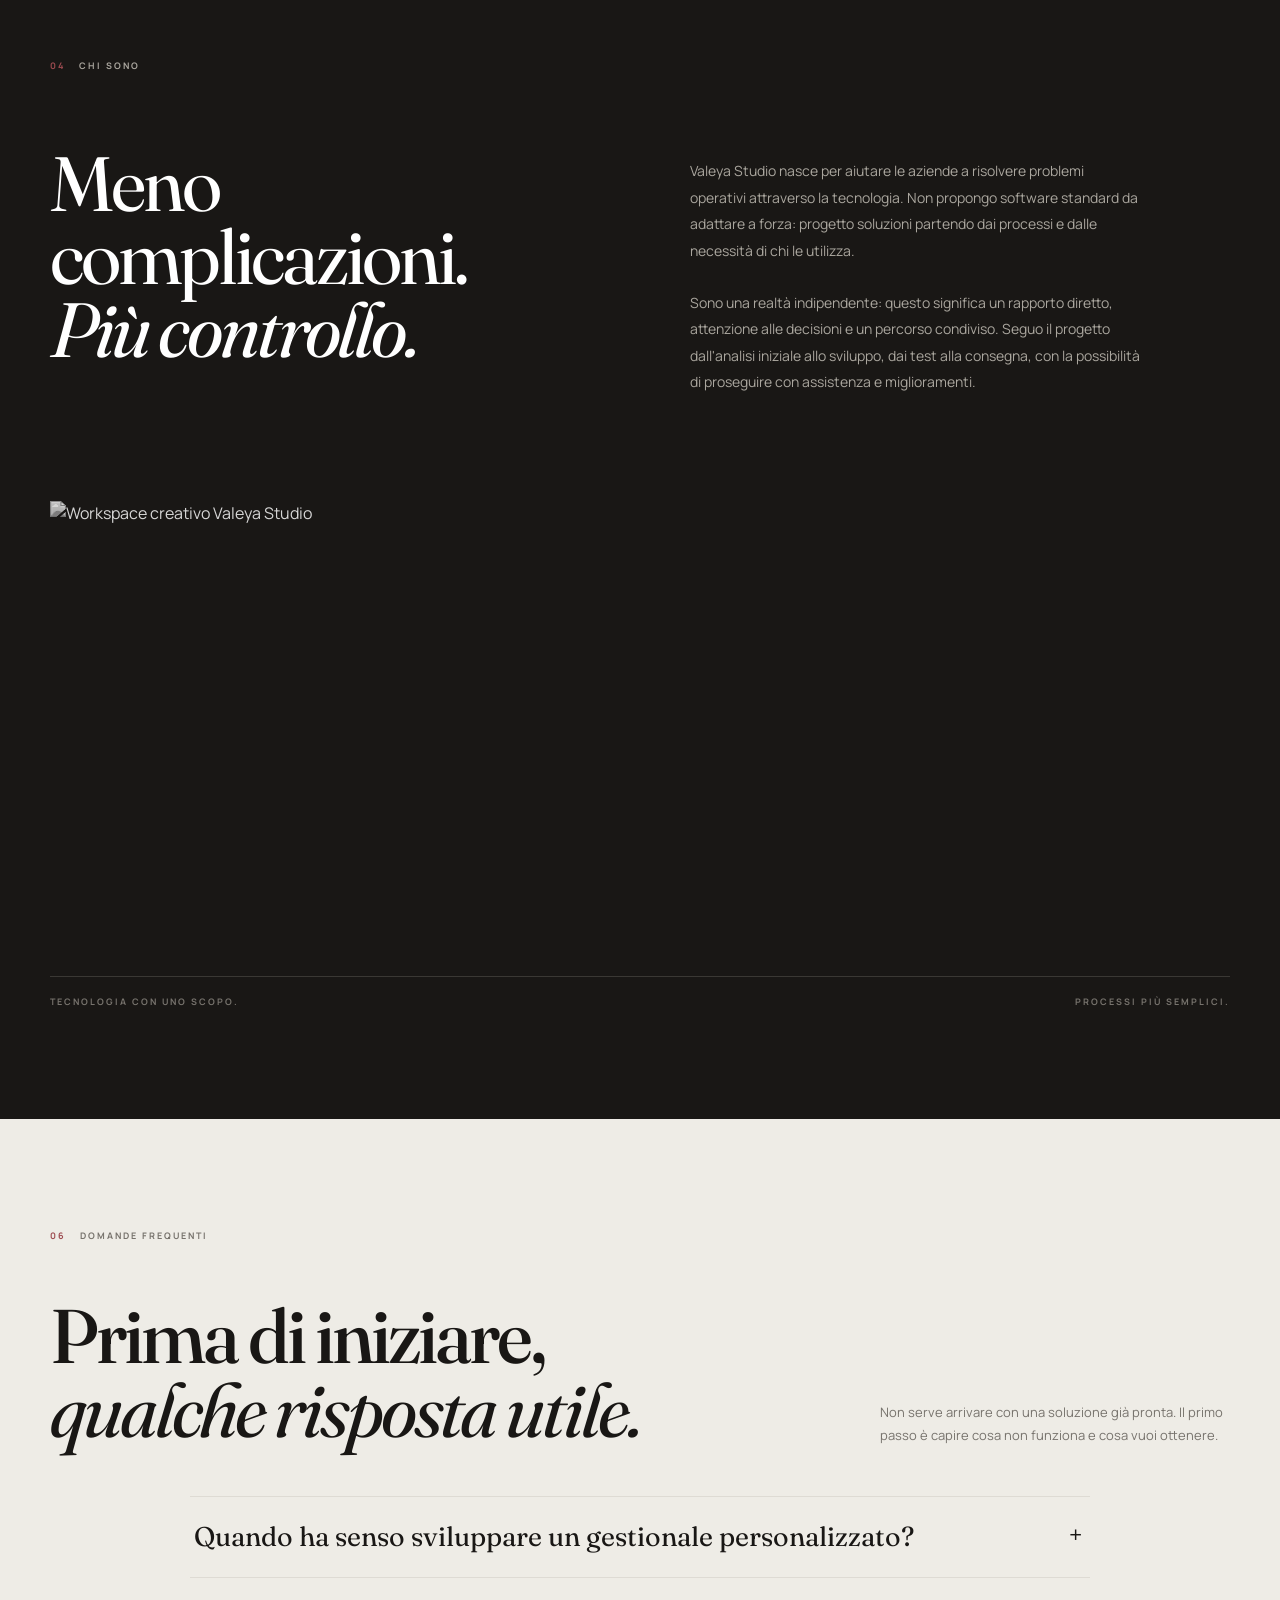
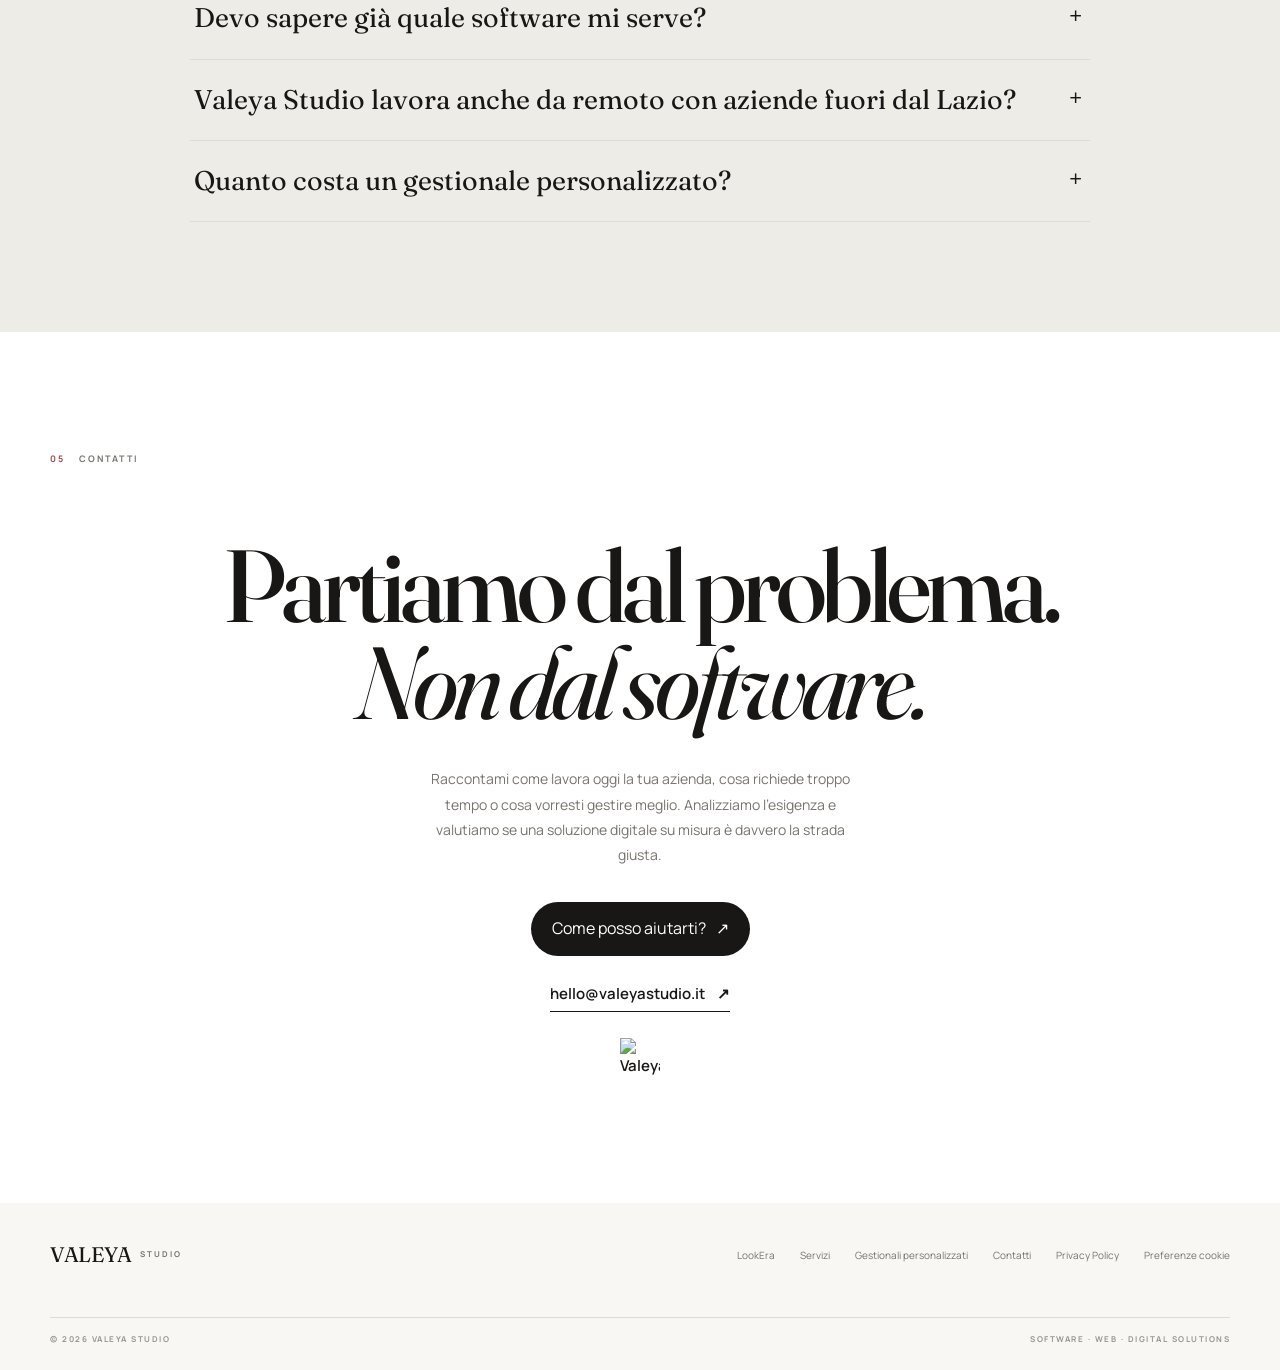
==== commit 3ccb6294: "Polish homepage SEO headings and remove duplicate analytics tag" ====
--- a/index.html
+++ b/index.html
@@ -54,13 +54,7 @@
     })(window, document, "clarity", "script", "zi5buwgbwr");
 </script>
 
-  <script type="text/javascript">
-    (function(c,l,a,r,i,t,y){
-        c[a]=c[a]||function(){(c[a].q=c[a].q||[]).push(arguments)};
-        t=l.createElement(r);t.async=1;t.src="https://www.clarity.ms/tag/"+i;
-        y=l.getElementsByTagName(r)[0];y.parentNode.insertBefore(t,y);
-    })(window, document, "clarity", "script", "zi5buwgbwr");
-</script>
+
   
 </head>
 
@@ -103,8 +97,8 @@
   </div>
 
   <h1>
-    Soluzioni digitali<br>
-    <em>costruite intorno al tuo lavoro.</em>
+    Software gestionali personalizzati<br>
+    <em>e soluzioni digitali per aziende.</em>
   </h1>
 
   <p class="hero-description">
@@ -216,8 +210,8 @@
     <article class="service-card">
       <span class="service-number">02</span>
       <div class="service-icon">↗</div>
-      <h3>Analisi e progettazione</h3>
-      <p>Progetto software e automazioni per ridurre attività ripetitive, collegare strumenti e rendere più fluidi i processi aziendali.</p>
+      <h3>Software e automazioni</h3>
+      <p>Progetto strumenti digitali e automazioni per ridurre attività ripetitive, collegare applicazioni e rendere più fluidi i processi aziendali.</p>
     </article>
 
     <article class="service-card">
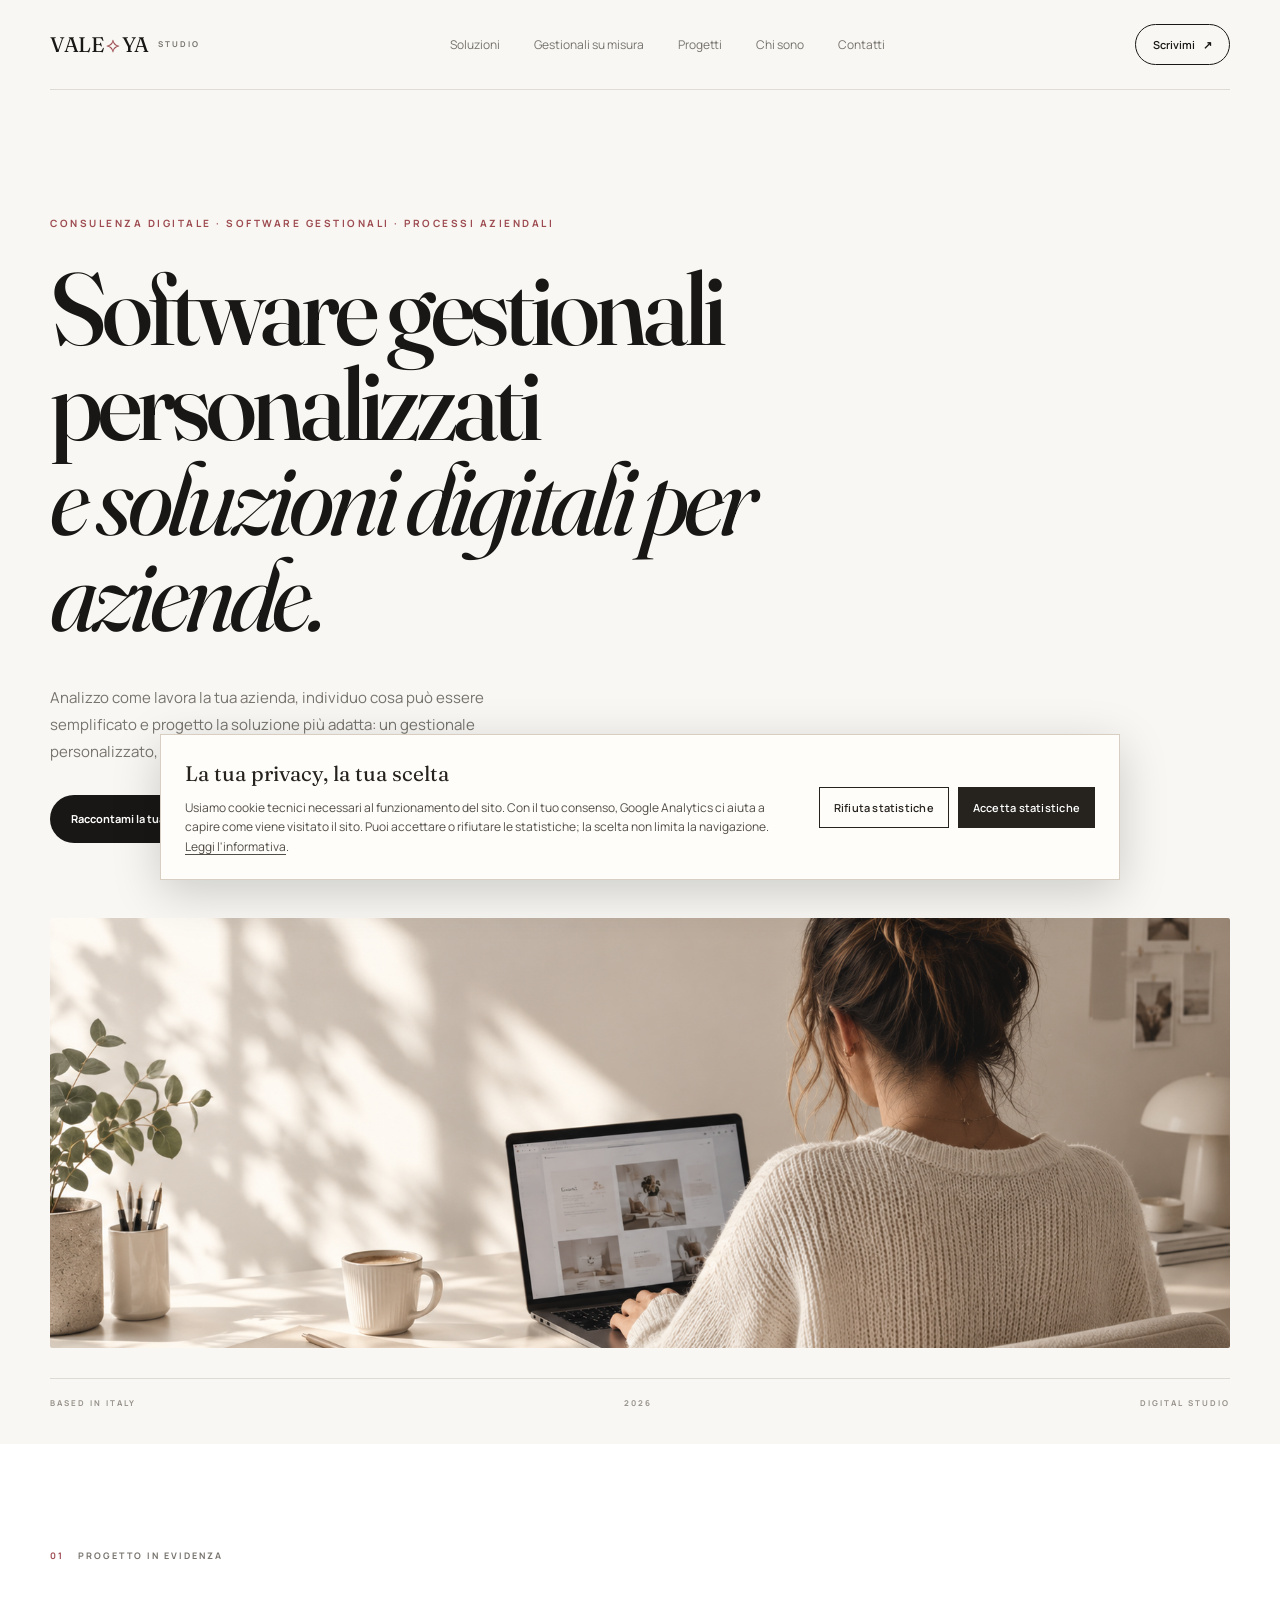
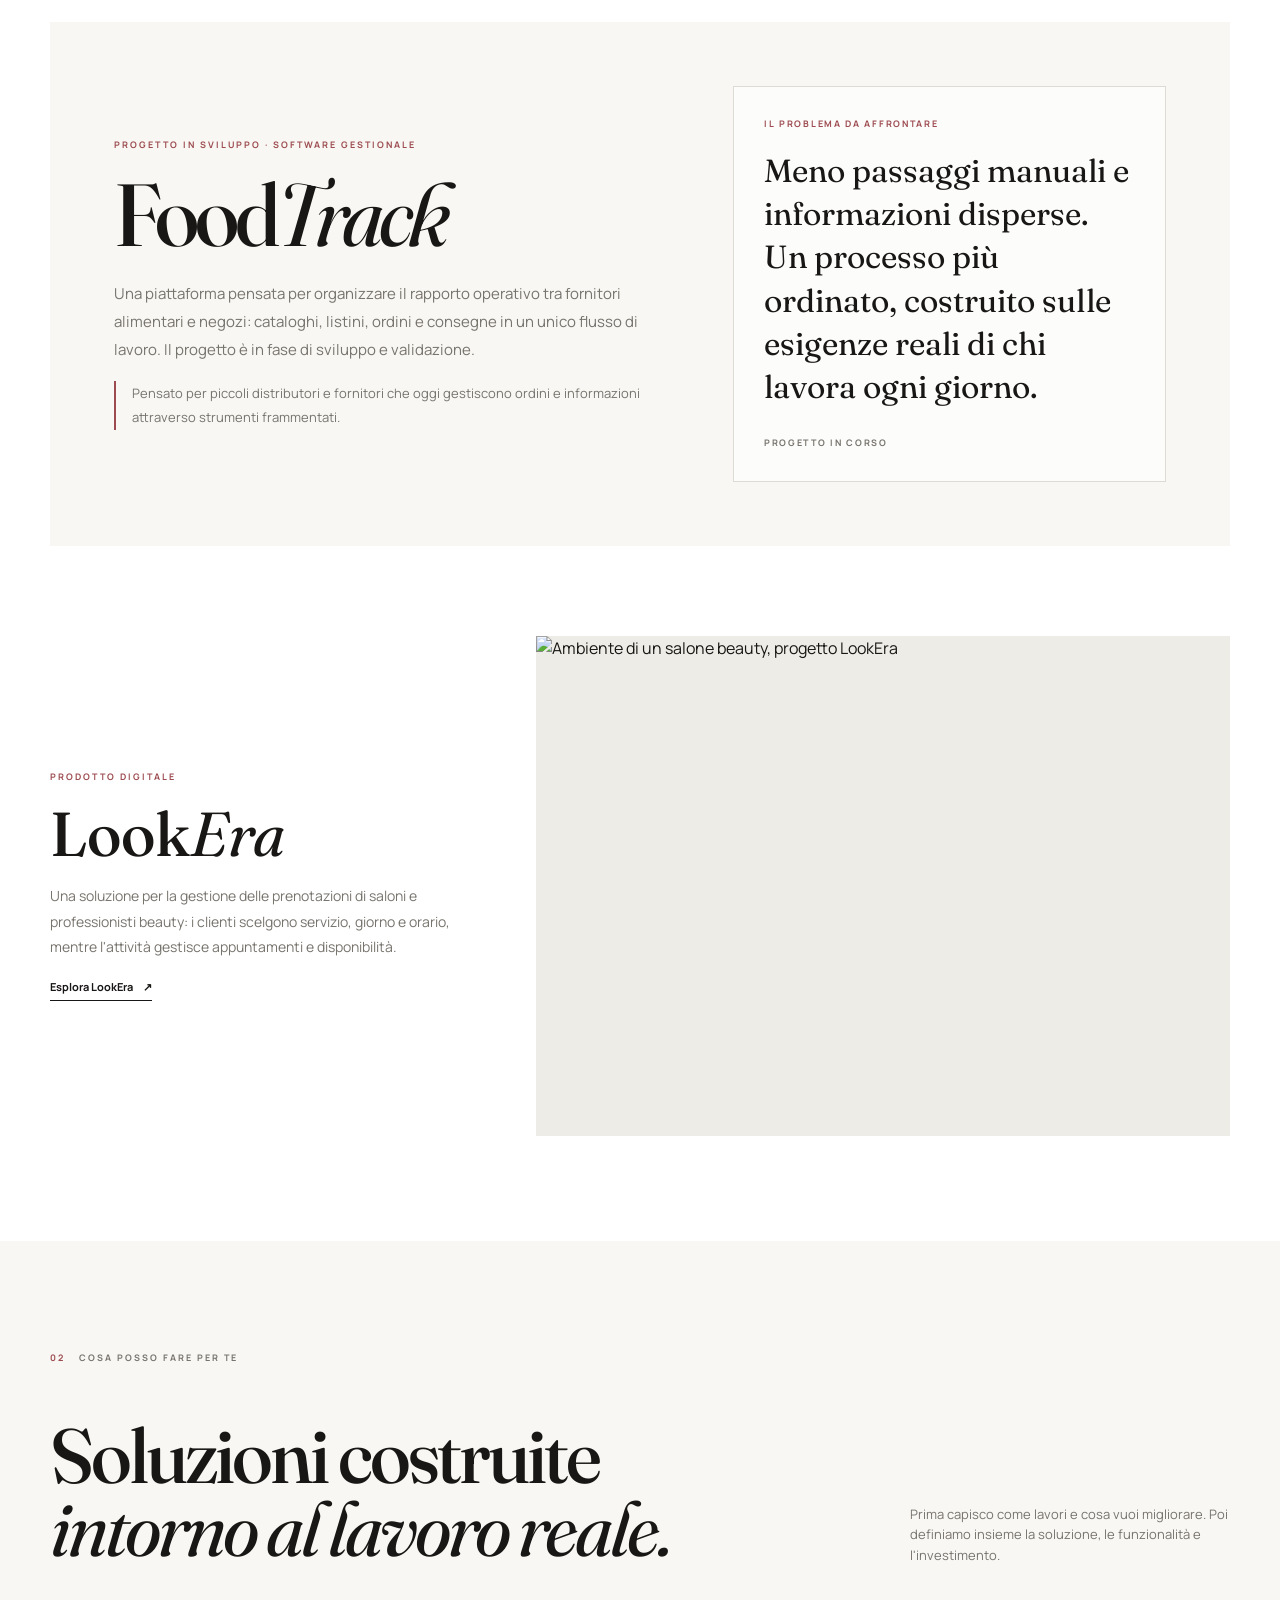
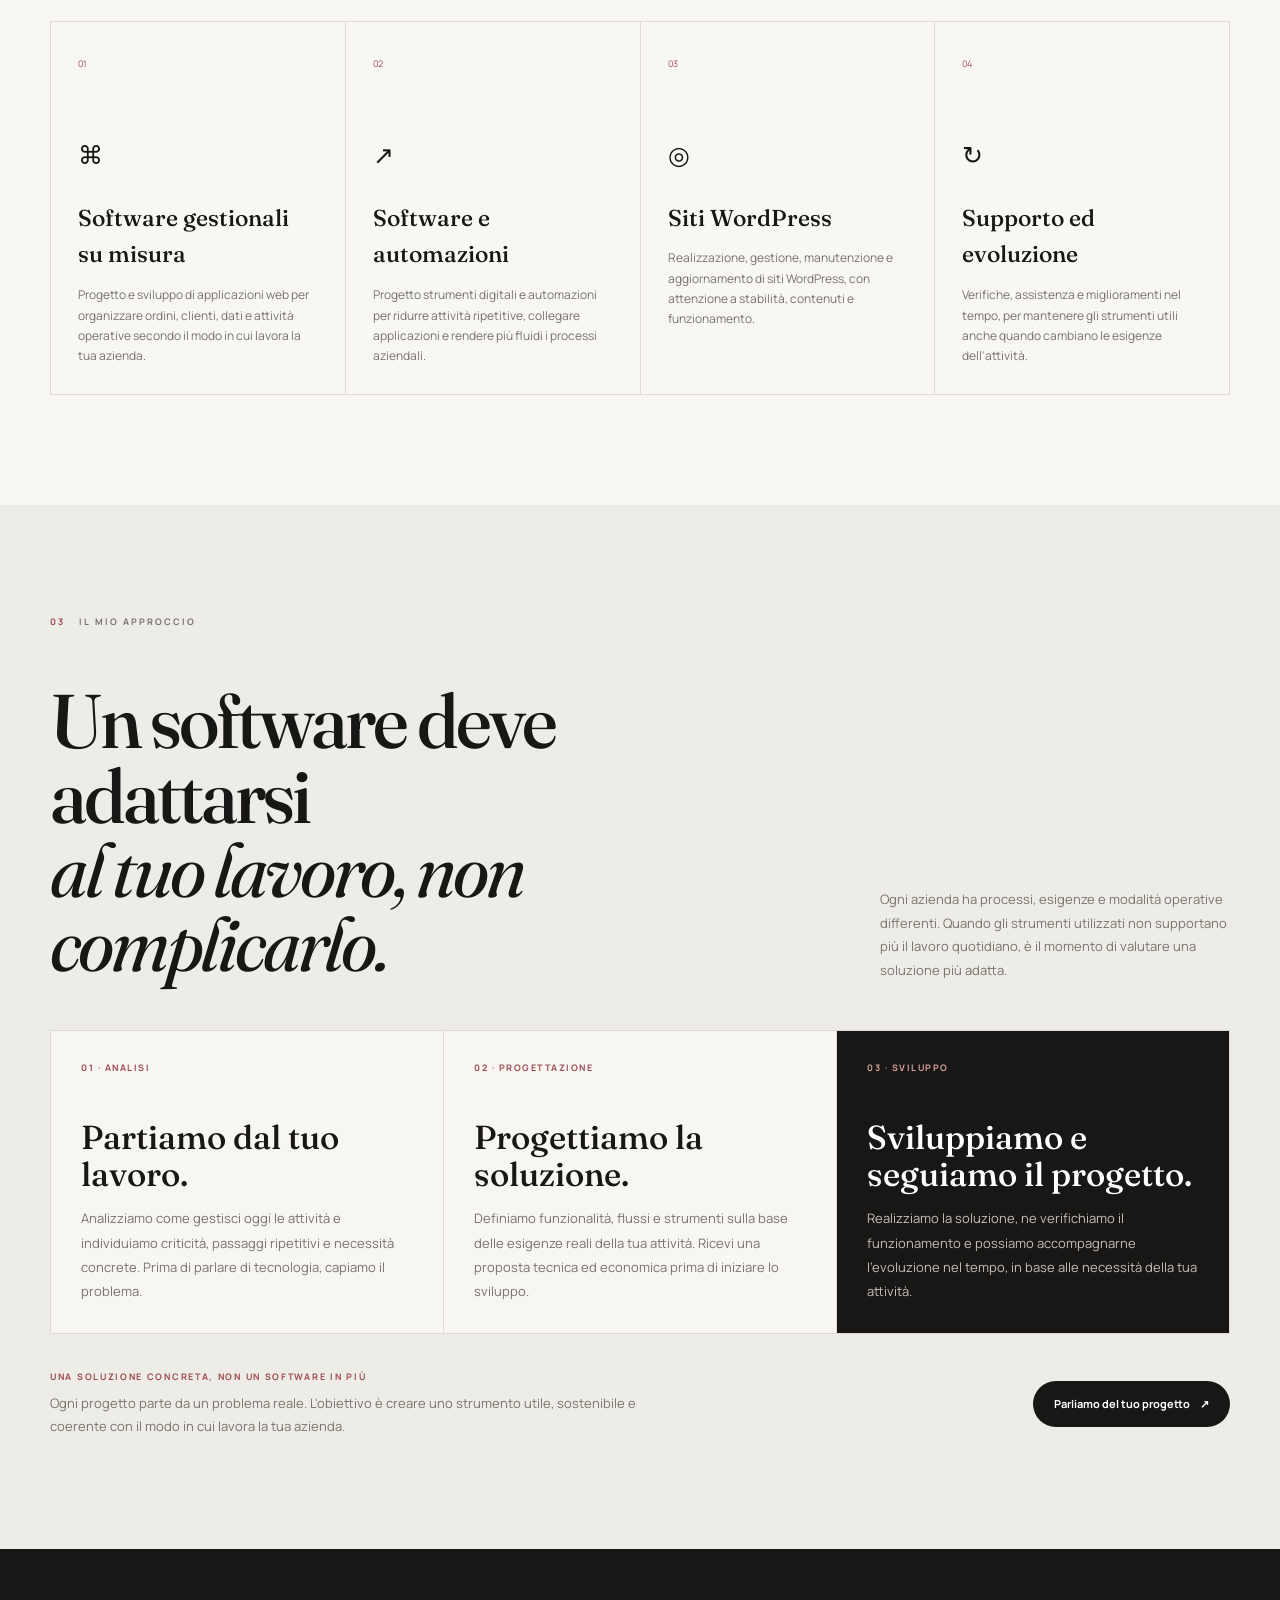
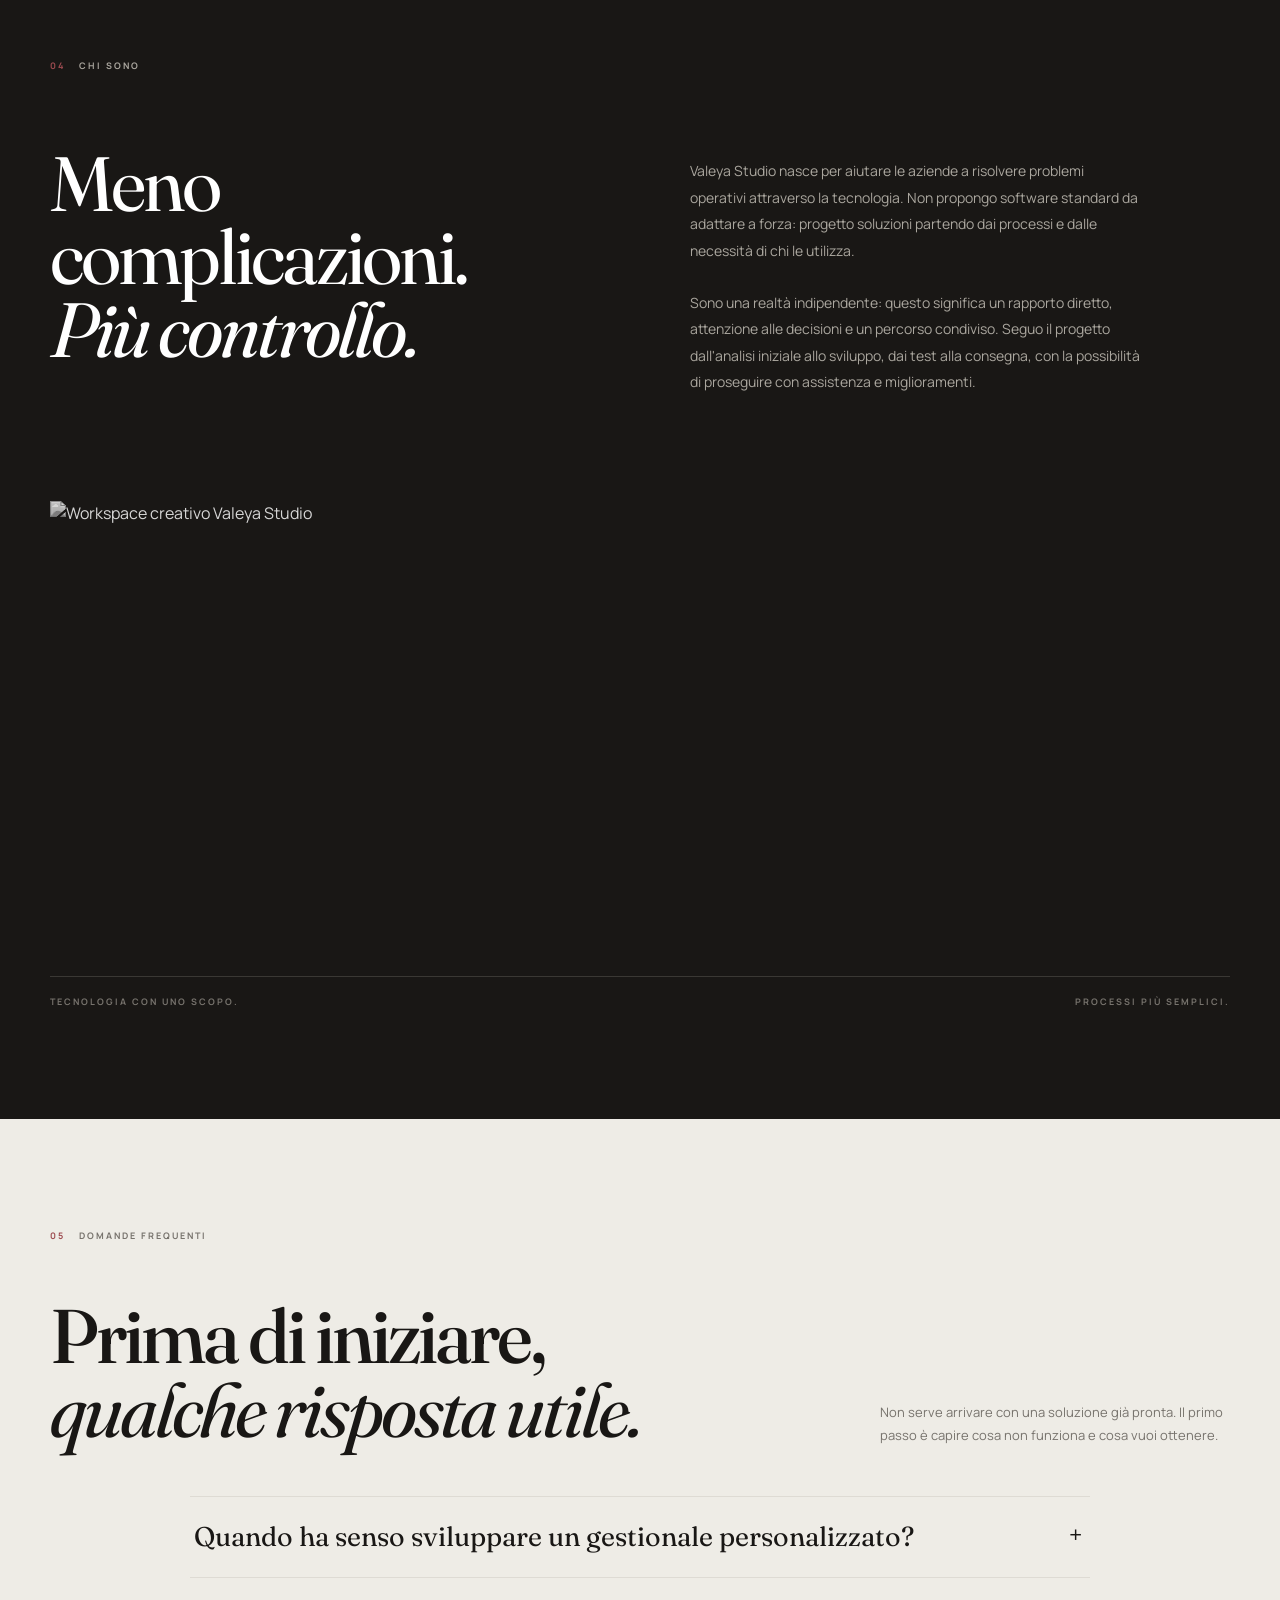
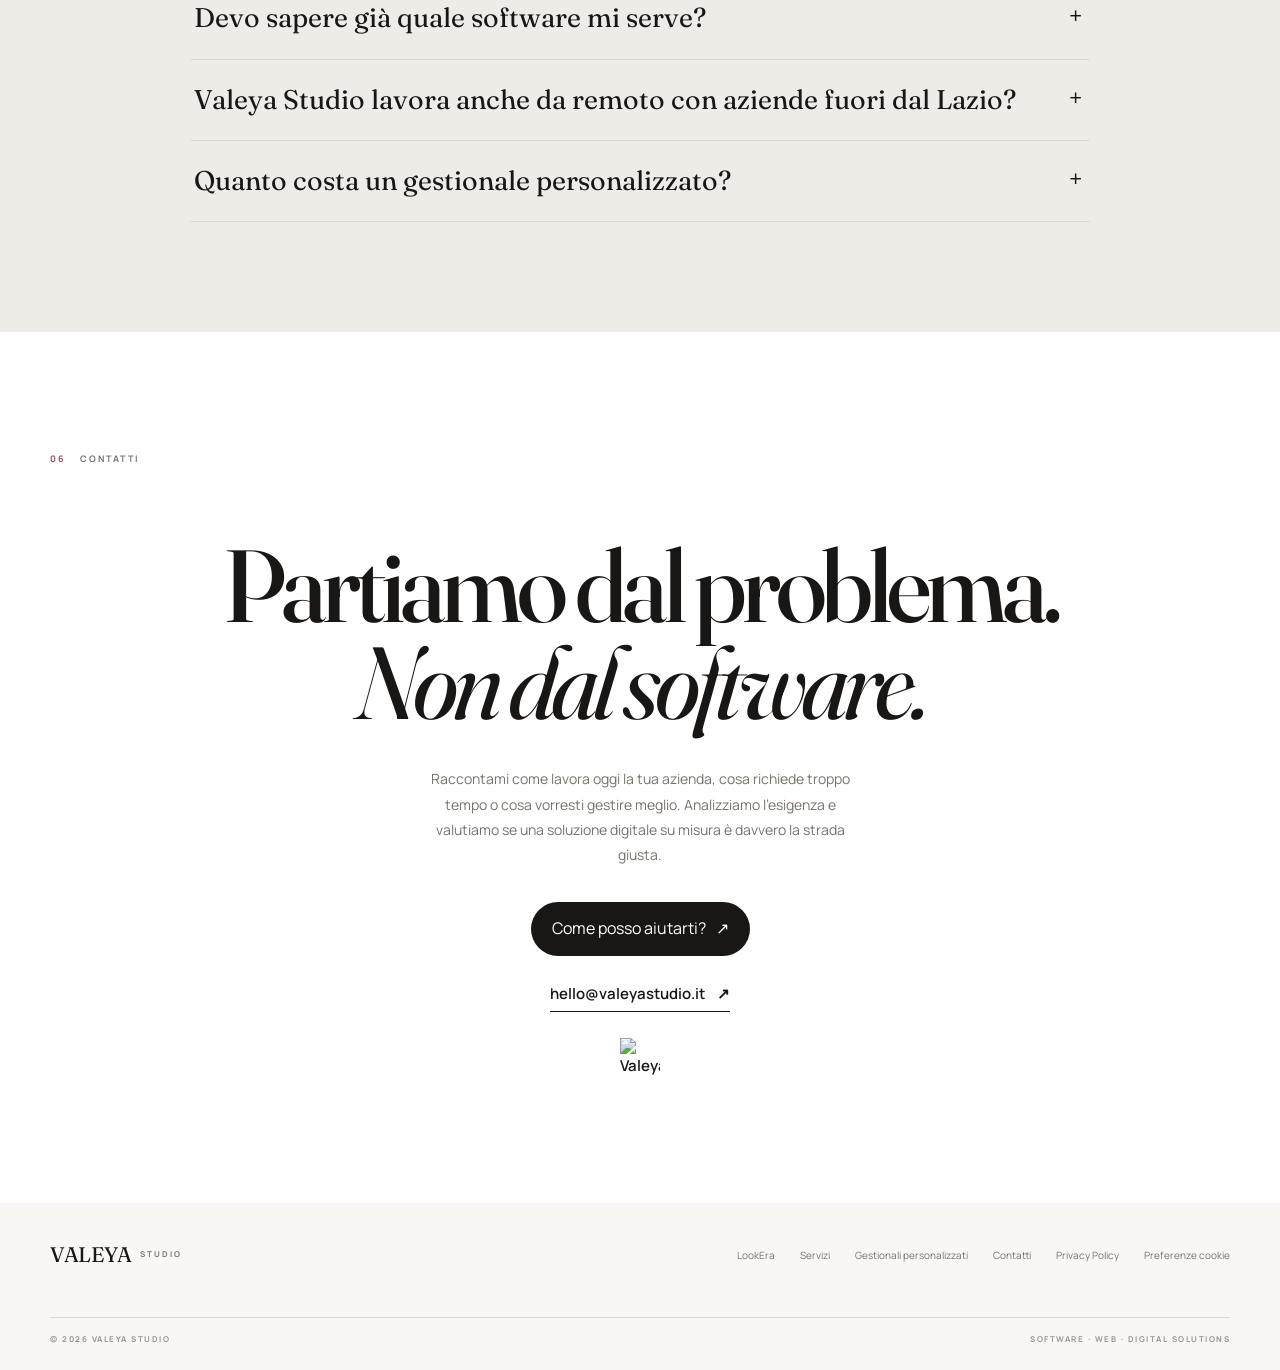
==== commit 4d14c517: "Polish homepage FAQ order and contact conversion copy" ====
--- a/index.html
+++ b/index.html
@@ -328,7 +328,7 @@
 
 <!-- FAQ · DOMANDE SULLE SOLUZIONI DIGITALI -->
 <section class="fit-section" id="domande-frequenti">
-  <div class="section-label"><span>06</span> DOMANDE FREQUENTI</div>
+  <div class="section-label"><span>05</span> DOMANDE FREQUENTI</div>
   <div class="fit-heading">
     <h2>Prima di iniziare,<br><em>qualche risposta utile.</em></h2>
     <p>Non serve arrivare con una soluzione già pronta. Il primo passo è capire cosa non funziona e cosa vuoi ottenere.</p>
@@ -356,7 +356,7 @@
 <section class="contact" id="contatti">
 
   <div class="section-label">
-    <span>05</span>
+    <span>06</span>
     CONTATTI
   </div>
 
